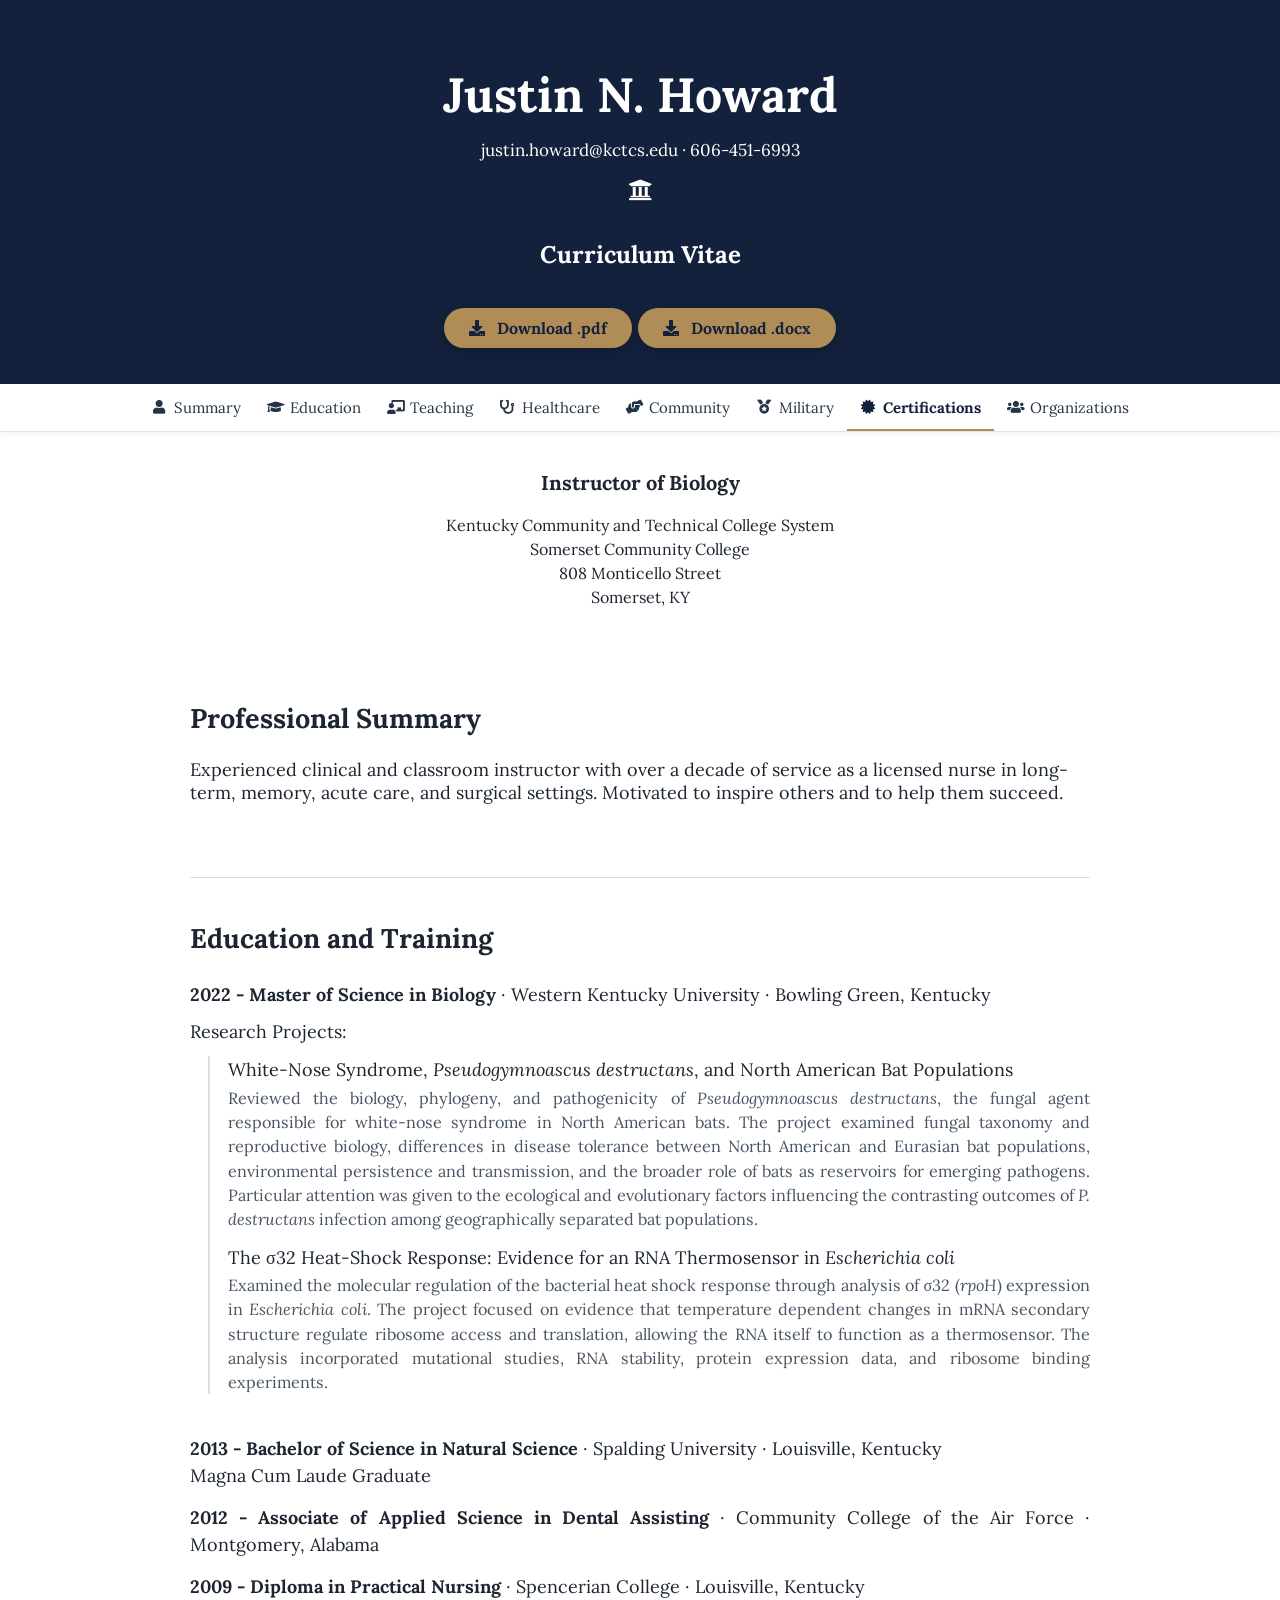
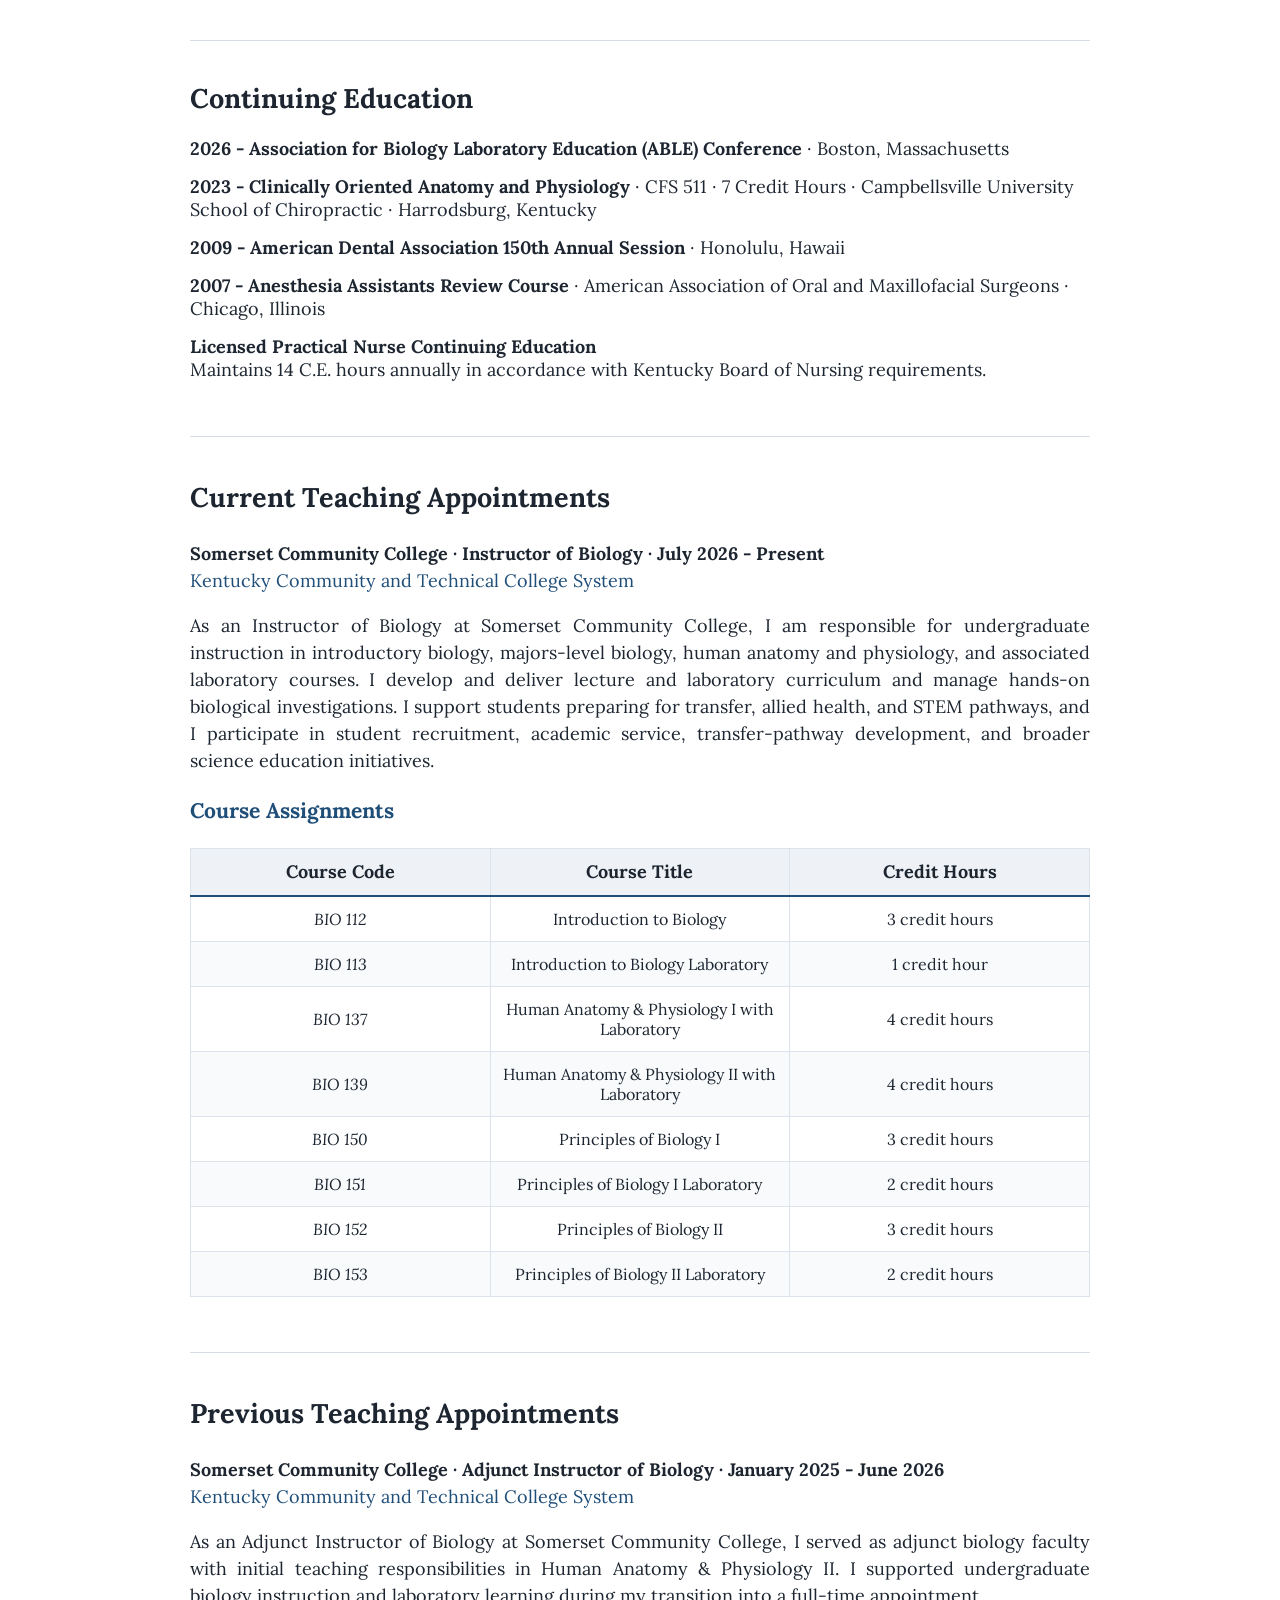
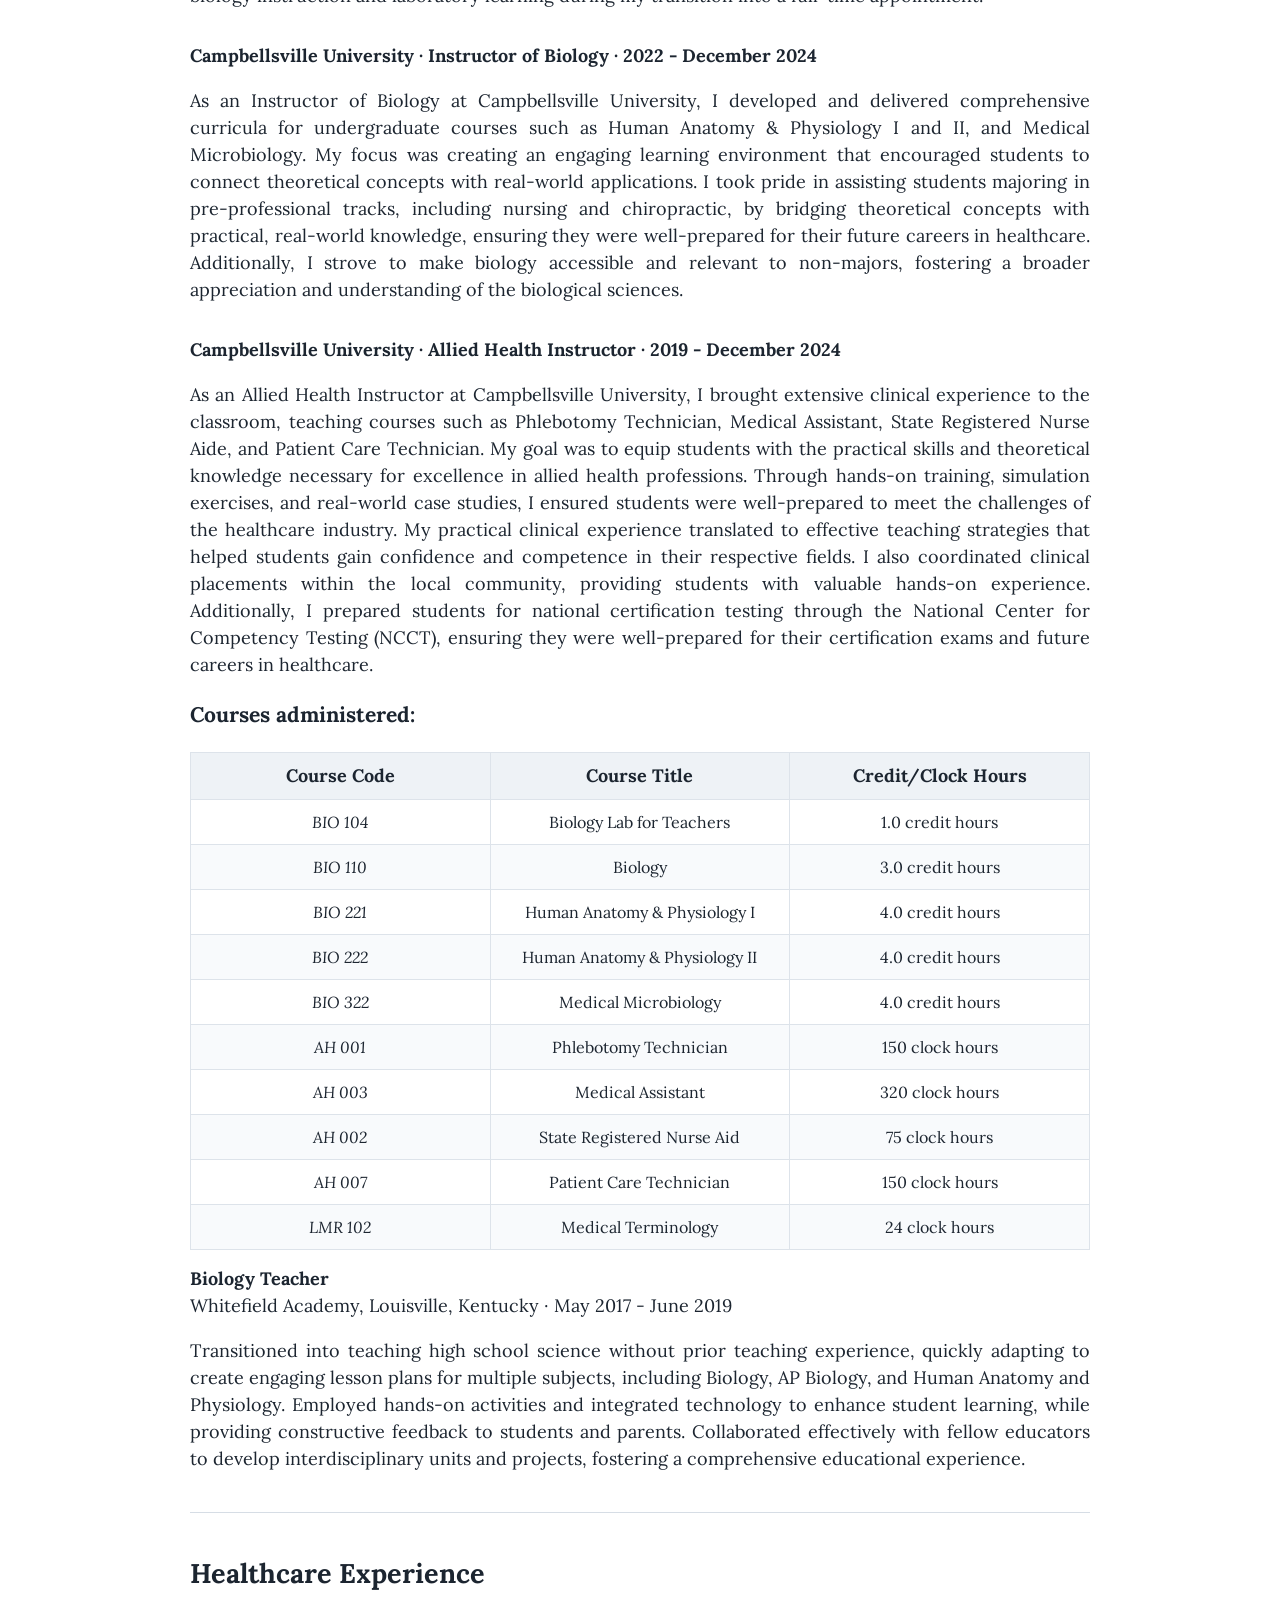
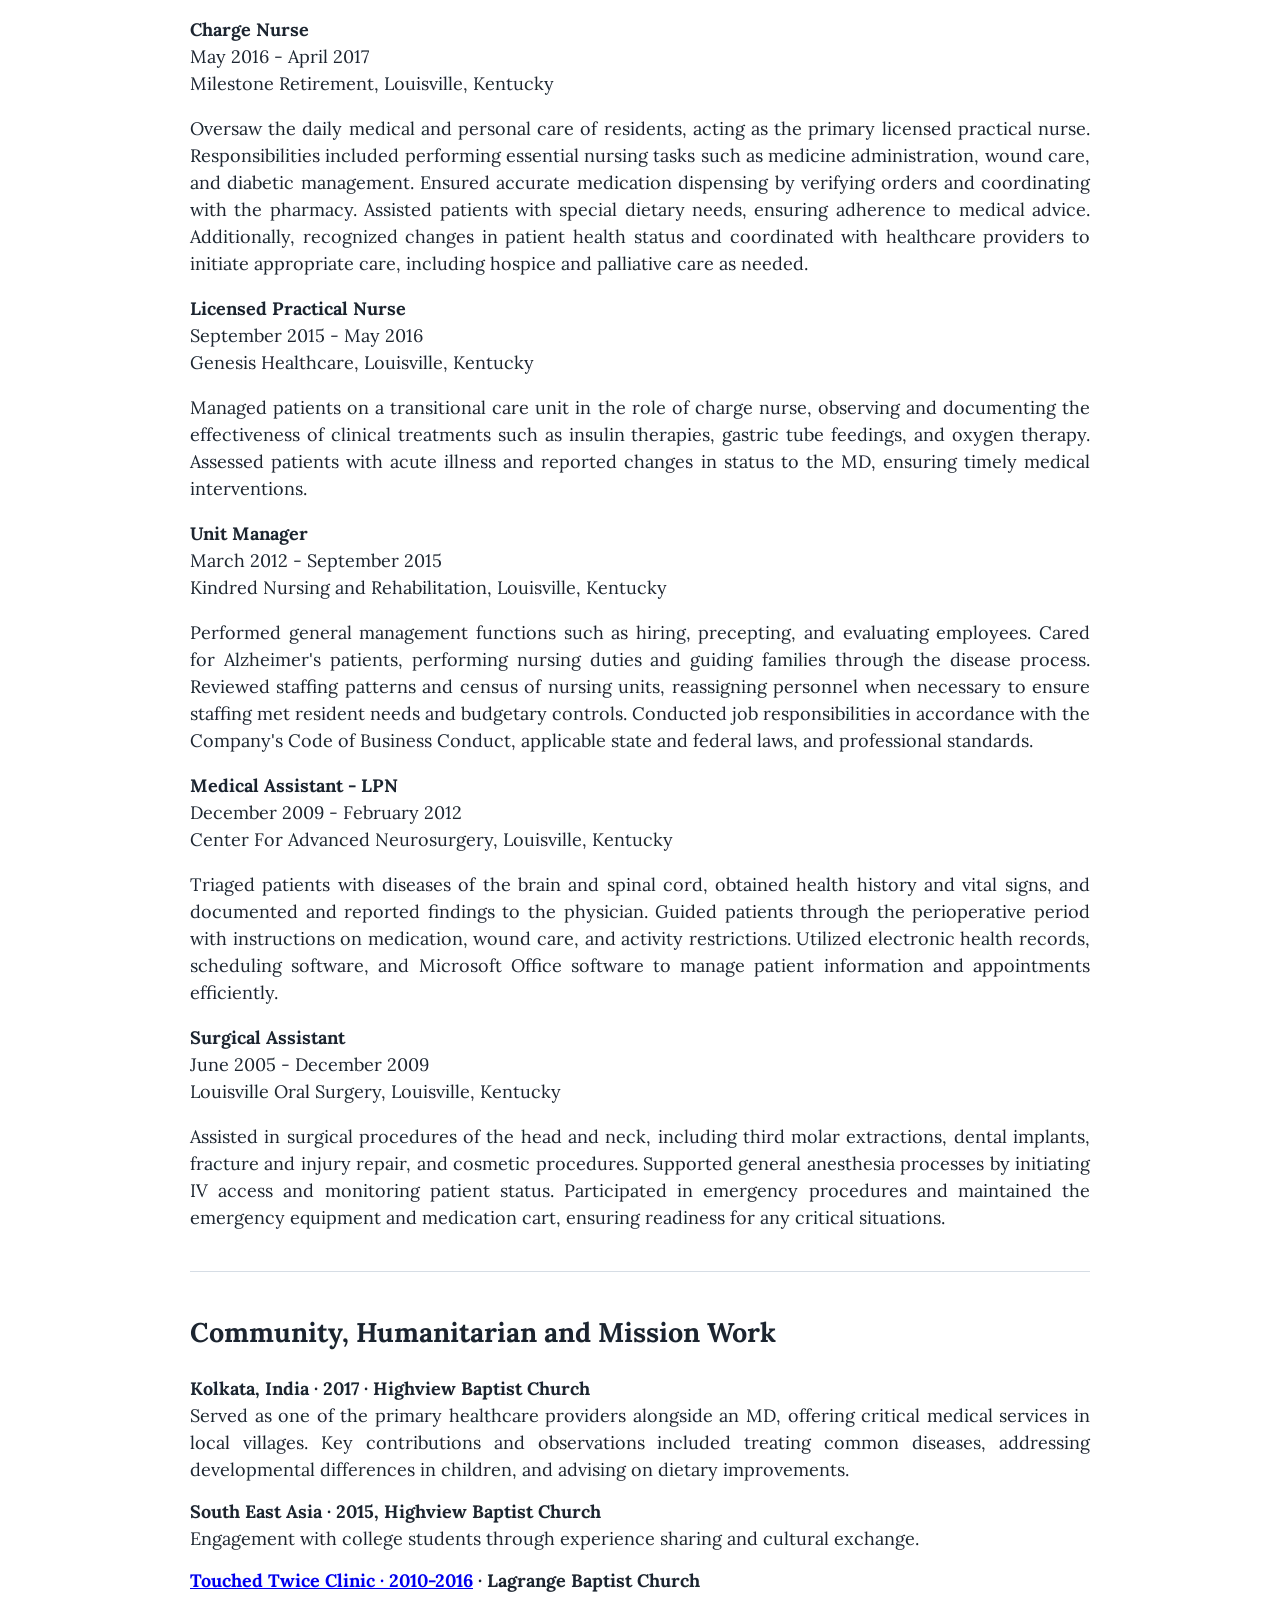
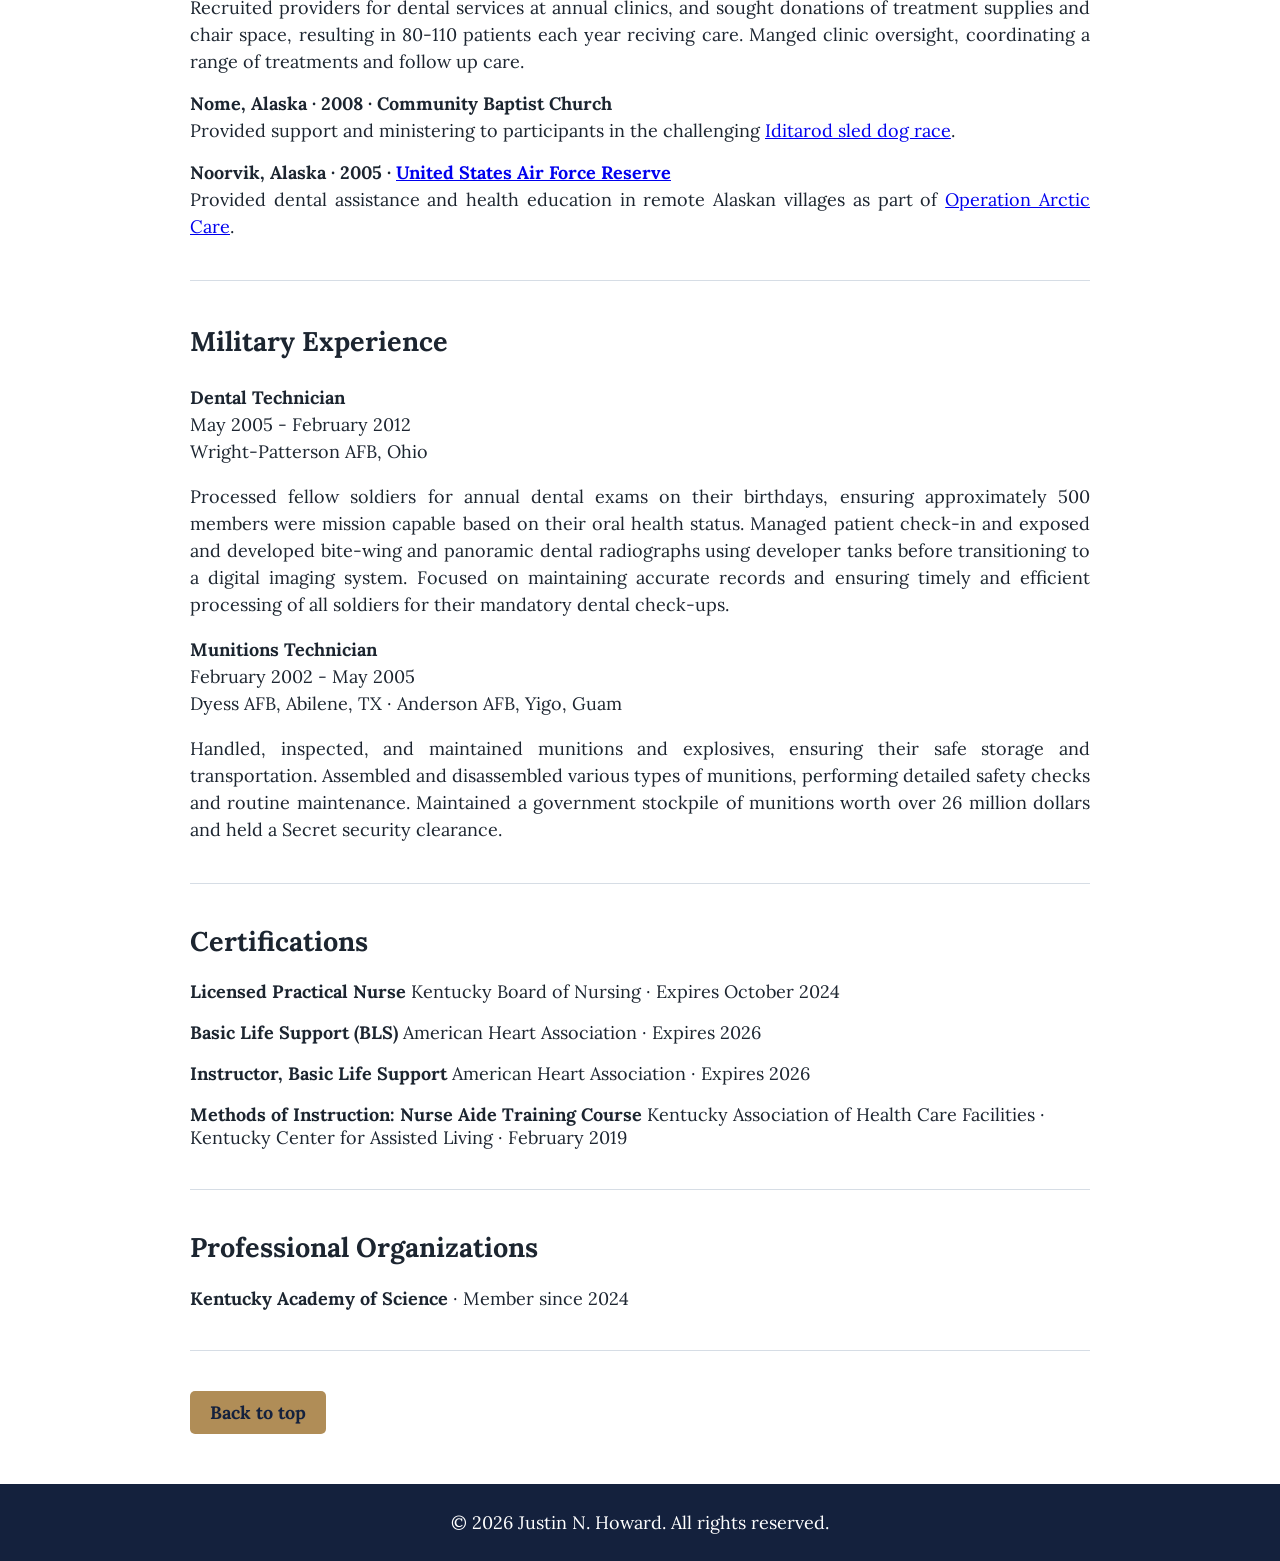
==== public/index.html @ 77e7c632 "Put Campbellsville appointment descriptions in past tense Co-Authored-By: Claude Opus 5.5 <noreply@a" ====
<!DOCTYPE html>
<html lang="en">

<head>
    <!-- Meta tags -->
    <meta charset="UTF-8">
    <meta name="viewport" content="width=device-width, initial-scale=1.0">
    <title>Justin N. Howard - CV</title>
 
   
    <!-- Stylesheets -->
    <link href="https://fonts.googleapis.com/css2?family=Lora:ital,wght@0,400;0,700;1,400;1,700&display=swap" rel="stylesheet">
    <link rel="stylesheet" href="https://cdnjs.cloudflare.com/ajax/libs/font-awesome/5.15.3/css/all.min.css">
    <link rel="stylesheet" href="style.css">

    <!-- Favicon -->
    <link rel="apple-touch-icon" sizes="180x180" href="/apple-touch-icon.png">
    <link rel="icon" type="image/png" sizes="32x32" href="/favicon-32x32.png">
    <link rel="icon" type="image/png" sizes="16x16" href="/favicon-16x16.png">
    <link rel="manifest" href="/site.webmanifest">
</head>

<body ID="top">

    <!-- Header -->
    <header>
        <div id="banner">
            
            <div class="spacer"></div>
            <h1>Justin N. Howard</h1>
            <p class="hero-contact"><a href="mailto:justin.howard@kctcs.edu">justin.howard@kctcs.edu</a> · <a href="tel:+16064516993">606-451-6993</a></p>
            <div class="spacer"></div>
            <i class="fas fa-university"></i>
            <div class="spacer"></div>
            <h4>Curriculum Vitae</h4>
            <div class="spacer"></div>
            <a href="J_Howard_CV.pdf" class="download-button"><i class="fas fa-download"></i> Download .pdf</a>
            <a href="J_Howard_CV.docx" class="download-button"><i class="fas fa-download"></i> Download .docx</a>
        </div>
    </header>

    <!-- Top navigation -->
    <nav id="topnav" aria-label="Sections">
        <ul>
            <li><a href="#professional-summary"><i class="fas fa-user"></i> Summary</a></li>
            <li><a href="#education"><i class="fas fa-graduation-cap"></i> Education</a></li>
            <li><a href="#teaching-experience"><i class="fas fa-chalkboard-teacher"></i> Teaching</a></li>
            <li><a href="#healthcare-experience"><i class="fas fa-stethoscope"></i> Healthcare</a></li>
            <li><a href="#humanitarian-work"><i class="fas fa-hands-helping"></i> Community</a></li>
            <li><a href="#military-experience"><i class="fas fa-medal"></i> Military</a></li>
            <li><a href="#Certifications"><i class="fas fa-certificate"></i> Certifications</a></li>
            <li><a href="#professional-organizations"><i class="fas fa-users"></i> Organizations</a></li>
        </ul>
    </nav>

    <!-- Contact Info -->
    <div id="contact-info">
        <p class="tight-paragraph contact-title">Instructor of Biology</p>
        <div class="spacer"></div>
        <p class="tight-paragraph">Kentucky Community and Technical College System</p>
        <p class="tight-paragraph">Somerset Community College</p>
        <p class="tight-paragraph">808 Monticello Street</p>
        <p class="tight-paragraph">Somerset, KY</p>
    </div>

    <div class="spacer"></div>

    <!-- Main content -->
    <main>
    
        <div class="spacer"></div>
        <section id="professional-summary">
            <h2>Professional Summary</h2>
            <p>Experienced clinical and classroom instructor with over a decade of service as a licensed nurse in long-term, memory, acute care, and surgical settings. Motivated to inspire others and to help them succeed.</p>
            <div class="spacer"></div>
        </section>


        <hr>
        <section id="education">
            <h2>Education and Training</h2>
             
            <p class="tight-paragraph"><strong>2022 - Master of Science in Biology</strong> · Western Kentucky University · Bowling Green, Kentucky </p>
            <p class="tight-paragraph research-label">Research Projects:</p>
            <div class="research-projects">
                <p class="tight-paragraph">White-Nose Syndrome, <i>Pseudogymnoascus destructans</i>, and North American Bat Populations</p>
                <p class="research-description">Reviewed the biology, phylogeny, and pathogenicity of <i>Pseudogymnoascus destructans</i>, the fungal agent responsible for white-nose syndrome in North American bats. The project examined fungal taxonomy and reproductive biology, differences in disease tolerance between North American and Eurasian bat populations, environmental persistence and transmission, and the broader role of bats as reservoirs for emerging pathogens. Particular attention was given to the ecological and evolutionary factors influencing the contrasting outcomes of <i>P. destructans</i> infection among geographically separated bat populations.</p>

                <p class="tight-paragraph">The σ32 Heat-Shock Response: Evidence for an RNA Thermosensor in <i>Escherichia coli</i></p>
                <p class="research-description">Examined the molecular regulation of the bacterial heat shock response through analysis of σ32 (<i>rpoH</i>) expression in <i>Escherichia coli</i>. The project focused on evidence that temperature dependent changes in mRNA secondary structure regulate ribosome access and translation, allowing the RNA itself to function as a thermosensor. The analysis incorporated mutational studies, RNA stability, protein expression data, and ribosome binding experiments.</p>
            </div>
             
            <div class="spacer"></div>

            <p class="tight-paragraph"><strong> 2013 - Bachelor of Science in Natural Science</strong> · Spalding University · Louisville, Kentucky </p>
            <p class="tight-paragraph">Magna Cum Laude Graduate</p>

            <div class="spacer"></div>
   
              
            <p class="tight-paragraph"><strong>2012 - Associate of Applied Science in Dental Assisting</strong> · Community College of the Air Force · Montgomery, Alabama</p>
                
             <div class="spacer"></div>

          <p class="tight-paragraph"><strong>2009 - Diploma in Practical Nursing</strong> · Spencerian College · Louisville, Kentucky</p>
        </section>          
      <hr>
      
<section id="continuing-education">

<h2>Continuing Education</h2>
       <p class="tight-paragraph"><strong>2026 - Association for Biology Laboratory Education (ABLE) Conference</strong> · Boston, Massachusetts</p>

       <div class="spacer"></div>

       <p class="tight-paragraph"><strong>2023 - Clinically Oriented Anatomy and Physiology</strong> · CFS 511 · 7 Credit Hours · Campbellsville University School of Chiropractic · Harrodsburg, Kentucky</p> 

       <div class="spacer"></div>

       <p class="tight-paragraph"><strong>2009 - American Dental Association 150th Annual Session</strong> · Honolulu, Hawaii</p>

       <div class="spacer"></div>

       <p class="tight-paragraph"><strong>2007 - Anesthesia Assistants Review Course</strong> · American Association of Oral and Maxillofacial Surgeons · Chicago, Illinois</p>

       <div class="spacer"></div>

       <p class="tight-paragraph"><strong>Licensed Practical Nurse Continuing Education</strong></p>
       <p class="tight-paragraph">Maintains 14 C.E. hours annually in accordance with Kentucky Board of Nursing requirements.</p>

       <div class="spacer"></div>
    </section>
        <hr>
        <section id="teaching-experience">
            <h2>Current Teaching Appointments</h2>
                <div class="kctcs-entry">
                <p class="tight-paragraph"><strong>Somerset Community College · Instructor of Biology · July 2026 - Present</strong></p>
                <p class="tight-paragraph kctcs-system">Kentucky Community and Technical College System</p>
                <p>As an Instructor of Biology at Somerset Community College, I am responsible for undergraduate instruction in introductory biology, majors-level biology, human anatomy and physiology, and associated laboratory courses. I develop and deliver lecture and laboratory curriculum and manage hands-on biological investigations. I support students preparing for transfer, allied health, and STEM pathways, and I participate in student recruitment, academic service, transfer-pathway development, and broader science education initiatives.</p>

                <h3 class="kctcs-heading">Course Assignments</h3>
                    <table class="courses-table">
                        <thead>
                            <tr>
                                <th>Course Code</th>
                                <th>Course Title</th>
                                <th>Credit Hours</th>
                            </tr>
                        </thead>
                        <tbody>
                            <tr>
                                <td><i>BIO 112</i></td>
                                <td>Introduction to Biology</td>
                                <td>3 credit hours</td>
                            </tr>
                            <tr>
                                <td><i>BIO 113</i></td>
                                <td>Introduction to Biology Laboratory</td>
                                <td>1 credit hour</td>
                            </tr>
                            <tr>
                                <td><i>BIO 137</i></td>
                                <td>Human Anatomy & Physiology I with Laboratory</td>
                                <td>4 credit hours</td>
                            </tr>
                            <tr>
                                <td><i>BIO 139</i></td>
                                <td>Human Anatomy & Physiology II with Laboratory</td>
                                <td>4 credit hours</td>
                            </tr>
                            <tr>
                                <td><i>BIO 150</i></td>
                                <td>Principles of Biology I</td>
                                <td>3 credit hours</td>
                            </tr>
                            <tr>
                                <td><i>BIO 151</i></td>
                                <td>Principles of Biology I Laboratory</td>
                                <td>2 credit hours</td>
                            </tr>
                            <tr>
                                <td><i>BIO 152</i></td>
                                <td>Principles of Biology II</td>
                                <td>3 credit hours</td>
                            </tr>
                            <tr>
                                <td><i>BIO 153</i></td>
                                <td>Principles of Biology II Laboratory</td>
                                <td>2 credit hours</td>
                            </tr>
                        </tbody>
                    </table>
                </div>
                    <div class="spacer"></div>

        </section>

<section id="previous-teaching-appointments">
    <hr>
<h2>Previous Teaching Appointments</h2>

                <div class="kctcs-entry">
                <p class="tight-paragraph"><strong>Somerset Community College · Adjunct Instructor of Biology · January 2025 - June 2026</strong></p>
                <p class="tight-paragraph kctcs-system">Kentucky Community and Technical College System</p>
                <p>As an Adjunct Instructor of Biology at Somerset Community College, I served as adjunct biology faculty with initial teaching responsibilities in Human Anatomy & Physiology II. I supported undergraduate biology instruction and laboratory learning during my transition into a full-time appointment.</p>
                </div>

                <div class="spacer"></div>

                <p class="tight-paragraph"><strong>Campbellsville University · Instructor of Biology · 2022 - December 2024</strong></p>
                <p> As an Instructor of Biology at Campbellsville University, I developed and delivered comprehensive curricula for undergraduate courses such as Human Anatomy & Physiology I and II, and Medical Microbiology. My focus was creating an engaging learning environment that encouraged students to connect theoretical concepts with real-world applications. I took pride in assisting students majoring in pre-professional tracks, including nursing and chiropractic, by bridging theoretical concepts with practical, real-world knowledge, ensuring they were well-prepared for their future careers in healthcare. Additionally, I strove to make biology accessible and relevant to non-majors, fostering a broader appreciation and understanding of the biological sciences.</p>

                <div class="spacer"></div>

                <p class="tight-paragraph"><strong>Campbellsville University · Allied Health Instructor · 2019 - December 2024</strong></p>

                <p>As an Allied Health Instructor at Campbellsville University, I brought extensive clinical experience to the classroom, teaching courses such as Phlebotomy Technician, Medical Assistant, State Registered Nurse Aide, and Patient Care Technician. My goal was to equip students with the practical skills and theoretical knowledge necessary for excellence in allied health professions. Through hands-on training, simulation exercises, and real-world case studies, I ensured students were well-prepared to meet the challenges of the healthcare industry. My practical clinical experience translated to effective teaching strategies that helped students gain confidence and competence in their respective fields. I also coordinated clinical placements within the local community, providing students with valuable hands-on experience. Additionally, I prepared students for national certification testing through the National Center for Competency Testing (NCCT), ensuring they were well-prepared for their certification exams and future careers in healthcare.






                </p>
      
                <h3>Courses administered:</h3>
                    <table class="courses-table">
                        <thead>
                            <tr>
                                <th>Course Code</th>
                                <th>Course Title</th>
                                <th>Credit/Clock Hours</th>
                            </tr>
                        </thead>
                        <tbody>
                            <tr>
                                <td><i>BIO 104</i></td>
                                <td>Biology Lab for Teachers</td>
                                <td>1.0 credit hours</td>
                            </tr>
                            <tr>
                                <td><i>BIO 110</i></td>
                                <td>Biology</td>
                                <td>3.0 credit hours</td>
                            </tr>
                            <tr>
                                <td><i>BIO 221</i></td>
                                <td>Human Anatomy & Physiology I</td>
                                <td>4.0 credit hours</td>
                            </tr>
                            <tr>
                                <td><i>BIO 222</i></td>
                                <td>Human Anatomy & Physiology II</td>
                                <td>4.0 credit hours</td>
                            </tr>
                            <tr>
                                <td><i>BIO 322</i></td>
                                <td>Medical Microbiology</td>
                                <td>4.0 credit hours</td>
                            </tr>
                            <tr>
                                <td><i>AH 001</i></td>
                                <td>Phlebotomy Technician</td>
                                <td>150 clock hours</td>
                            </tr>
                            <tr>
                                <td><i>AH 003</i></td>
                                <td>Medical Assistant</td>
                                <td>320 clock hours</td>
                            </tr>
                            <tr>
                                <td><i>AH 002</i></td>
                                <td>State Registered Nurse Aid</td>
                                <td>75 clock hours</td>
                            </tr>
                            <tr>
                                <td><i>AH 007</i></td>
                                <td>Patient Care Technician</td>
                                <td>150 clock hours</td>
                            </tr>
                            <tr>
                                <td><i>LMR 102</i></td>
                                <td>Medical Terminology</td>
                                <td>24 clock hours</td>
                            </tr>
                        </tbody>
                    </table>
                    <div class="spacer"></div>

        <p class="tight-paragraph"><strong>Biology Teacher</strong></p>
<p class="tight-paragraph">Whitefield Academy, Louisville, Kentucky · May 2017 - June 2019</p>

<p>Transitioned into teaching high school science without prior teaching experience, quickly adapting to create engaging lesson plans for multiple subjects, including Biology, AP Biology, and Human Anatomy and Physiology. Employed hands-on activities and integrated technology to enhance student learning, while providing constructive feedback to students and parents. Collaborated effectively with fellow educators to develop interdisciplinary units and projects, fostering a comprehensive educational experience.</p>

</section>



<hr>

<section id="healthcare-experience">
            
 <h2>Healthcare Experience</h2>

            
<p class="tight-paragraph"><strong>Charge Nurse</strong>
    <p class="tight-paragraph">May 2016 - April 2017</p>
    <p class="tight-paragraph"> Milestone Retirement, Louisville, Kentucky</p>

<p>Oversaw the daily medical and personal care of residents, acting as the primary licensed practical nurse. Responsibilities included performing essential nursing tasks such as medicine administration, wound care, and diabetic management. Ensured accurate medication dispensing by verifying orders and coordinating with the pharmacy. Assisted patients with special dietary needs, ensuring adherence to medical advice. Additionally, recognized changes in patient health status and coordinated with healthcare providers to initiate appropriate care, including hospice and palliative care as needed.</p>
      
       
        

<p class="tight-paragraph"><strong>Licensed Practical Nurse</strong>
    <p class="tight-paragraph"> September 2015 - May 2016 </p>
        <p class="tight-paragraph">Genesis Healthcare, Louisville, Kentucky</p>
        
    
                <p>Managed patients on a transitional care unit in the role of charge nurse, observing and documenting the effectiveness of clinical treatments such as insulin therapies, gastric tube feedings, and oxygen therapy. Assessed patients with acute illness and reported changes in status to the MD, ensuring timely medical interventions.</p>

   

     
            <p class="tight-paragraph"><strong>Unit Manager</strong>
                <p class="tight-paragraph">   March 2012 - September 2015</p>
                <p class="tight-paragraph">   Kindred Nursing and Rehabilitation, Louisville, Kentucky</p>

            <p>Performed general management functions such as hiring, precepting, and evaluating employees. Cared for Alzheimer's patients, performing nursing duties and guiding families through the disease process. Reviewed staffing patterns and census of nursing units, reassigning personnel when necessary to ensure staffing met resident needs and budgetary controls. Conducted job responsibilities in accordance with the Company's Code of Business Conduct, applicable state and federal laws, and professional standards.</p>
     
       
     
<p class="tight-paragraph"><strong>Medical Assistant - LPN</strong></p>
<p class="tight-paragraph">December 2009 - February 2012</p>
<p class="tight-paragraph">Center For Advanced Neurosurgery, Louisville, Kentucky</p>
         
<p>Triaged patients with diseases of the brain and spinal cord, obtained health history and vital signs, and documented and reported findings to the physician. Guided patients through the perioperative period with instructions on medication, wound care, and activity restrictions. Utilized electronic health records, scheduling software, and Microsoft Office software to manage patient information and appointments efficiently.</p>
             
          
 <p class="tight-paragraph"><strong>Surgical Assistant</strong></p>
 <p class="tight-paragraph">June 2005 - December 2009</p>
 <p class="tight-paragraph">Louisville Oral Surgery, Louisville, Kentucky</p>

<p>Assisted in surgical procedures of the head and neck, including third molar extractions, dental implants, fracture and injury repair, and cosmetic procedures. Supported general anesthesia processes by initiating IV access and monitoring patient status. Participated in emergency procedures and maintained the emergency equipment and medication cart, ensuring readiness for any critical situations.</p>
          
                
             

       
    </section>
        <hr>
        <section id="humanitarian-work">
            <h2>Community, Humanitarian and Mission Work</h2>
    
            <p class="tight-paragraph"><strong>Kolkata, India · 2017 · Highview Baptist Church</strong></p>
      
      
            <p class="tight-paragraph">Served as one of the primary healthcare providers alongside an MD, offering critical medical services in local villages. Key contributions and observations included treating common diseases, addressing developmental differences in children, and advising on dietary improvements.</p>

          
<div class="spacer"></div>

            <p class="tight-paragraph"><strong>South East Asia · 2015, Highview Baptist Church</strong></p>
            <p class="tight-paragraph">Engagement with college students through experience sharing and cultural exchange.</p>

<div class="spacer"></div>
            
        
            <p class="tight-paragraph"><strong><a href="https://web.archive.org/web/20240820211730/https://www.lagrangebaptist.com/2010/07/21/pray-for-touched-twice/">Touched Twice Clinic · 2010-2016</a> · Lagrange Baptist Church</strong></p>
            <p class="tight-paragraph">Recruited providers for dental services at annual clinics, and sought donations of treatment supplies and chair space, resulting in 80-110 patients each year reciving care. Manged clinic oversight, coordinating a range of treatments and follow up care.</p>

            
<div class="spacer"></div>
            
            <p class="tight-paragraph"><strong>Nome, Alaska · 2008 · Community Baptist Church</strong></p>
            <p class="tight-paragraph">Provided support and ministering to participants in the challenging <a href="https://web.archive.org/web/20240820211748/https://nomecommunitybaptist.tripod.com/id11.html">Iditarod sled dog race</a>.</p>

<div class="spacer"></div>

            <p class="tight-paragraph"><strong>Noorvik, Alaska · 2005 · <a href="https://web.archive.org/web/20240820211956/https://www.445aw.afrc.af.mil/News/Photos/igphoto/2000351059/">United States Air Force Reserve</a></strong></p>
            <p class="tight-paragraph">Provided dental assistance and health education in remote Alaskan villages as part of <a href="https://web.archive.org/web/20240820211901/https://www.afrc.af.mil/News/Art/igphoto/2000613078/">Operation Arctic Care</a>.</p>   
         
        </section>
        
        <hr>

        <section id="military-experience">
            <h2>Military Experience</h2>
            <p class="tight-paragraph"><strong>Dental Technician</strong></p>
            <p class="tight-paragraph">May 2005 - February 2012</p>
            <p class="tight-paragraph">Wright-Patterson AFB, Ohio</p>
              
                <p>Processed fellow soldiers for annual dental exams on their birthdays, ensuring approximately 500 members were mission capable based on their oral health status. Managed patient check-in and exposed and developed bite-wing and panoramic dental radiographs using developer tanks before transitioning to a digital imaging system. Focused on maintaining accurate records and ensuring timely and efficient processing of all soldiers for their mandatory dental check-ups.</p>

                <p class="tight-paragraph"><strong>Munitions Technician</strong></p>
                <p class="tight-paragraph">February 2002 - May 2005</p>
                <p class="tight-paragraph">Dyess AFB, Abilene, TX · Anderson AFB, Yigo, Guam</p>
             
                <p>Handled, inspected, and maintained munitions and explosives, ensuring their safe storage and transportation. Assembled and disassembled various types of munitions, performing detailed safety checks and routine maintenance. Maintained a government stockpile of munitions worth over 26 million dollars and held a Secret security clearance.</p>
         
        </section>

        <hr>

        <section id="Certifications">
            <h2>Certifications</h2>
       
            <p><strong>Licensed Practical Nurse</strong> Kentucky Board of Nursing · Expires October 2024</p>    
            <p><strong>Basic Life Support (BLS)</strong> American Heart Association · Expires 2026</p>
                <p><strong>Instructor, Basic Life Support</strong> American Heart Association · Expires 2026</p>
            
                <p><strong>Methods of Instruction: Nurse Aide Training Course</strong> Kentucky Association of Health Care Facilities · Kentucky Center for Assisted Living · February 2019 </p>

        </section>

        <hr>

        <section id="professional-organizations">
            <h2>Professional Organizations</h2>

            <p><strong>Kentucky Academy of Science</strong> · Member since 2024</p>

        </section>
     
        <hr>
        <a href="#top" class="top-button">Back to top</a>
    </main>
    <footer>
        <p>&copy; 2026 Justin N. Howard. All rights reserved.</p>
    </footer>
    <script>
        // Highlight the menu item for the section currently on screen
        const navLinks = [...document.querySelectorAll('#topnav a')];
        const linkFor = id => navLinks.find(a => a.hash === '#' + id);
        const sectionLink = {
            'continuing-education': 'education',
            'previous-teaching-appointments': 'teaching-experience'
        };
        const observer = new IntersectionObserver(entries => {
            entries.forEach(entry => {
                if (!entry.isIntersecting) return;
                const link = linkFor(sectionLink[entry.target.id] || entry.target.id);
                if (!link) return;
                navLinks.forEach(a => a.classList.remove('active'));
                link.classList.add('active');
            });
        }, { rootMargin: '-25% 0px -65% 0px' });
        document.querySelectorAll('main section').forEach(section => observer.observe(section));
    </script>
</body>

</html>
---- public/style.css ----
/* Color palette */
:root {
    --ink: #1c2530;                 /* body text */
    --ink-soft: #4a5663;            /* secondary text */
    --header-bg: #14213d;           /* banner, footer (Oxford navy) */
    --header-ink: #ffffff;          /* text in banner and footer */
    --button-bg: #b08d57;           /* download and back-to-top buttons (muted gold) */
    --button-hover: #c29d65;
    --button-ink: #14213d;          /* text on buttons */
    --nav-active-line: #b08d57;     /* underline under the current menu item */
    --nav-bg: #ffffff;
    --nav-border: #dde3ea;
    --nav-ink: #243447;
    --nav-hover: #eef3f8;
    --rule: #d6dde5;                /* section dividers, research border */
    --table-border: #dde3ea;
    --table-head: #eef2f6;
    --table-stripe: #f8fafc;
    --table-hover: #eef3f8;
    --kctcs-accent: #1F4E79;        /* current Somerset / KCTCS content */
}

/* Base Styles */
body {
    font-family: 'Lora', serif;
    color: var(--ink);
    background-color: white;
    margin: 0;
    padding: 0;
    font-size: 18px; /* Adjusted for better readability on mobile */
}

.top-button {
    display: inline-block;
    padding: 10px 20px;
    text-align: center;
    text-decoration: none;
    background-color: var(--button-bg);
    color: var(--button-ink);
    border-radius: 5px;
    font-weight: bold;
}

html {
    scroll-behavior: smooth;
}

header, footer {
    background-color: var(--header-bg);
    color: var(--header-ink);
    text-align: center;
    padding: 1rem 0;
    line-height: 0.5;
}

#contact-info {
    margin-top: 2.25rem;
    color: var(--ink);
    text-align: center;
    font-size: 16px;
    line-height: 1.5;
}

/* Top Navigation */
nav#topnav {
    position: sticky;
    top: 0;
    z-index: 10;
    background-color: var(--nav-bg);
    border-bottom: 1px solid var(--nav-border);
    box-shadow: 0 2px 6px rgba(27, 47, 69, 0.06);
}

nav#topnav ul {
    list-style: none;
    margin: 0 auto;
    padding: 0 16px;
    max-width: 1100px;
    display: flex;
    justify-content: center;
    flex-wrap: wrap;
}

nav#topnav ul li {
    margin: 0;
}

nav#topnav a {
    display: flex;
    align-items: center;
    gap: 7px;
    padding: 14px 13px 12px;
    color: var(--nav-ink);
    text-decoration: none;
    font-size: 15px;
    white-space: nowrap;
    border-bottom: 2px solid transparent;
    transition: background-color 0.2s ease, border-color 0.2s ease, color 0.2s ease;
}

nav#topnav a i {
    font-size: 14px;
    width: 16px;
    text-align: center;
}

nav#topnav a:hover {
    background-color: var(--nav-hover);
}

nav#topnav a.active {
    color: var(--header-bg);
    font-weight: bold;
    border-bottom-color: var(--nav-active-line);
}

/* Keep section headings clear of the sticky menu when jumping to them */
main section {
    scroll-margin-top: 64px;
}

/* Download Button Styles in Sidebar */
.download-nav-item {
    text-align: center; /* Center text in the cell */
    margin-top: auto; /* Pushes the download button to the bottom */
}

.download-button {
    color: white;
    font-size: 14px;
    font-weight: bold;
    text-decoration: none;
    padding: 10px;
    display: block; /* Make button fill its container */
    text-align: center; /* Center the text */
}

.download-button i {
    margin-right: 5px; /* Space between icon and text */
}

/* Main Content Styles */
main {
    max-width: 900px;
    margin: 0 auto;
    padding: 40px 50px 50px;
}

#banner {
    background-color: var(--header-bg);
    color: var(--header-ink);
    text-align: center;
    padding: 20px 0;
    font-size: 24px;
    font-weight: bold;
}

/* Button Styles */
.download-button {
    display: inline-block;
    padding: 12px 25px;
    background-color: var(--button-bg); /* Main color */
    color: var(--button-ink); /* Text color */
    border-radius: 25px; /* Rounded corners */
    font-size: 16px; /* Font size */
    font-weight: bold; /* Bold text */
    text-decoration: none; /* No underline */
    transition: background-color 0.3s ease, transform 0.3s ease; /* Smooth transitions */
    box-shadow: 0 4px 8px rgba(0, 0, 0, 0.2); /* Subtle shadow */
}

.download-button i {
    margin-right: 8px; /* Space between icon and text */
}

.download-button:hover {
    background-color: var(--button-hover); /* Lighter shade on hover */
    transform: translateY(-2px); /* Slight upward movement on hover */
    box-shadow: 0 6px 12px rgba(0, 0, 0, 0.3); /* Enhanced shadow effect on hover */
}


.spacer {
    height: 15px;
    width: 100%;
    clear: both;
}

/* Section Specific Styles */
#previous-teaching-appointments, #previous-teaching-experience, #education, #teaching-experience, #healthcare-experience, #humanitarian-work, #military-experience, #certifications {
    margin: 1em 0;
    line-height: 1.5;
    text-align: justify;
}

.tight-paragraph {
    margin-top: 0;
    margin-bottom: 0px;
    font-weight: normal;
}

/* Table Styles */
.courses-table {
    border: 1px solid var(--table-border);
    padding: 1px;
    line-height: 1.25;
    text-align: center;
    table-layout: fixed;
    font-size: 18px;
    width: 100%;
    margin: 0 auto;
    overflow-x: auto;
    border-collapse: collapse;
    font-family: 'Lora', sans-serif;
}

.courses-table th {
    background-color: var(--table-head);
    padding: 12px 8px;
    border: 1px solid var(--table-border);
    text-align: center;
    font-weight: bold;
}

.courses-table td {
    border: 1px solid var(--table-border);
    padding: 12px 8px;
    font-size: 16px;
    font-weight: normal;
    text-align: center;
    word-wrap: break-word;
}

.courses-table tr:nth-child(even) {
    background-color: var(--table-stripe);
}

.courses-table tr:hover {
    background-color: var(--table-hover);
}

/* Mobile Styles */
@media (max-width: 768px) {
    .courses-table {
        font-size: 14px;
    }

    .courses-table th, .courses-table td {
        padding: 10px 5px;
    }

    /* Let columns size to their content so words don't split mid-word */
    .courses-table {
        table-layout: auto;
        width: 100%;
    }

    .courses-table td {
        word-wrap: normal;
        overflow-wrap: normal;
    }

    /* Phone layout for the menu is still to be refined; for now it scrolls sideways */
    nav#topnav ul {
        justify-content: flex-start;
        flex-wrap: nowrap;
        overflow-x: auto;
        padding: 0 8px;
    }

    nav#topnav a {
        padding: 12px 10px 10px;
        font-size: 14px;
    }

    #previous-teaching-appointments, #previous-teaching-experience, #education, #teaching-experience, #healthcare-experience, #humanitarian-work, #military-experience, #certifications {
        text-align: left;
    }

    main {
        padding: 20px;
    }

    body {
        font-size: 16px;
    }

    .button {
        padding: 15px 30px;
        font-size: 18px;
    }

    header, footer {
        padding: 0.5rem 0;
    }

    #banner {
        padding: 10px 0;
        font-size: 18px;
    }

    #banner h1 {
        font-size: 24px;
        margin: 0.5em 0;
    }

    #banner h4 {
        font-size: 14px;
        margin: 0.5em 0;
    }
}

/* Research projects listed under a degree */
.research-label {
    margin-top: 0.6em;
}

.research-projects {
    margin: 0.6em 0 1.4em 1em;
    padding-left: 1em;
    border-left: 2px solid var(--rule);
}

.research-description {
    margin: 0.15em 0 0.75em;
    font-size: 0.9em;
    line-height: 1.5;
    color: var(--ink-soft);
}

.research-projects .research-description:last-child {
    margin-bottom: 0;
}

@media (max-width: 768px) {
    .research-projects {
        margin-left: 0.25em;
        padding-left: 0.75em;
    }
}

/* Extra breathing room around the lines dividing sections */
main hr {
    margin: 2.5rem 0;
    border: none;
    border-top: 1px solid var(--rule);
}

/* Current Somerset Community College / KCTCS appointment accents */
.contact-title {
    font-size: 1.25em;
    font-weight: bold;
}

/* Email and phone under the name in the banner */
.hero-contact {
    margin: 0.4em 0 0;
    font-size: 17px;
    font-weight: normal;
    line-height: 1.4;
}

.hero-contact a {
    color: var(--header-ink);
    text-decoration: none;
}

.hero-contact a:hover {
    text-decoration: underline;
}

.kctcs-system {
    color: var(--kctcs-accent);
}

.kctcs-heading {
    color: var(--kctcs-accent);
}

.kctcs-entry .courses-table th {
    border-bottom: 2px solid var(--kctcs-accent);
}

.hr-custom {
    width: 50%;
    border: none;
    height: 1px;
    background-color: #000;
    margin: 0em;
}
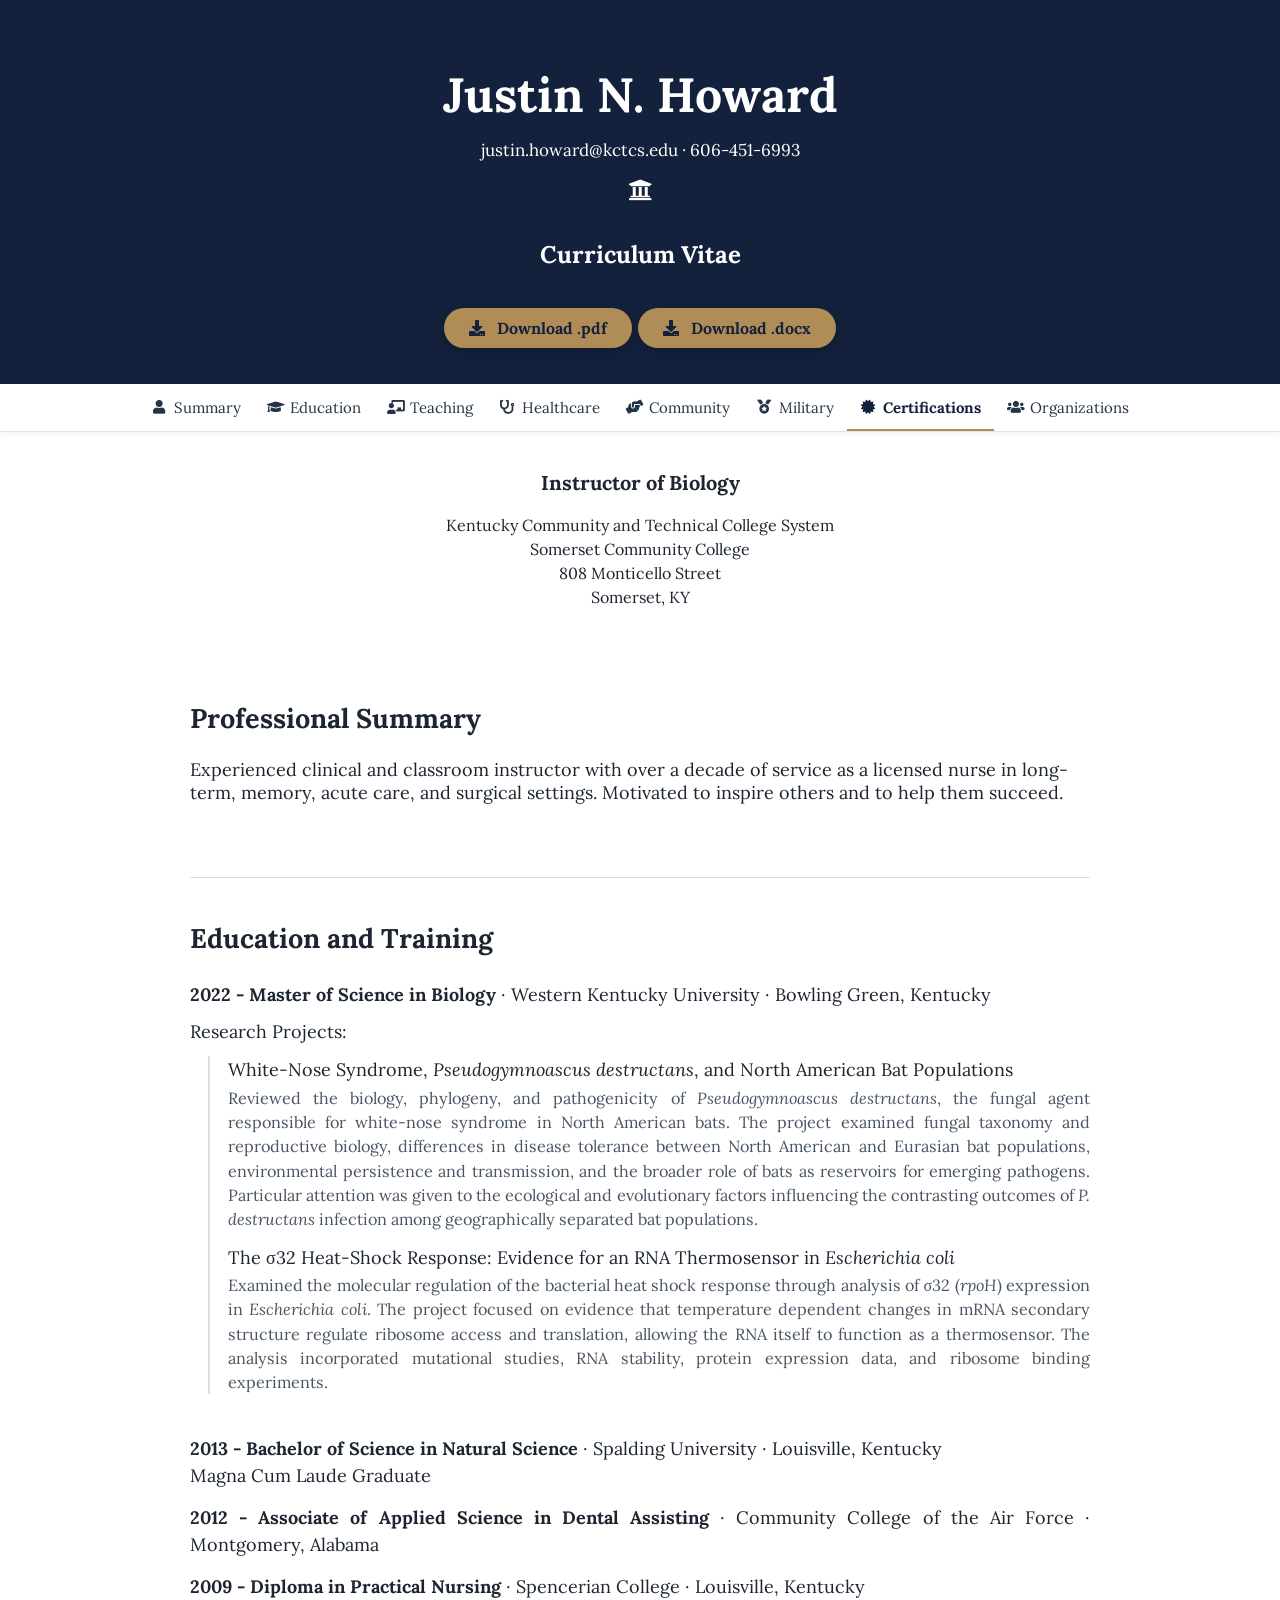
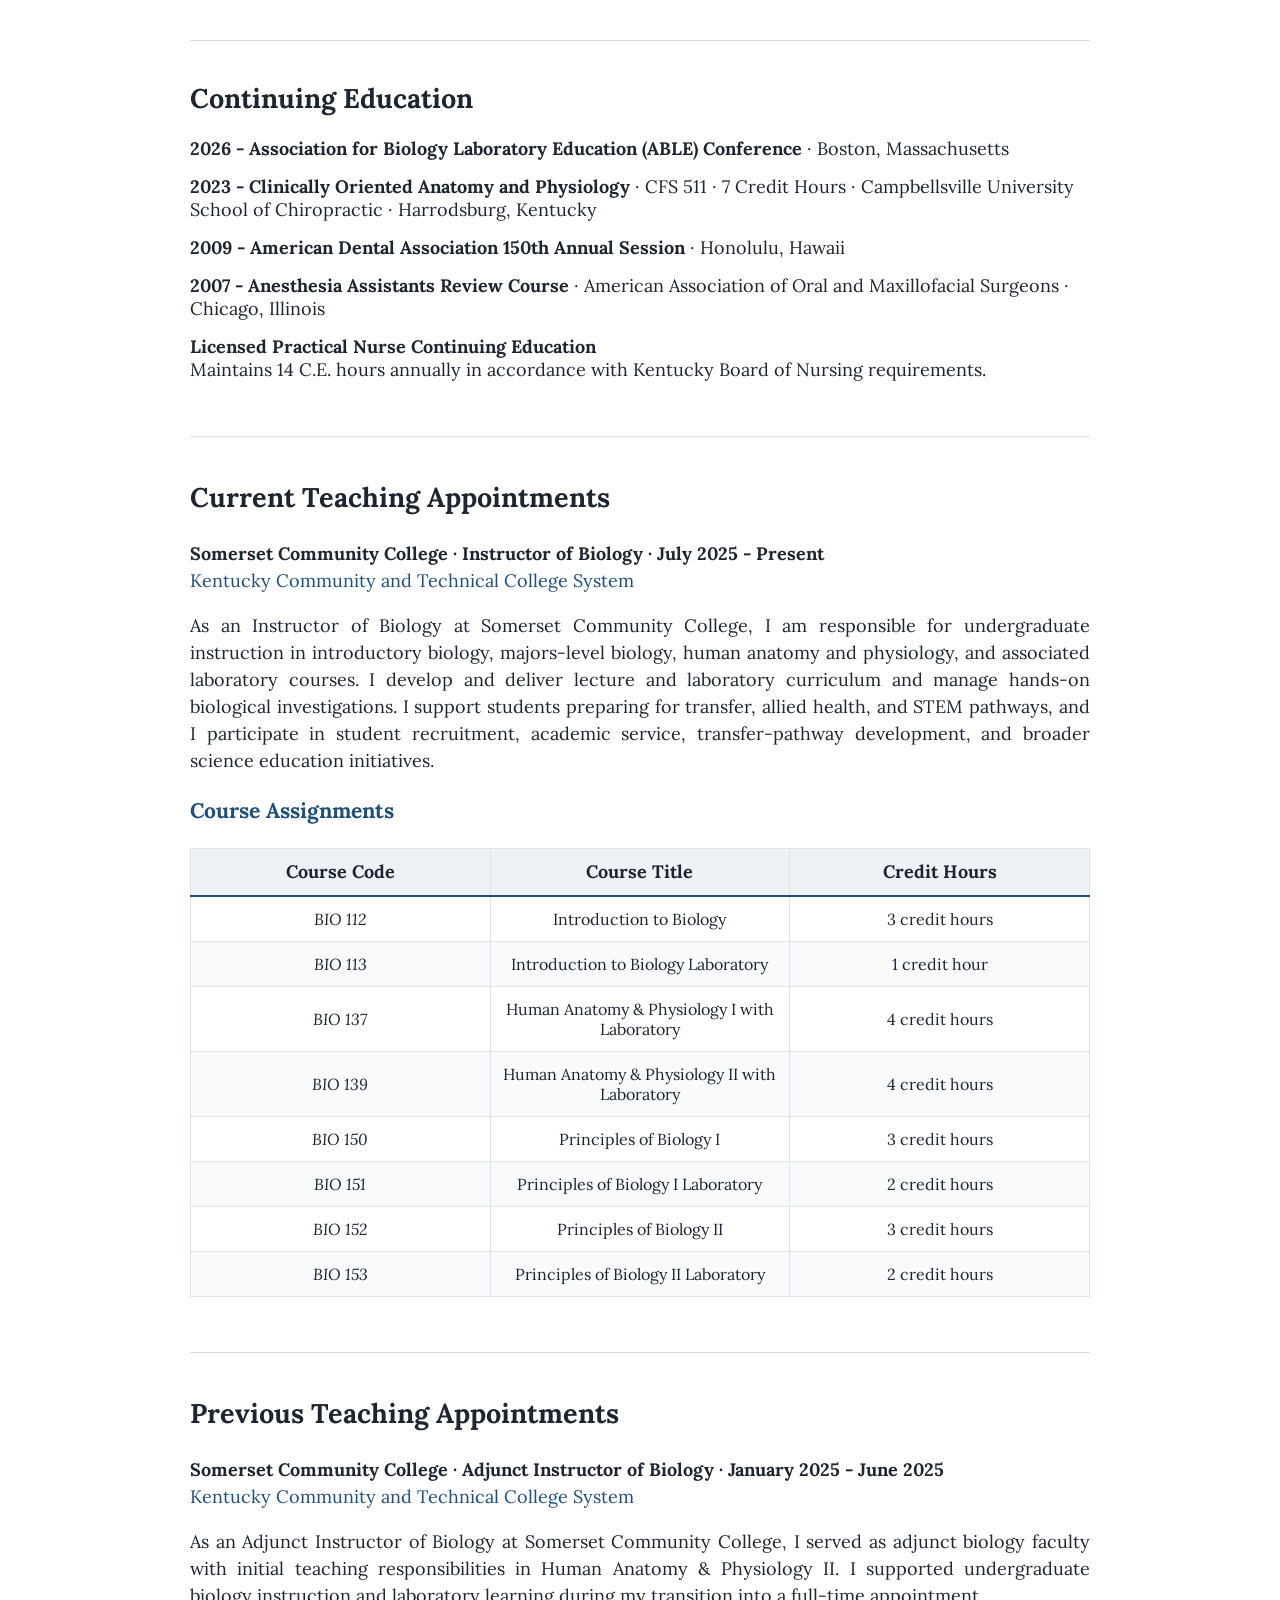
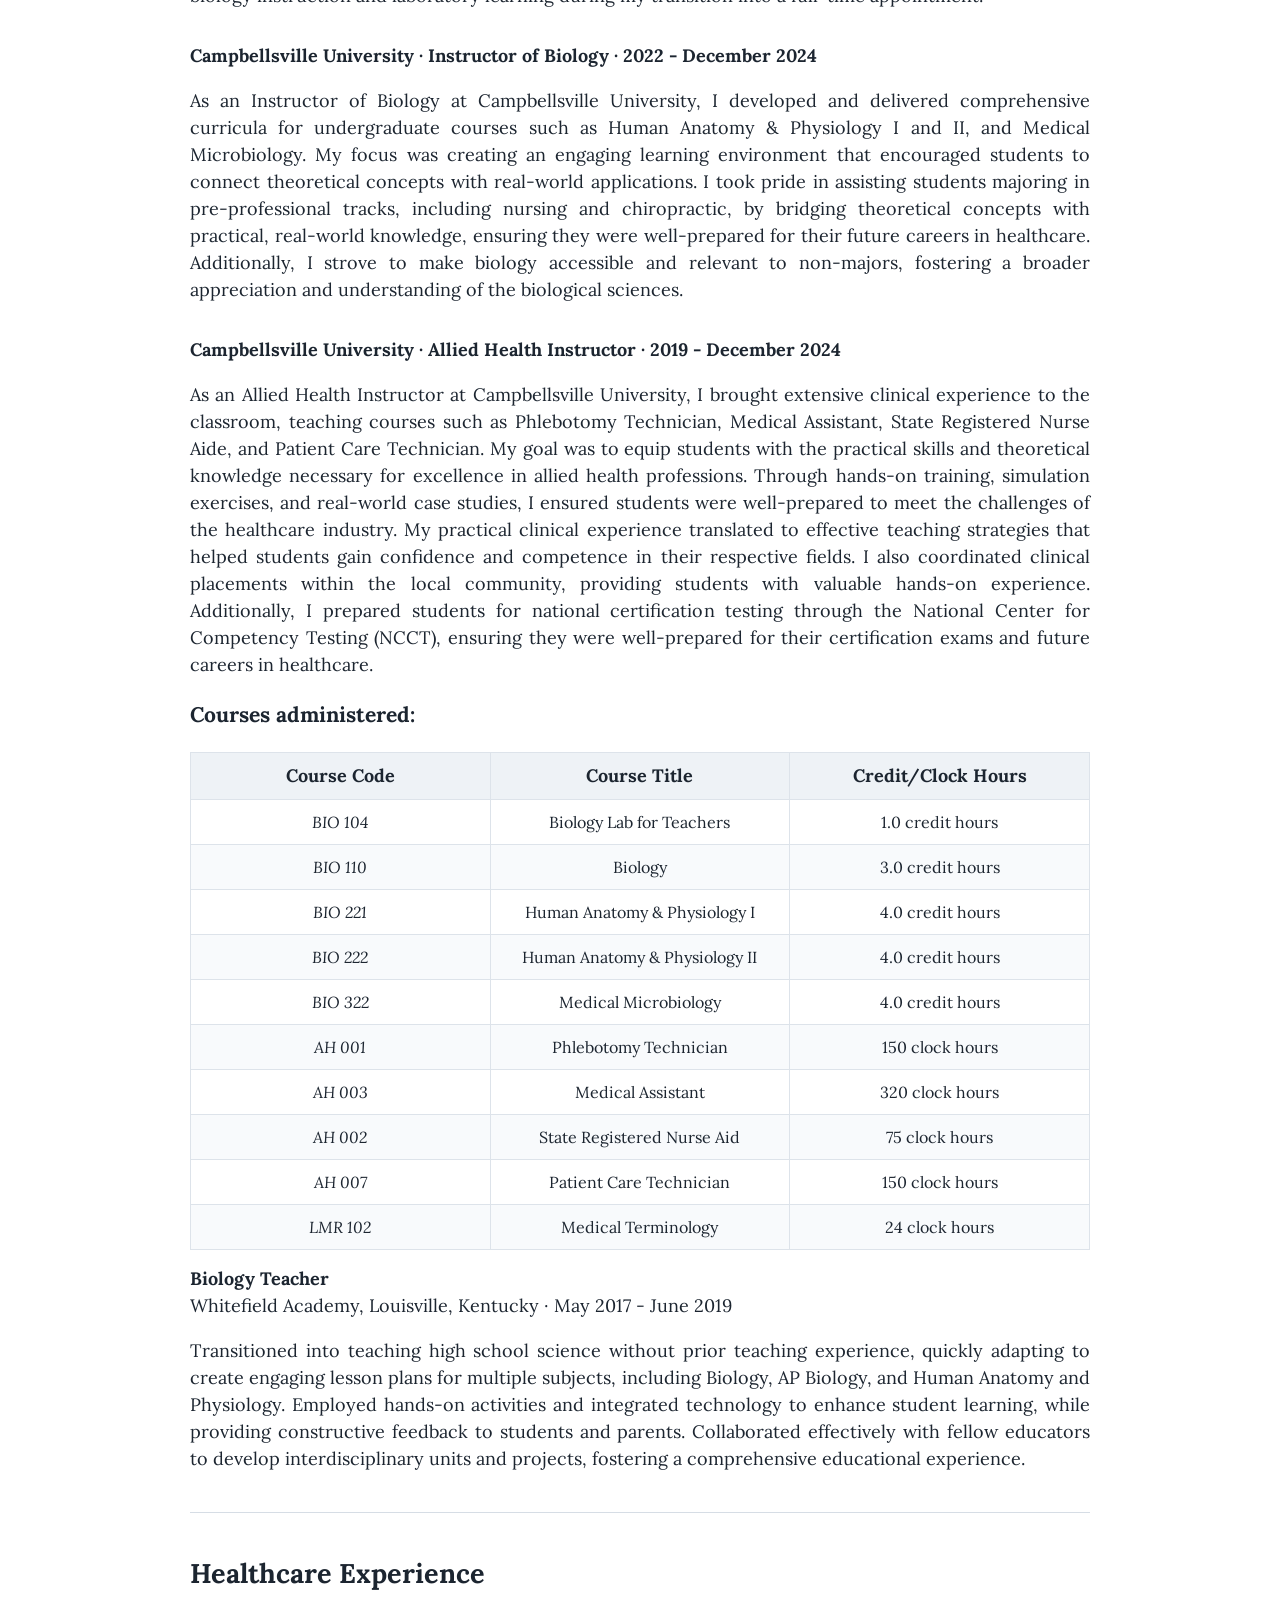
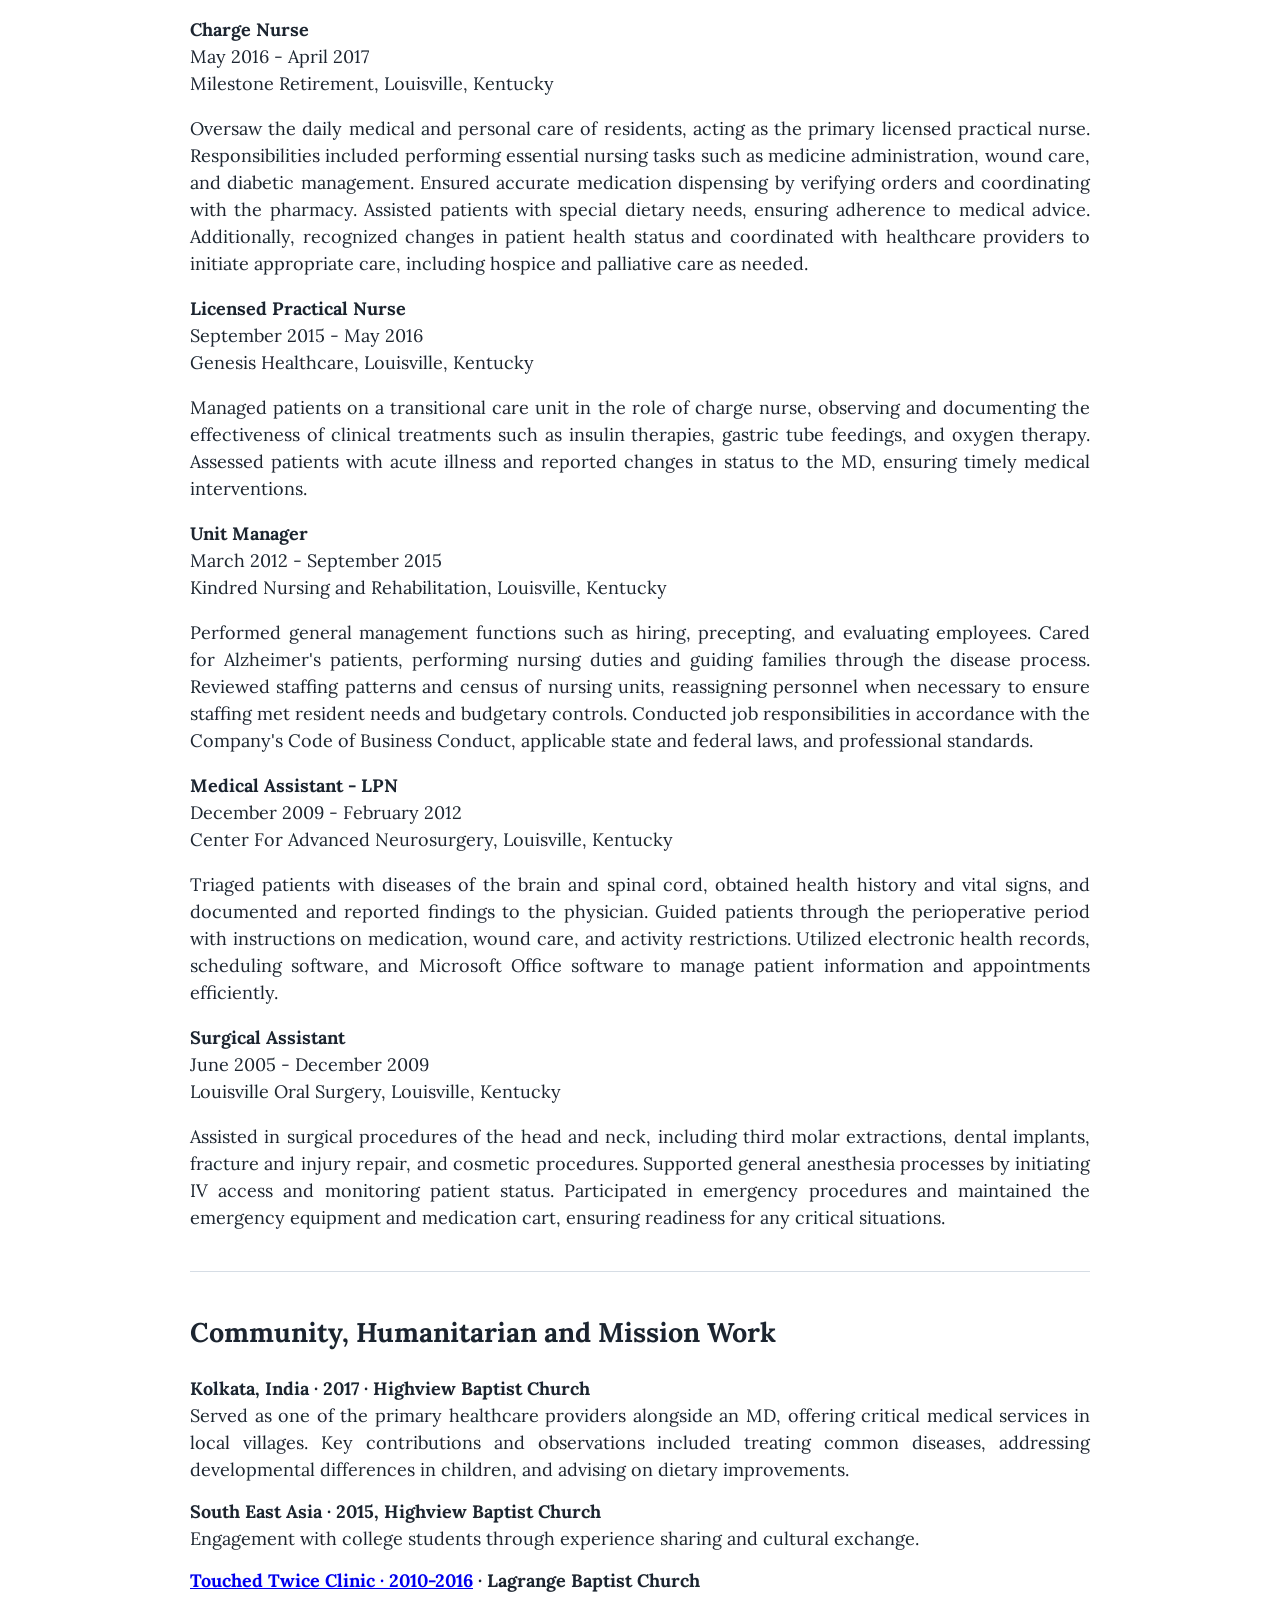
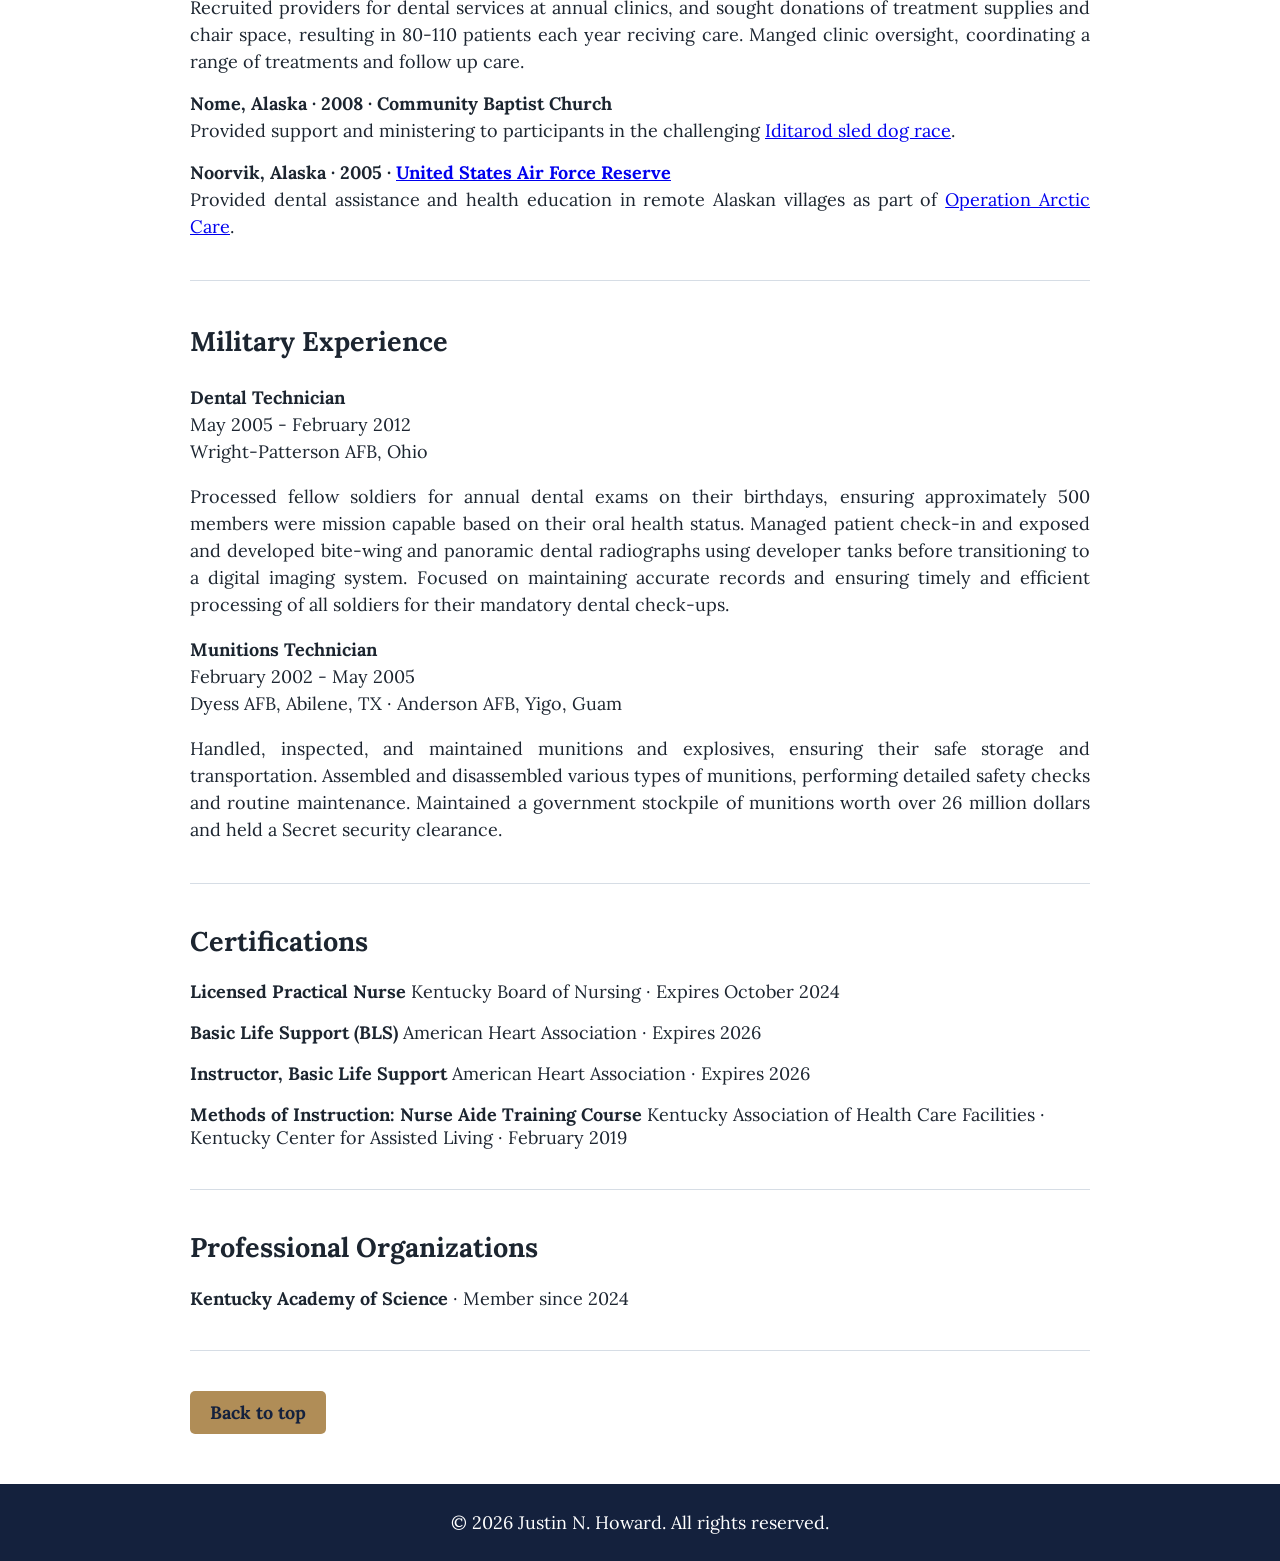
==== commit 26e9bbd4: "Correct Somerset appointment dates to 2025 Co-Authored-By: Claude Opus 5.5 <noreply@anthropic.com>" ====
--- a/public/index.html
+++ b/public/index.html
@@ -134,7 +134,7 @@
         <section id="teaching-experience">
             <h2>Current Teaching Appointments</h2>
                 <div class="kctcs-entry">
-                <p class="tight-paragraph"><strong>Somerset Community College · Instructor of Biology · July 2026 - Present</strong></p>
+                <p class="tight-paragraph"><strong>Somerset Community College · Instructor of Biology · July 2025 - Present</strong></p>
                 <p class="tight-paragraph kctcs-system">Kentucky Community and Technical College System</p>
                 <p>As an Instructor of Biology at Somerset Community College, I am responsible for undergraduate instruction in introductory biology, majors-level biology, human anatomy and physiology, and associated laboratory courses. I develop and deliver lecture and laboratory curriculum and manage hands-on biological investigations. I support students preparing for transfer, allied health, and STEM pathways, and I participate in student recruitment, academic service, transfer-pathway development, and broader science education initiatives.</p>
 
@@ -200,7 +200,7 @@
 <h2>Previous Teaching Appointments</h2>
 
                 <div class="kctcs-entry">
-                <p class="tight-paragraph"><strong>Somerset Community College · Adjunct Instructor of Biology · January 2025 - June 2026</strong></p>
+                <p class="tight-paragraph"><strong>Somerset Community College · Adjunct Instructor of Biology · January 2025 - June 2025</strong></p>
                 <p class="tight-paragraph kctcs-system">Kentucky Community and Technical College System</p>
                 <p>As an Adjunct Instructor of Biology at Somerset Community College, I served as adjunct biology faculty with initial teaching responsibilities in Human Anatomy & Physiology II. I supported undergraduate biology instruction and laboratory learning during my transition into a full-time appointment.</p>
                 </div>
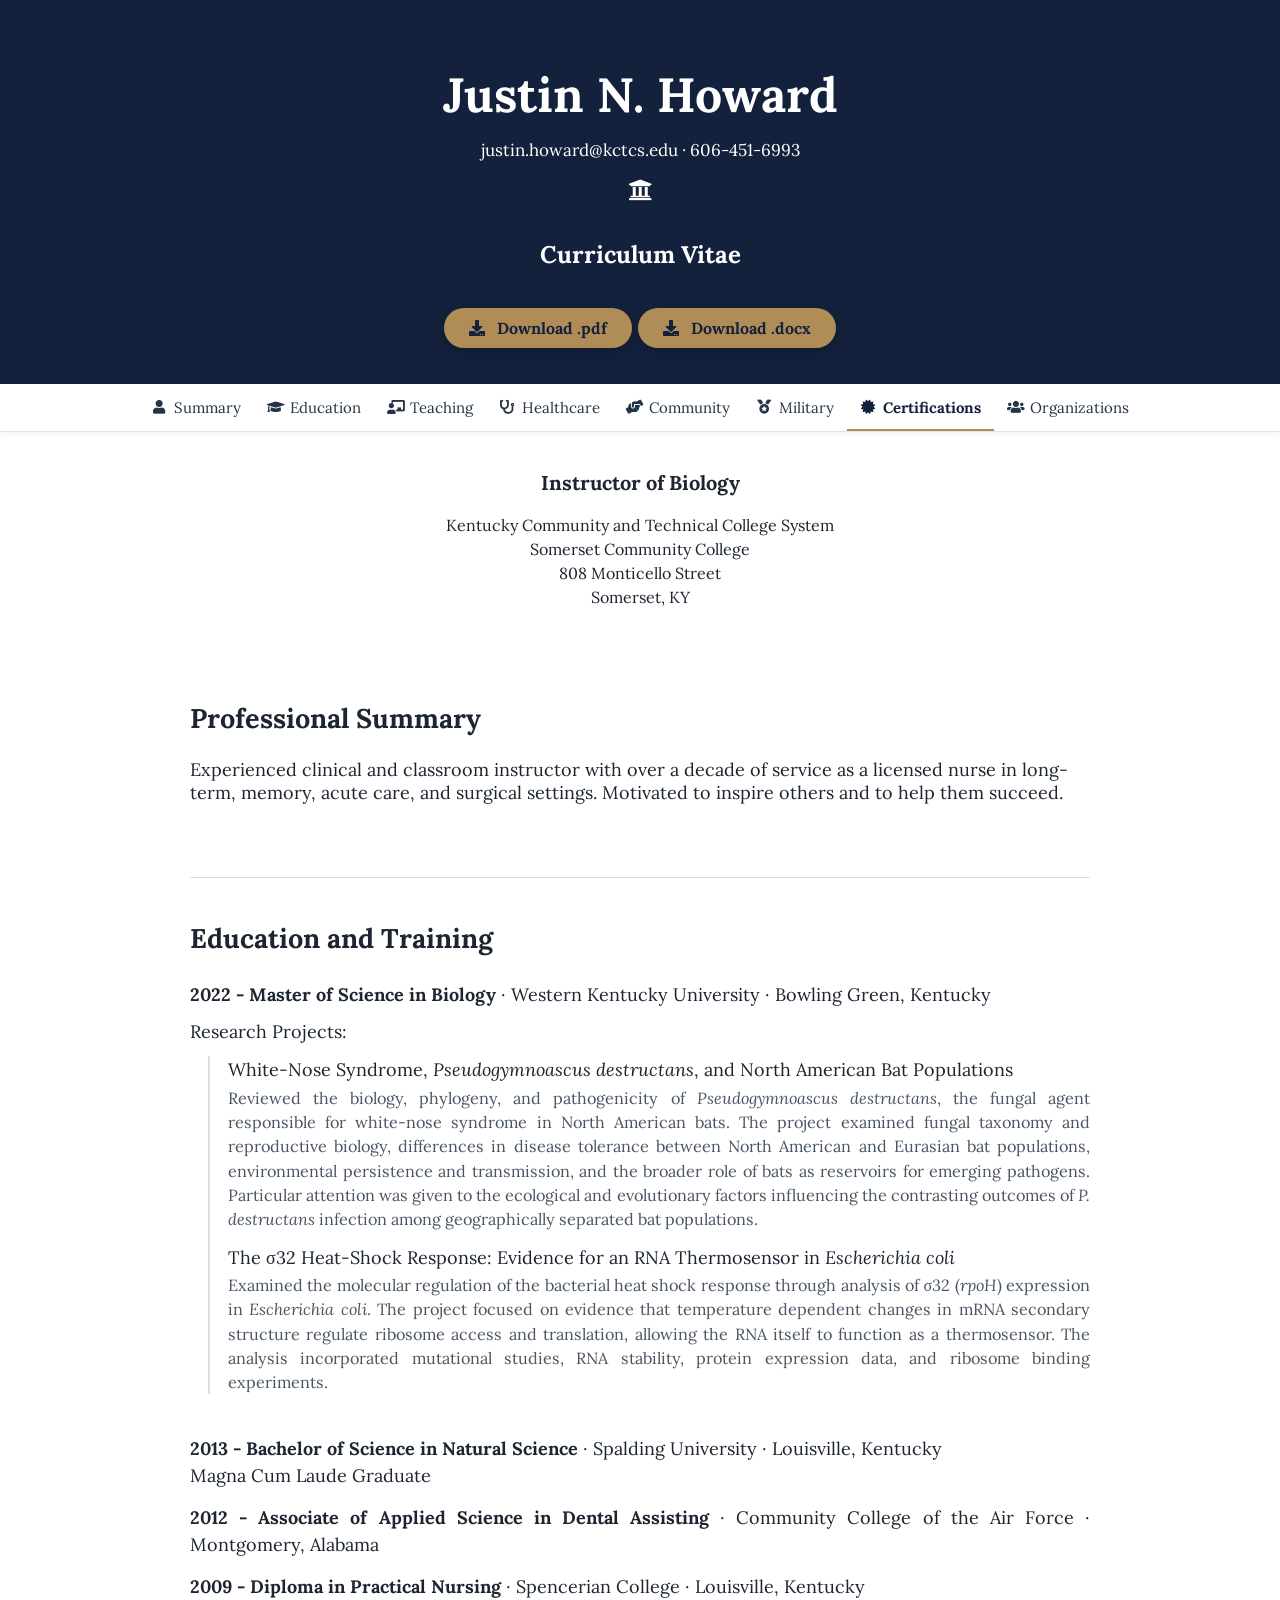
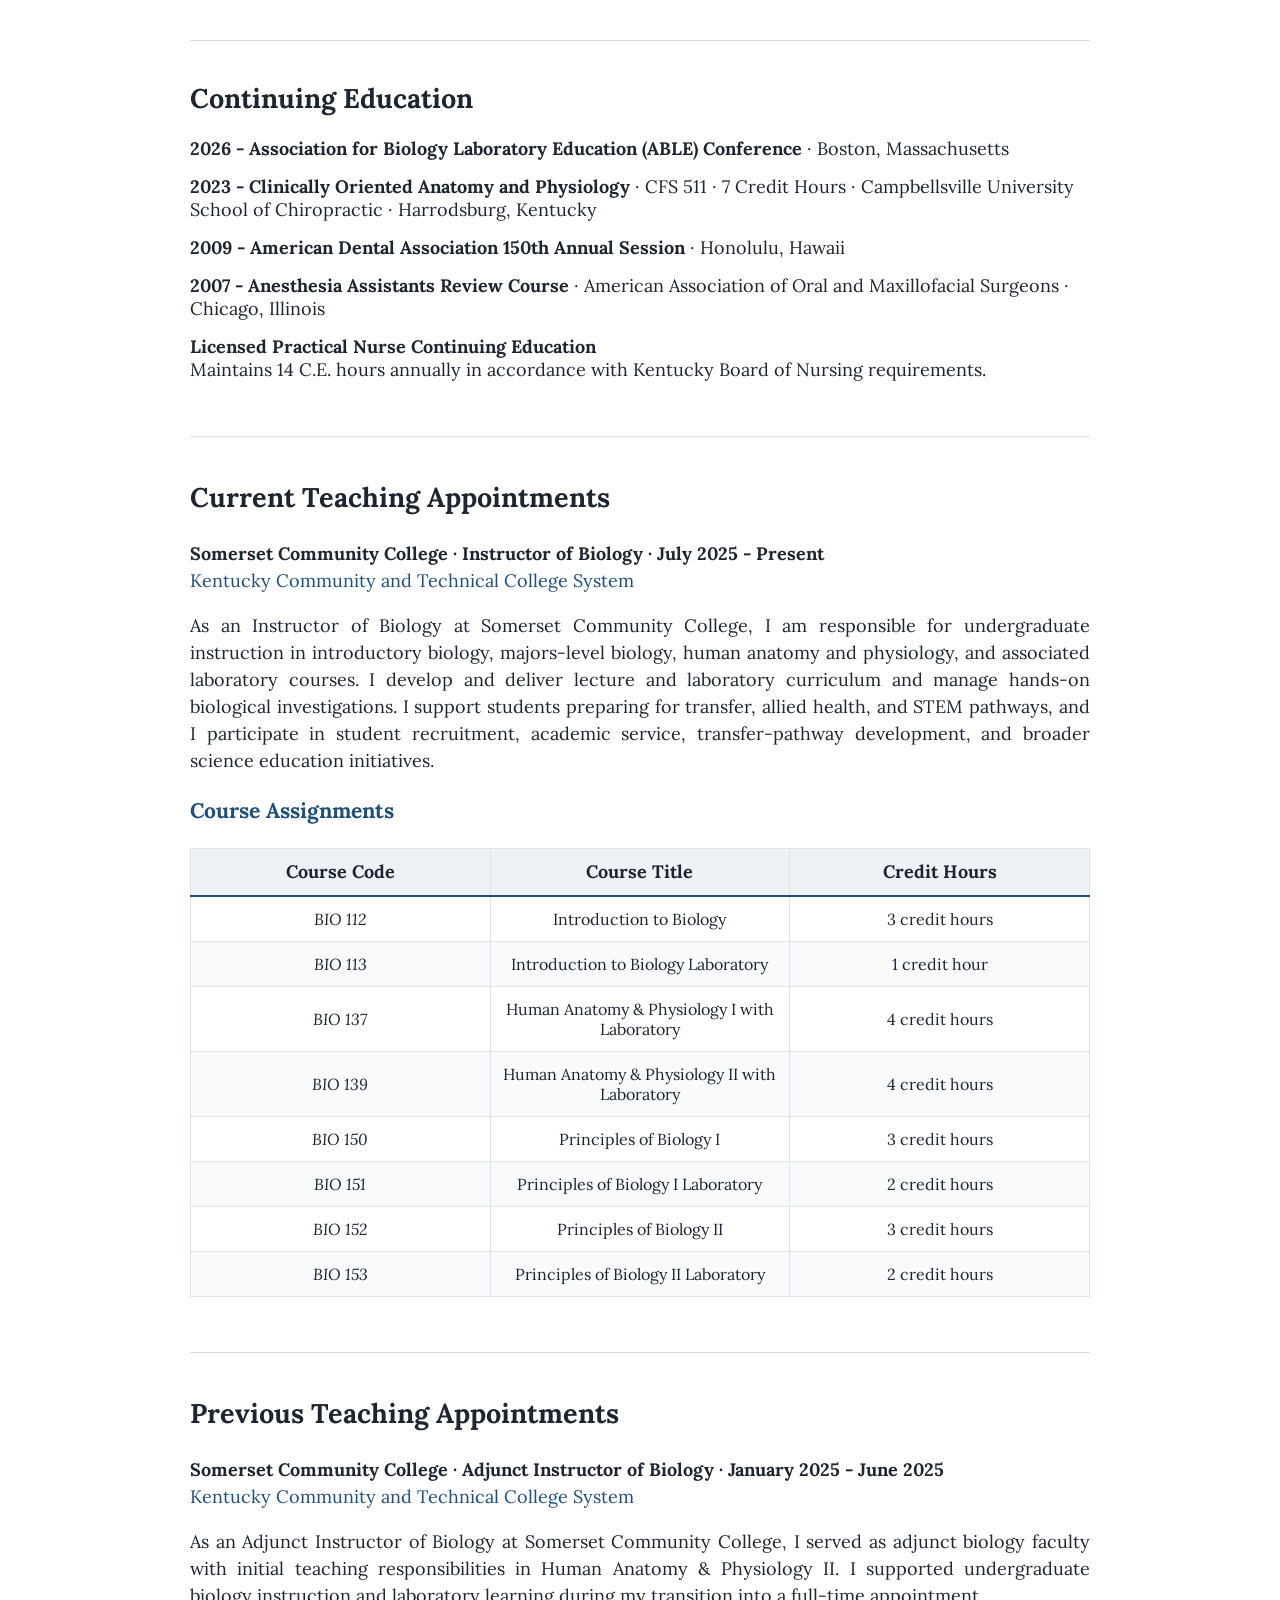
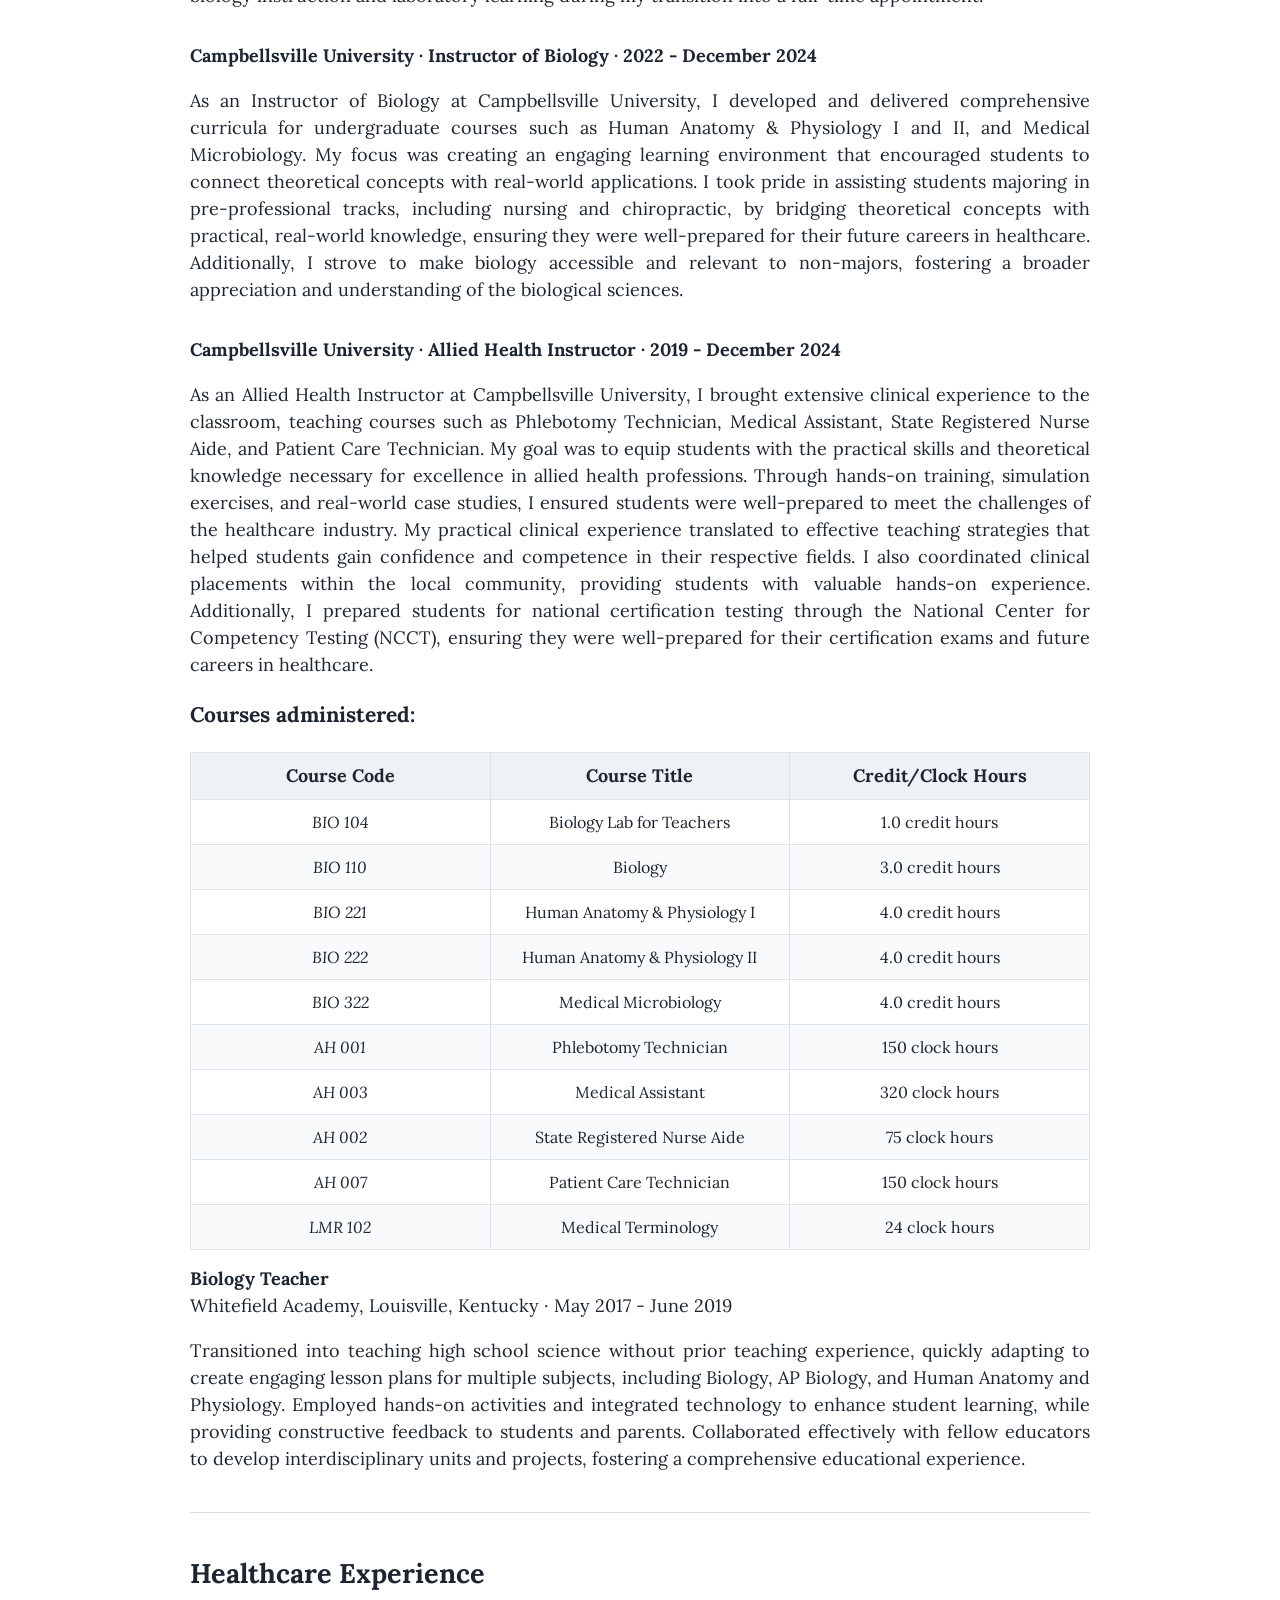
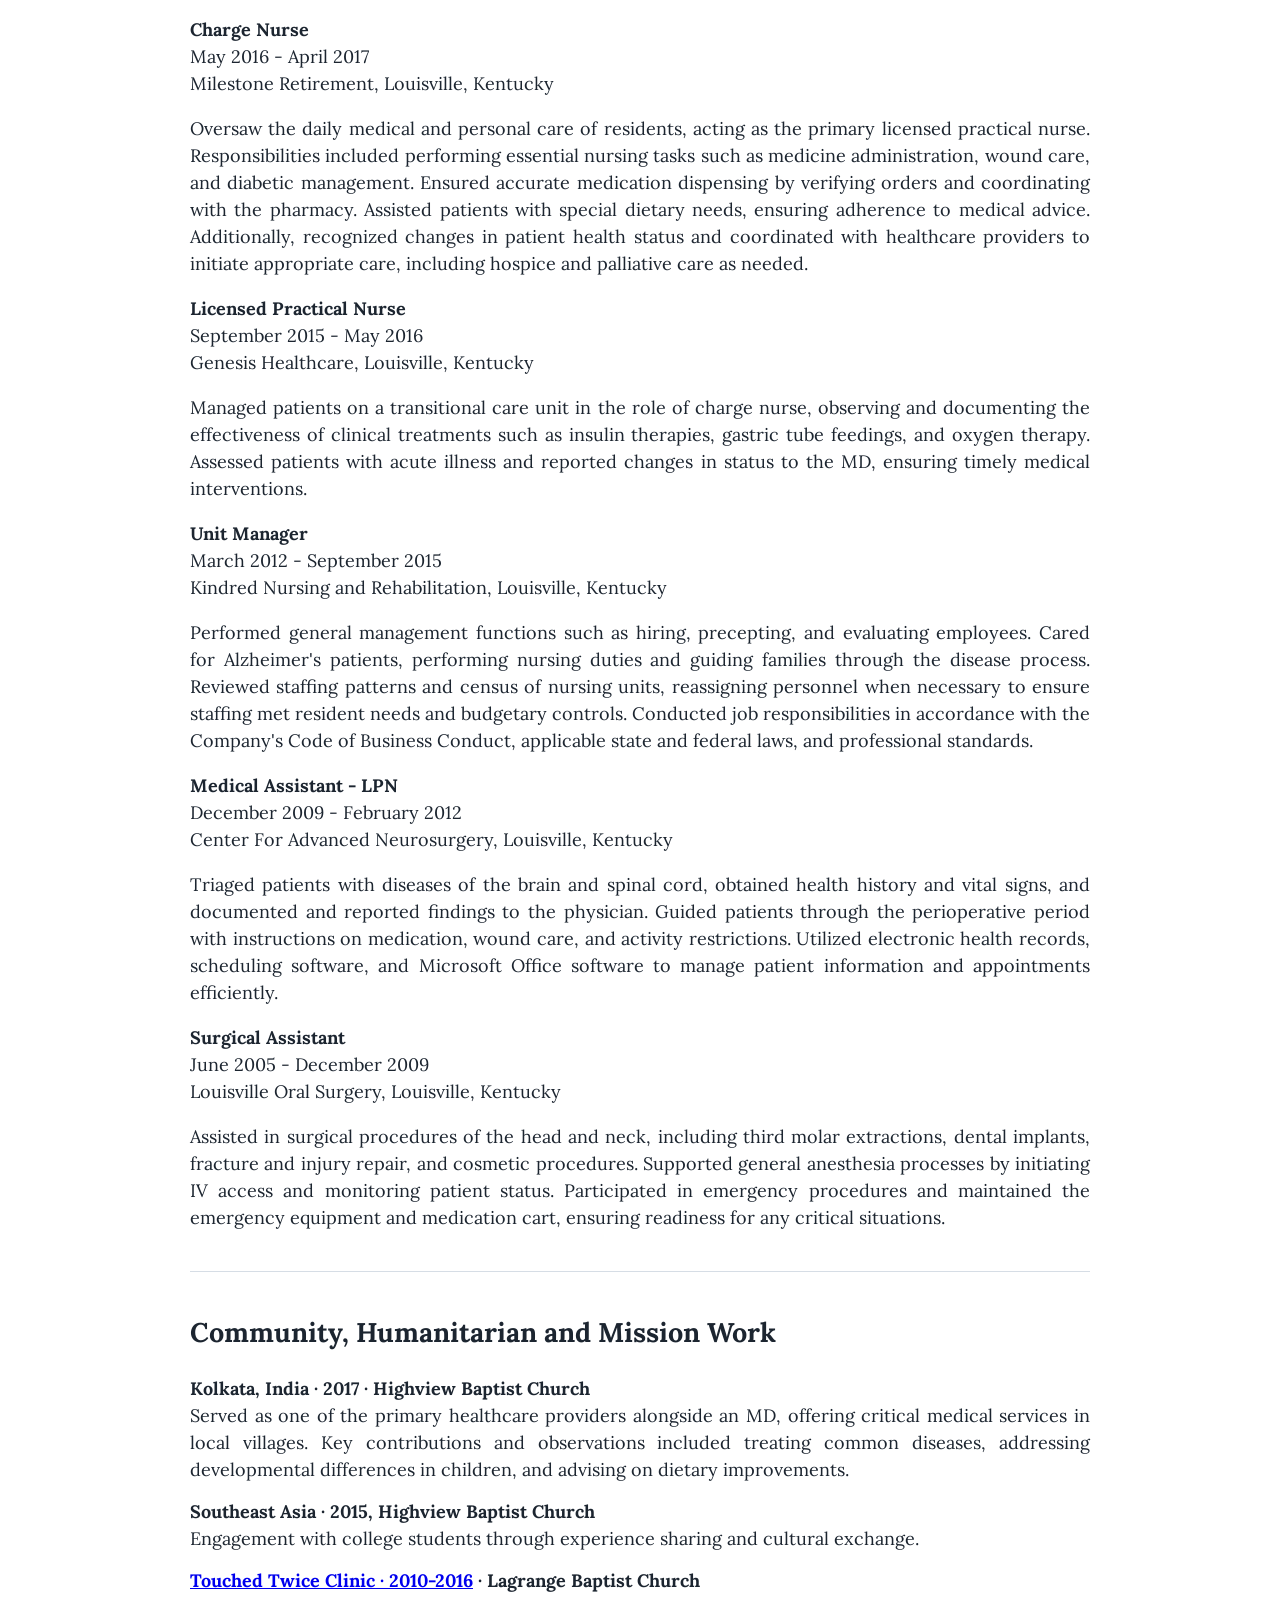
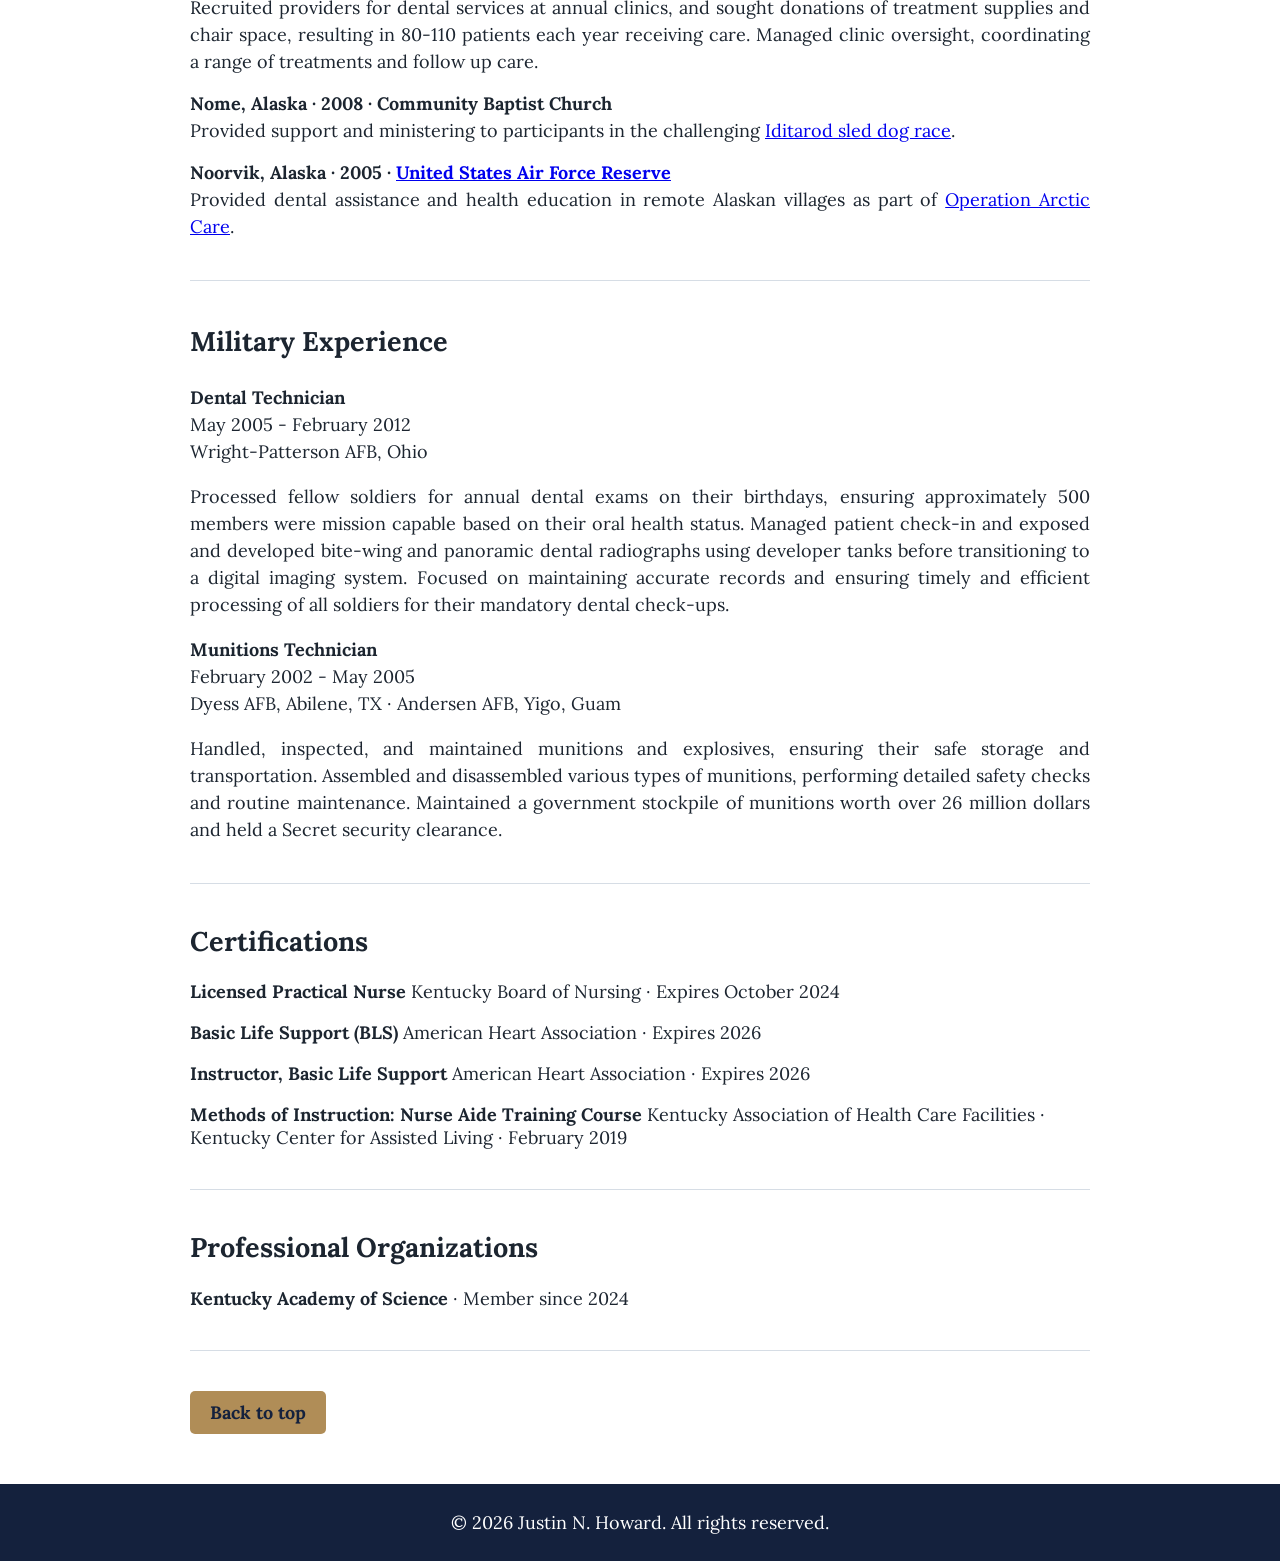
==== commit 887724a7: "Fix spelling errors in community, military and course table text Co-Authored-By: Claude Opus 5.5 <no" ====
--- a/public/index.html
+++ b/public/index.html
@@ -270,7 +270,7 @@
                             </tr>
                             <tr>
                                 <td><i>AH 002</i></td>
-                                <td>State Registered Nurse Aid</td>
+                                <td>State Registered Nurse Aide</td>
                                 <td>75 clock hours</td>
                             </tr>
                             <tr>
@@ -360,14 +360,14 @@
           
 <div class="spacer"></div>
 
-            <p class="tight-paragraph"><strong>South East Asia · 2015, Highview Baptist Church</strong></p>
+            <p class="tight-paragraph"><strong>Southeast Asia · 2015, Highview Baptist Church</strong></p>
             <p class="tight-paragraph">Engagement with college students through experience sharing and cultural exchange.</p>
 
 <div class="spacer"></div>
             
         
             <p class="tight-paragraph"><strong><a href="https://web.archive.org/web/20240820211730/https://www.lagrangebaptist.com/2010/07/21/pray-for-touched-twice/">Touched Twice Clinic · 2010-2016</a> · Lagrange Baptist Church</strong></p>
-            <p class="tight-paragraph">Recruited providers for dental services at annual clinics, and sought donations of treatment supplies and chair space, resulting in 80-110 patients each year reciving care. Manged clinic oversight, coordinating a range of treatments and follow up care.</p>
+            <p class="tight-paragraph">Recruited providers for dental services at annual clinics, and sought donations of treatment supplies and chair space, resulting in 80-110 patients each year receiving care. Managed clinic oversight, coordinating a range of treatments and follow up care.</p>
 
             
 <div class="spacer"></div>
@@ -394,7 +394,7 @@
 
                 <p class="tight-paragraph"><strong>Munitions Technician</strong></p>
                 <p class="tight-paragraph">February 2002 - May 2005</p>
-                <p class="tight-paragraph">Dyess AFB, Abilene, TX · Anderson AFB, Yigo, Guam</p>
+                <p class="tight-paragraph">Dyess AFB, Abilene, TX · Andersen AFB, Yigo, Guam</p>
              
                 <p>Handled, inspected, and maintained munitions and explosives, ensuring their safe storage and transportation. Assembled and disassembled various types of munitions, performing detailed safety checks and routine maintenance. Maintained a government stockpile of munitions worth over 26 million dollars and held a Secret security clearance.</p>
          
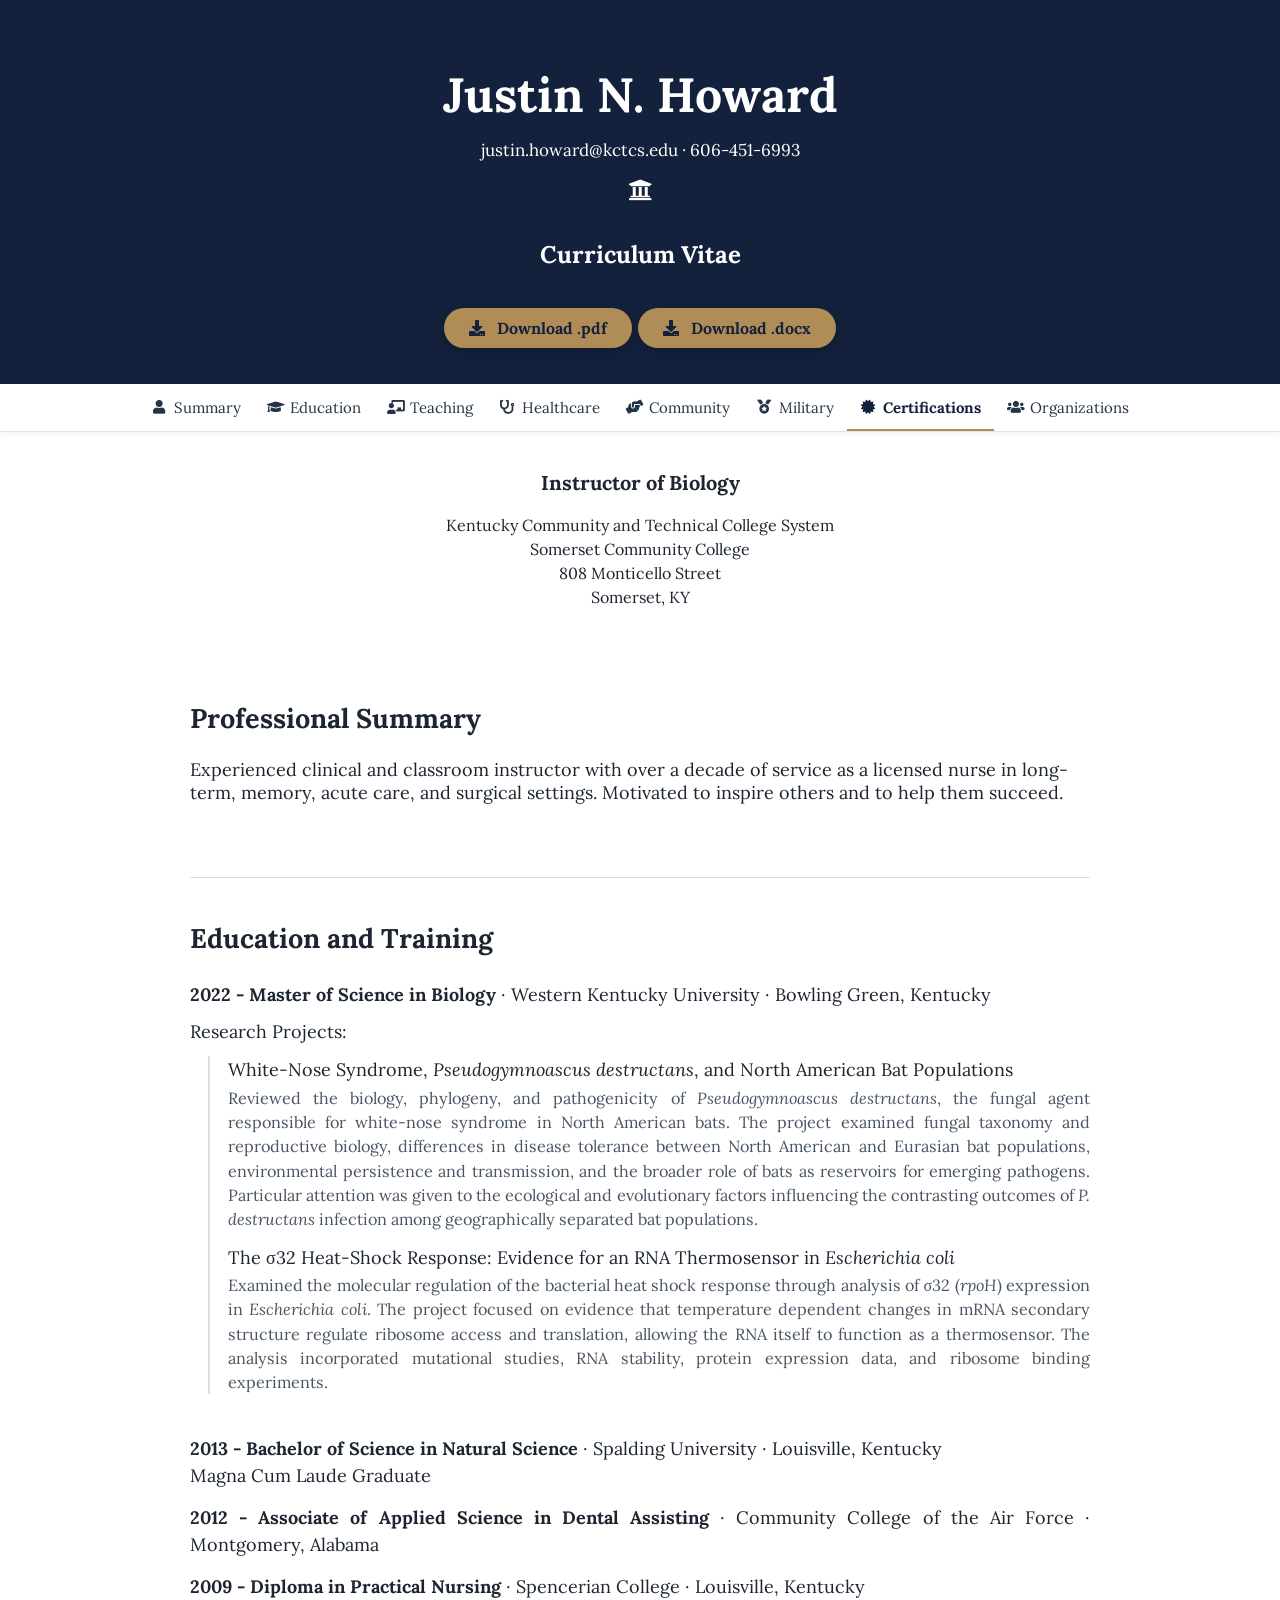
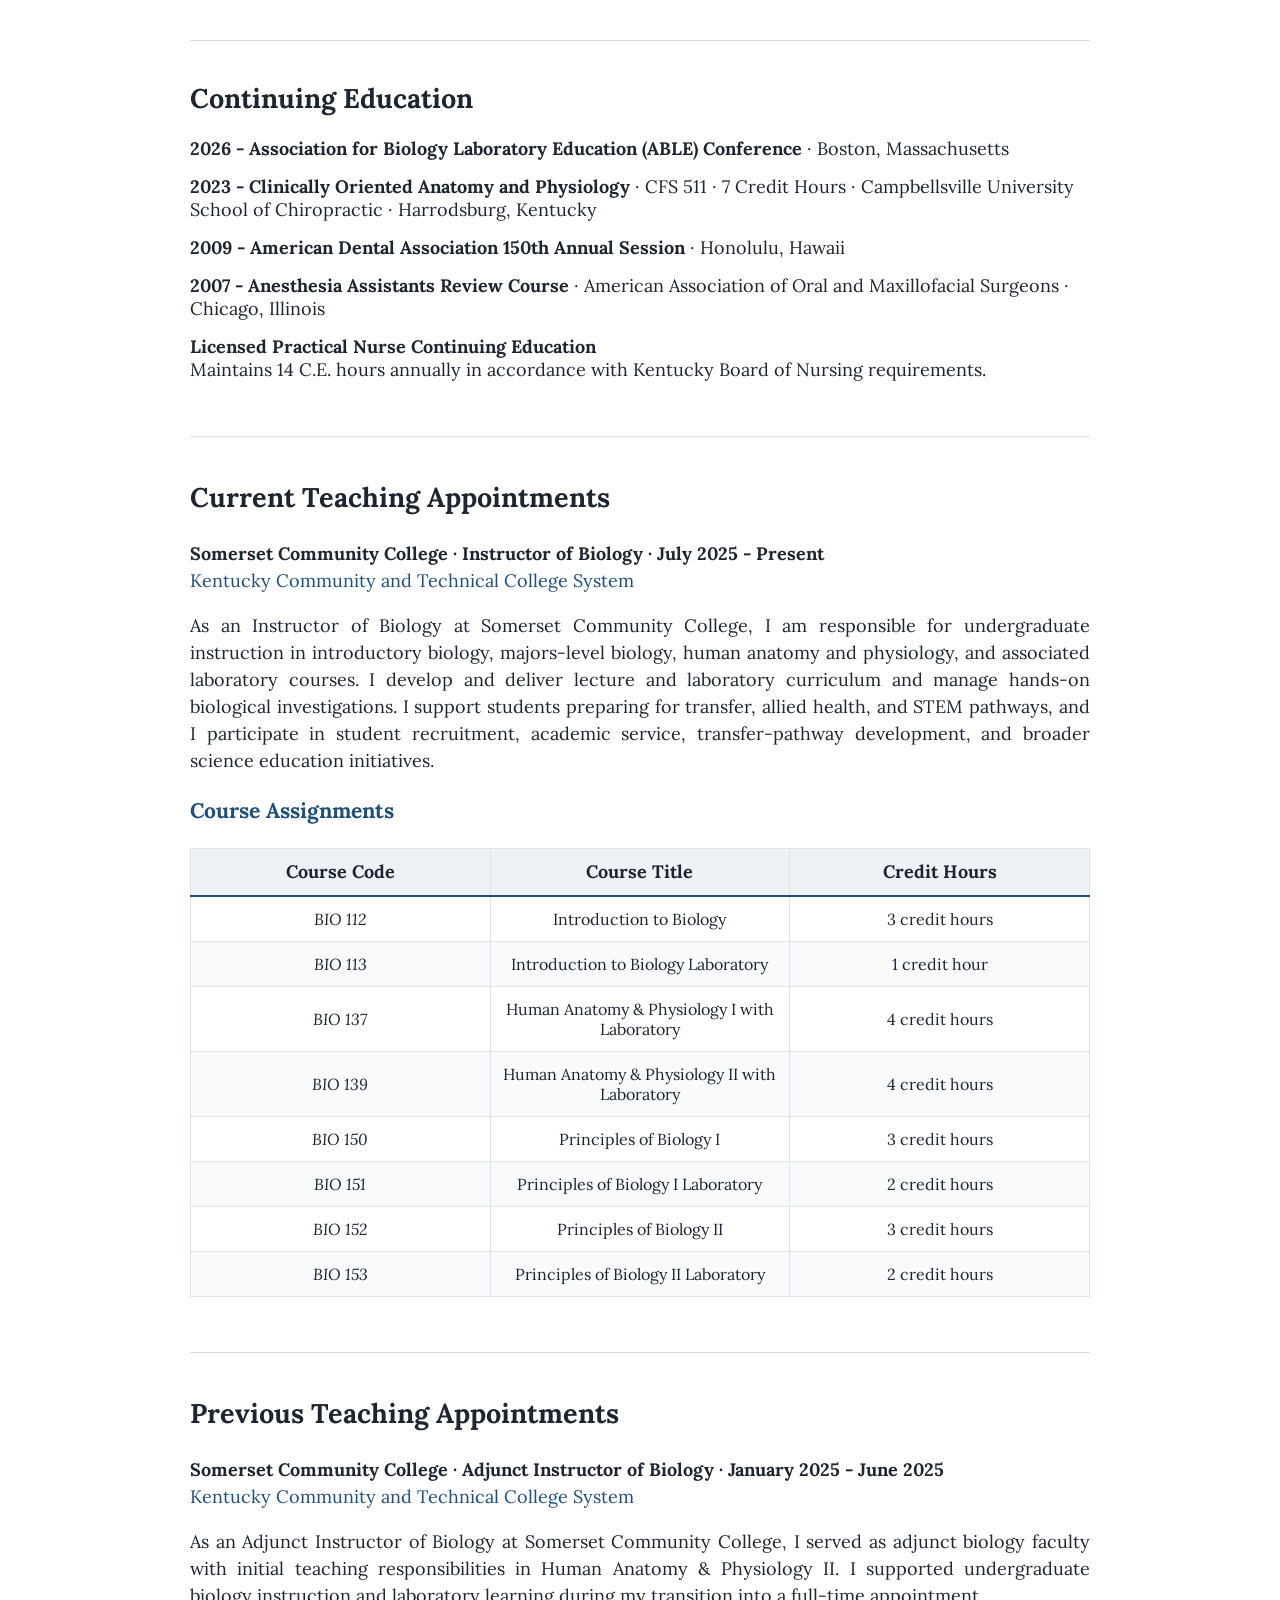
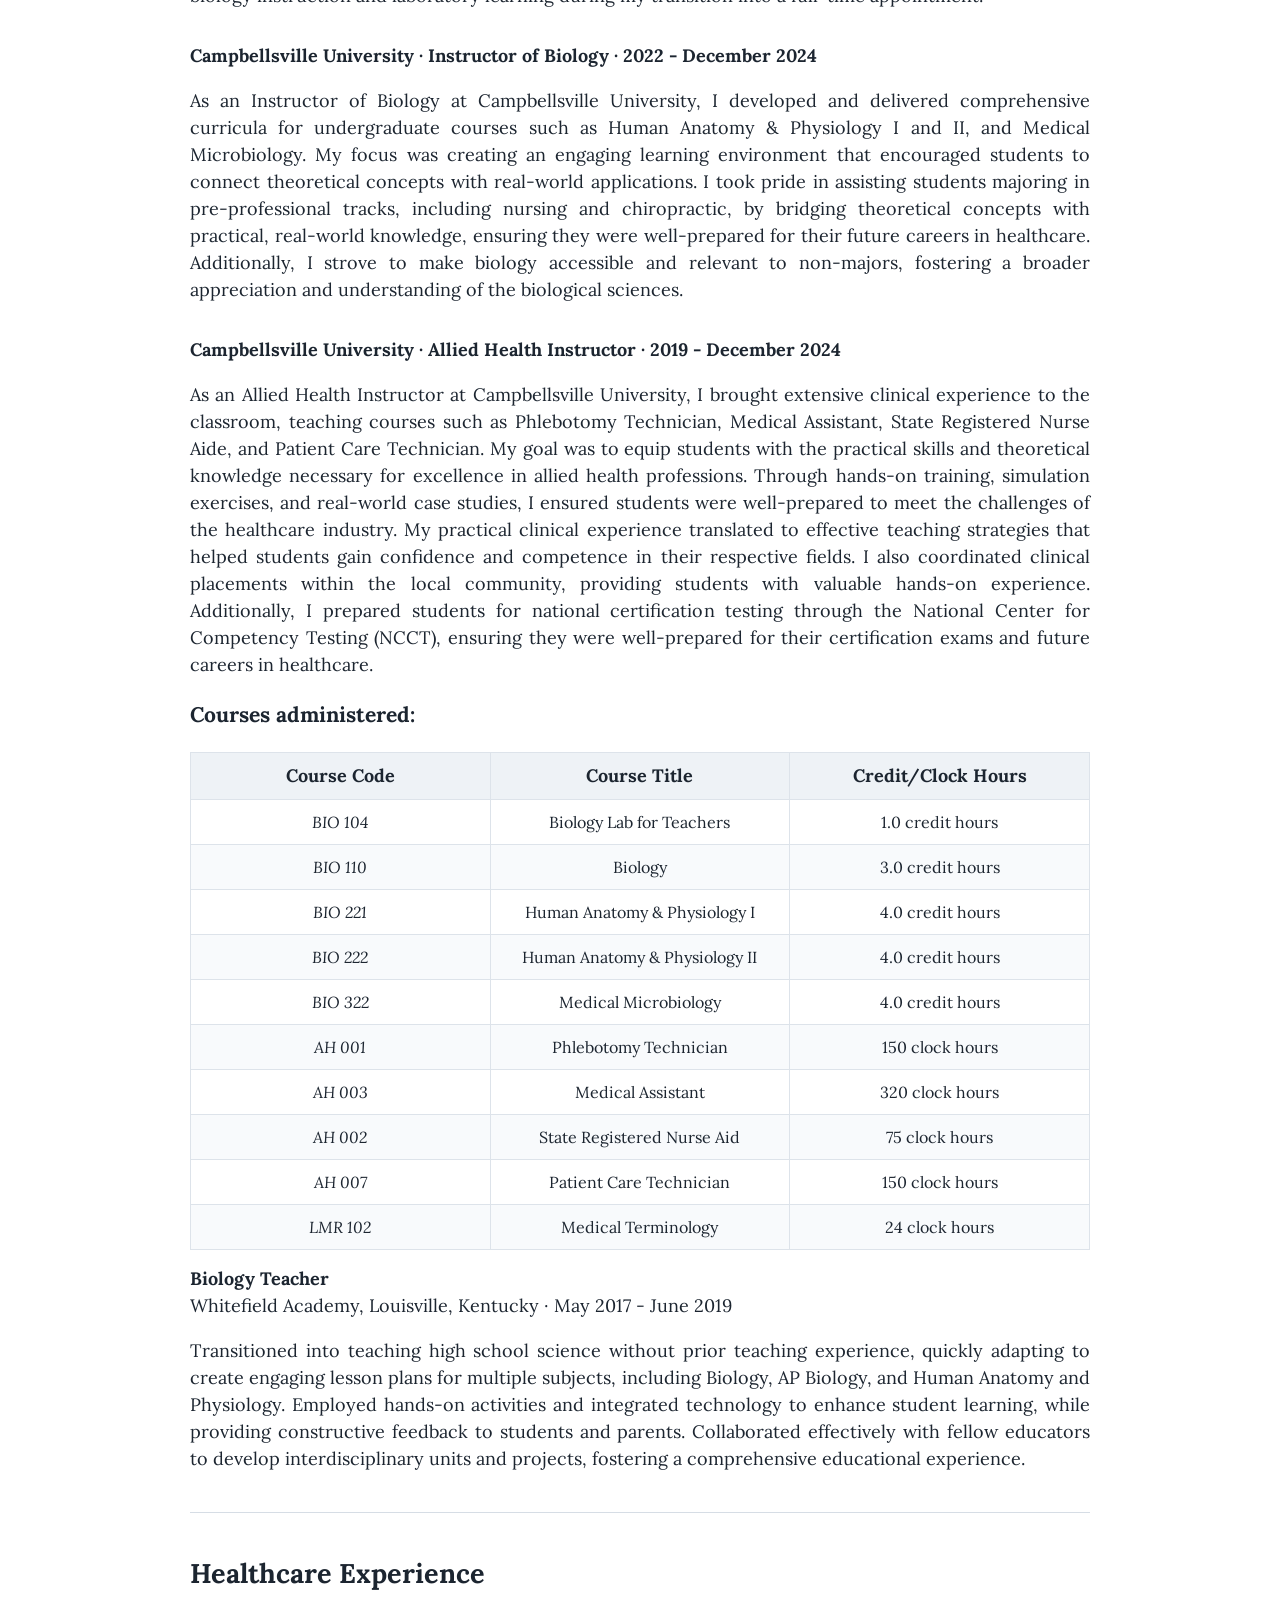
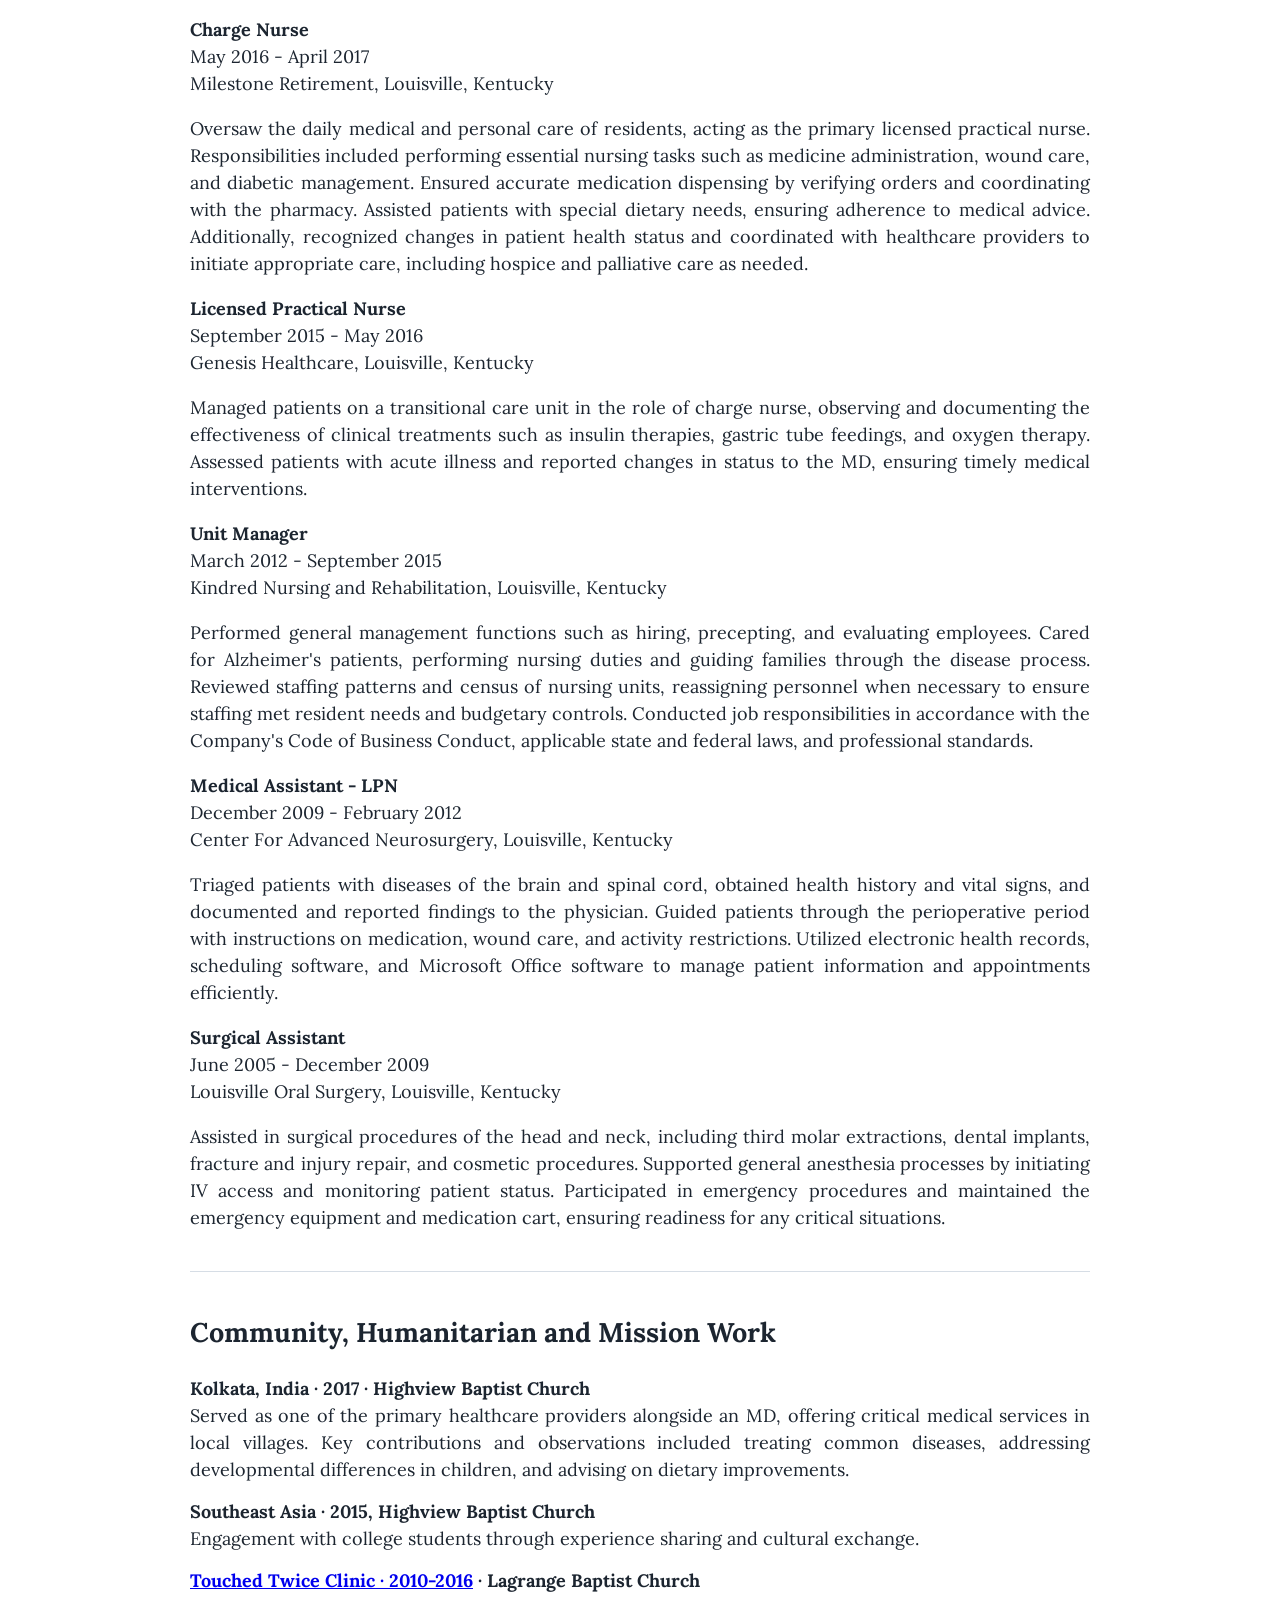
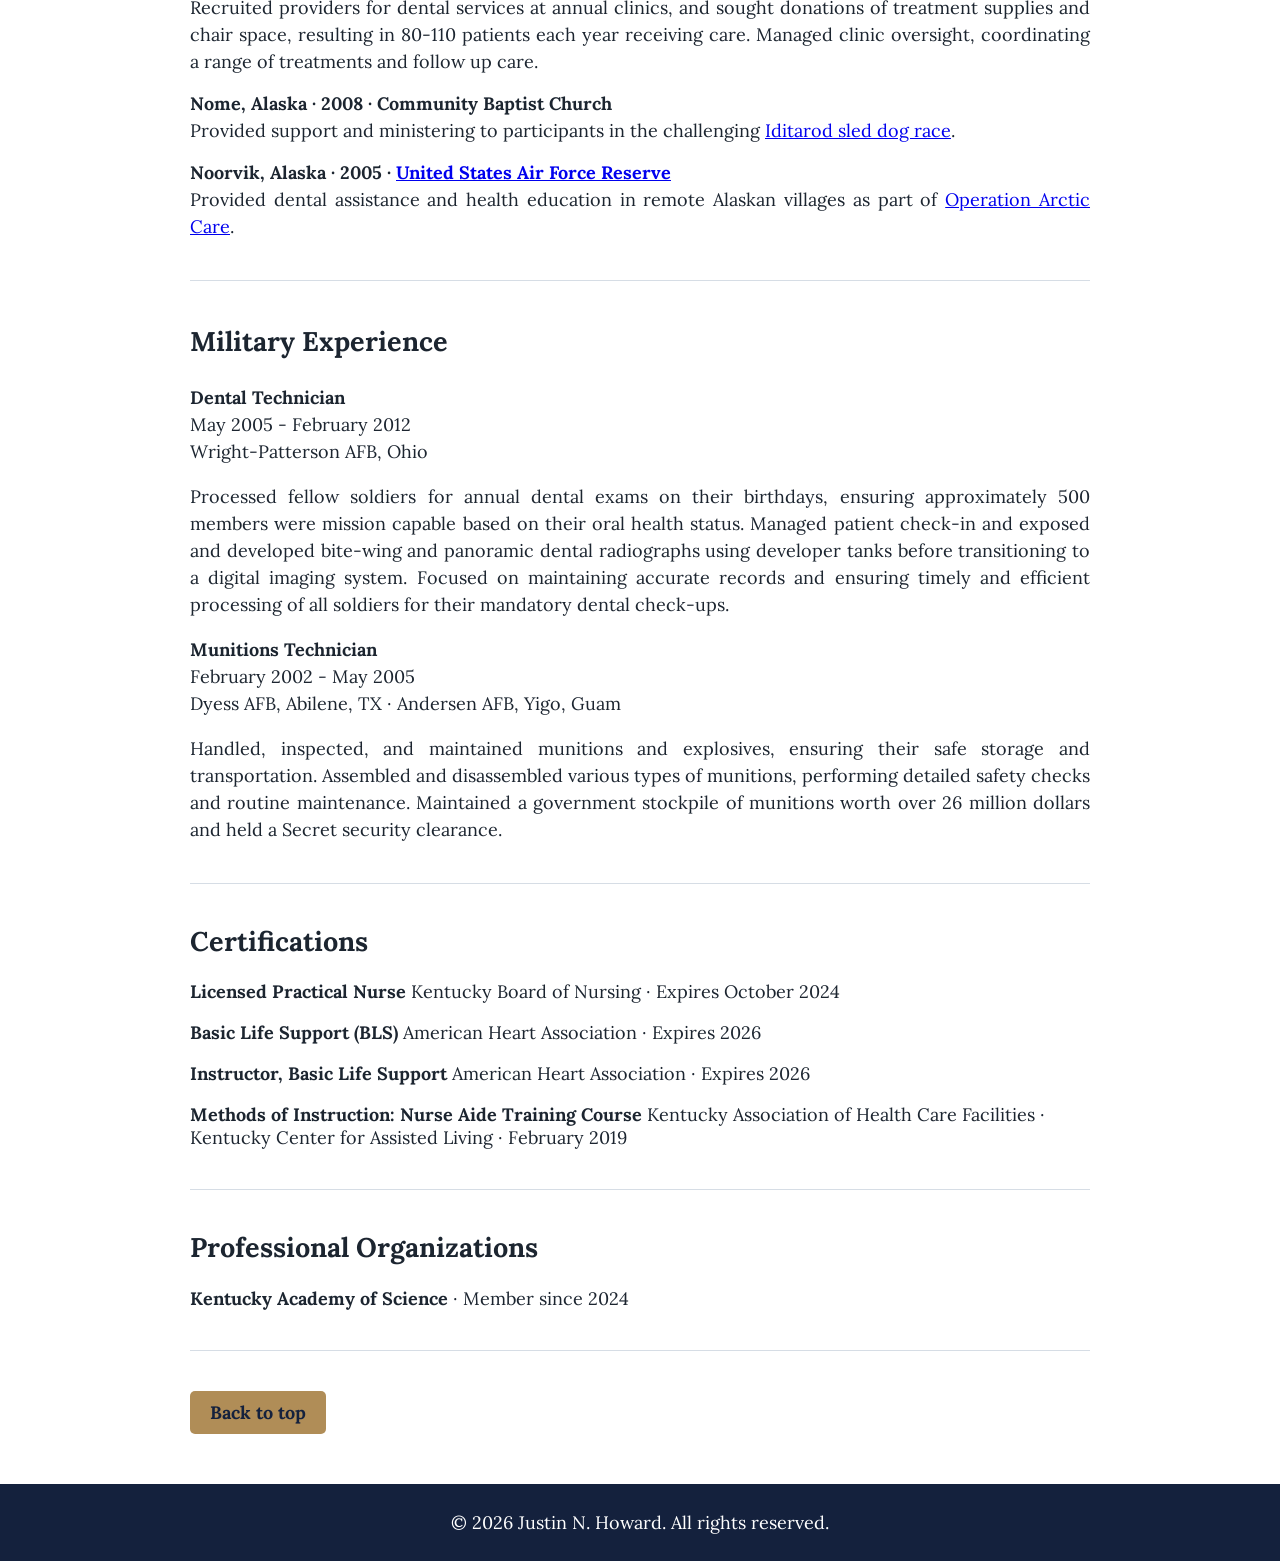
==== commit 8204a68d: "Restore original SRNA course title in course table Co-Authored-By: Claude Opus 5.5 <noreply@anthropi" ====
--- a/public/index.html
+++ b/public/index.html
@@ -270,7 +270,7 @@
                             </tr>
                             <tr>
                                 <td><i>AH 002</i></td>
-                                <td>State Registered Nurse Aide</td>
+                                <td>State Registered Nurse Aid</td>
                                 <td>75 clock hours</td>
                             </tr>
                             <tr>
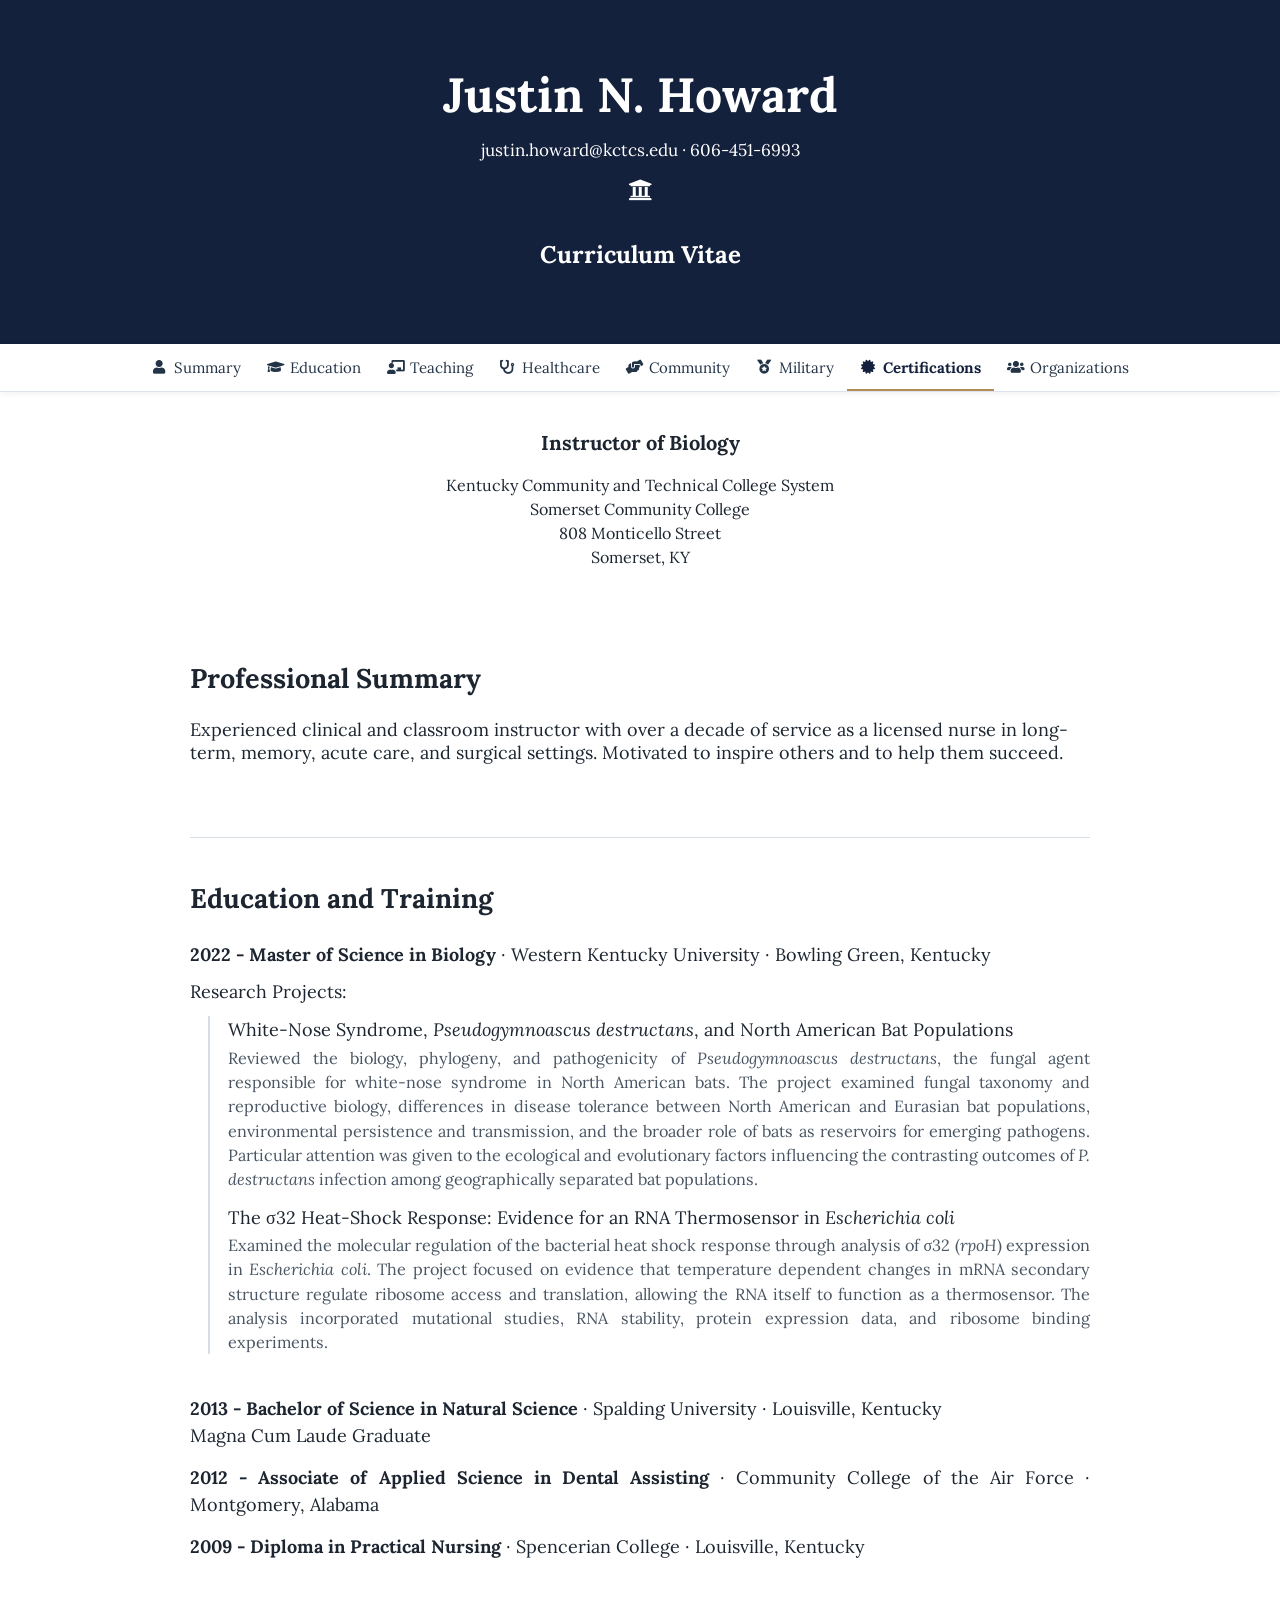
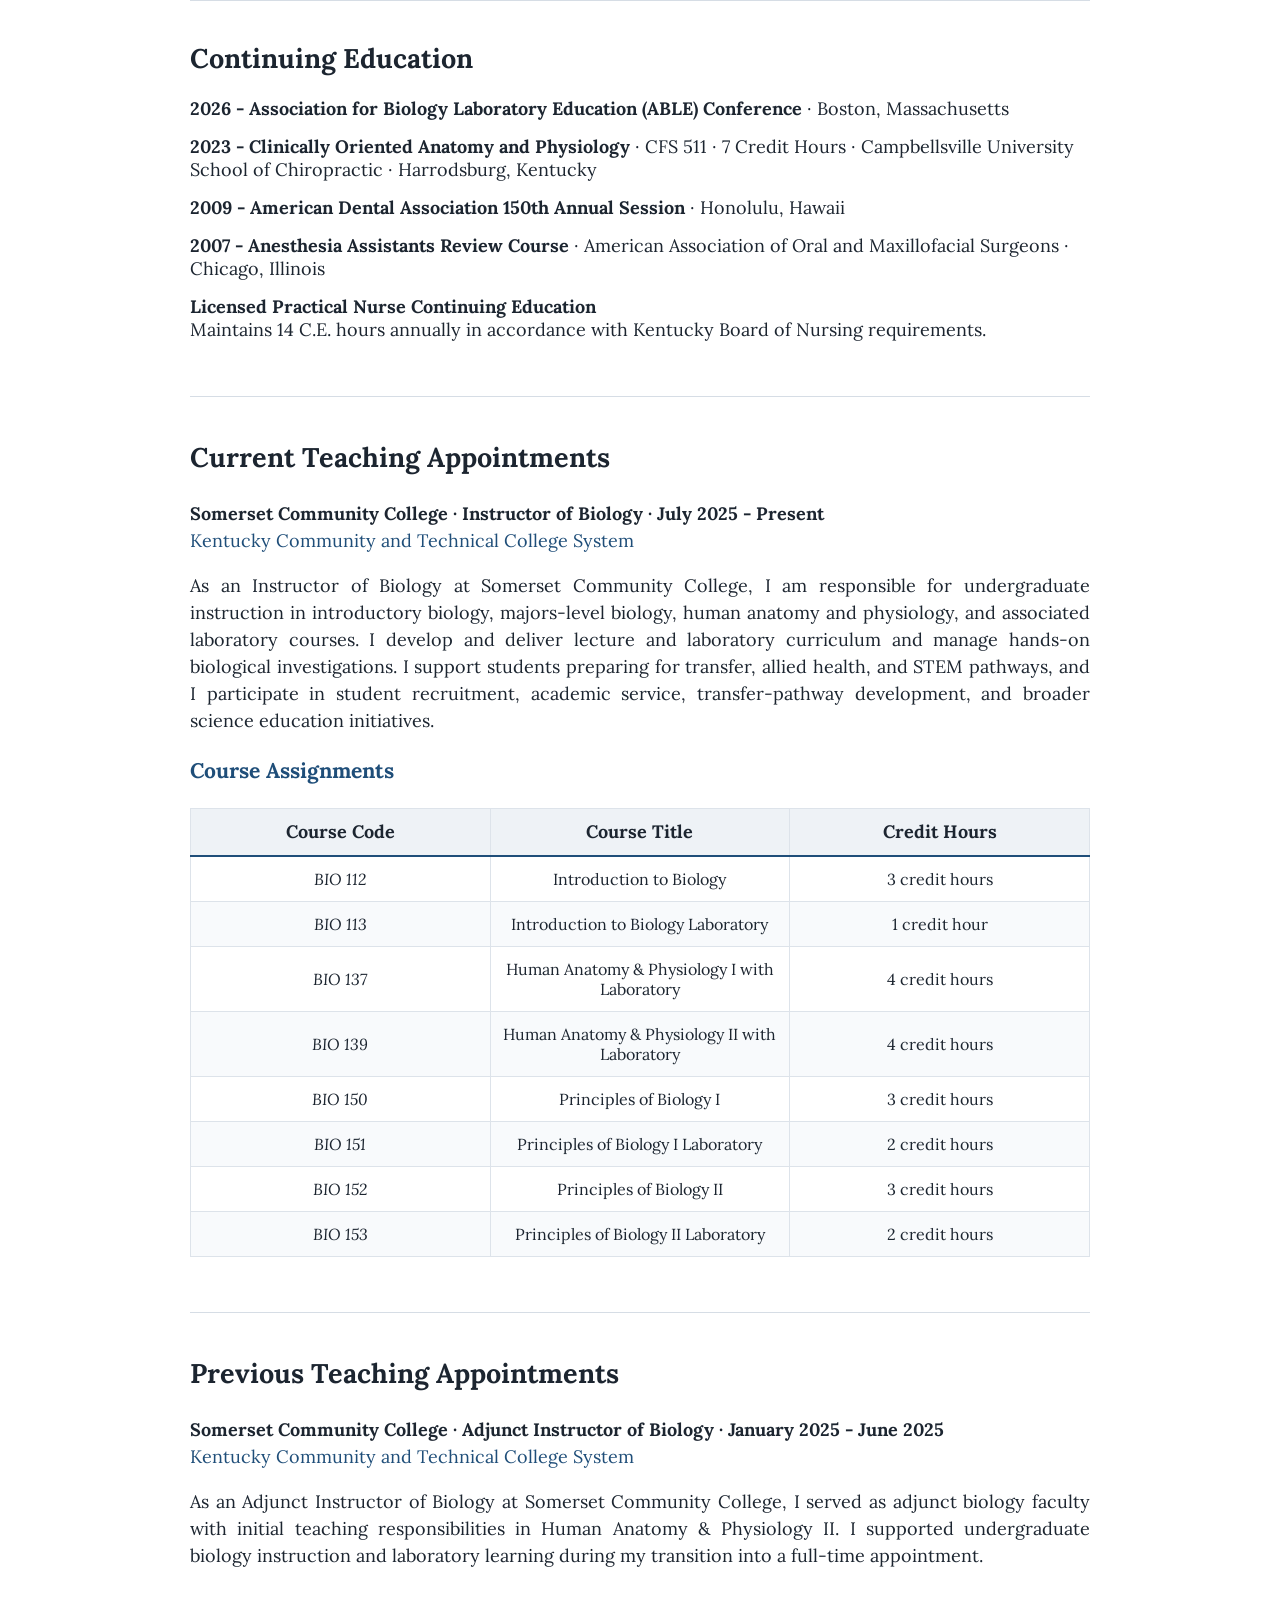
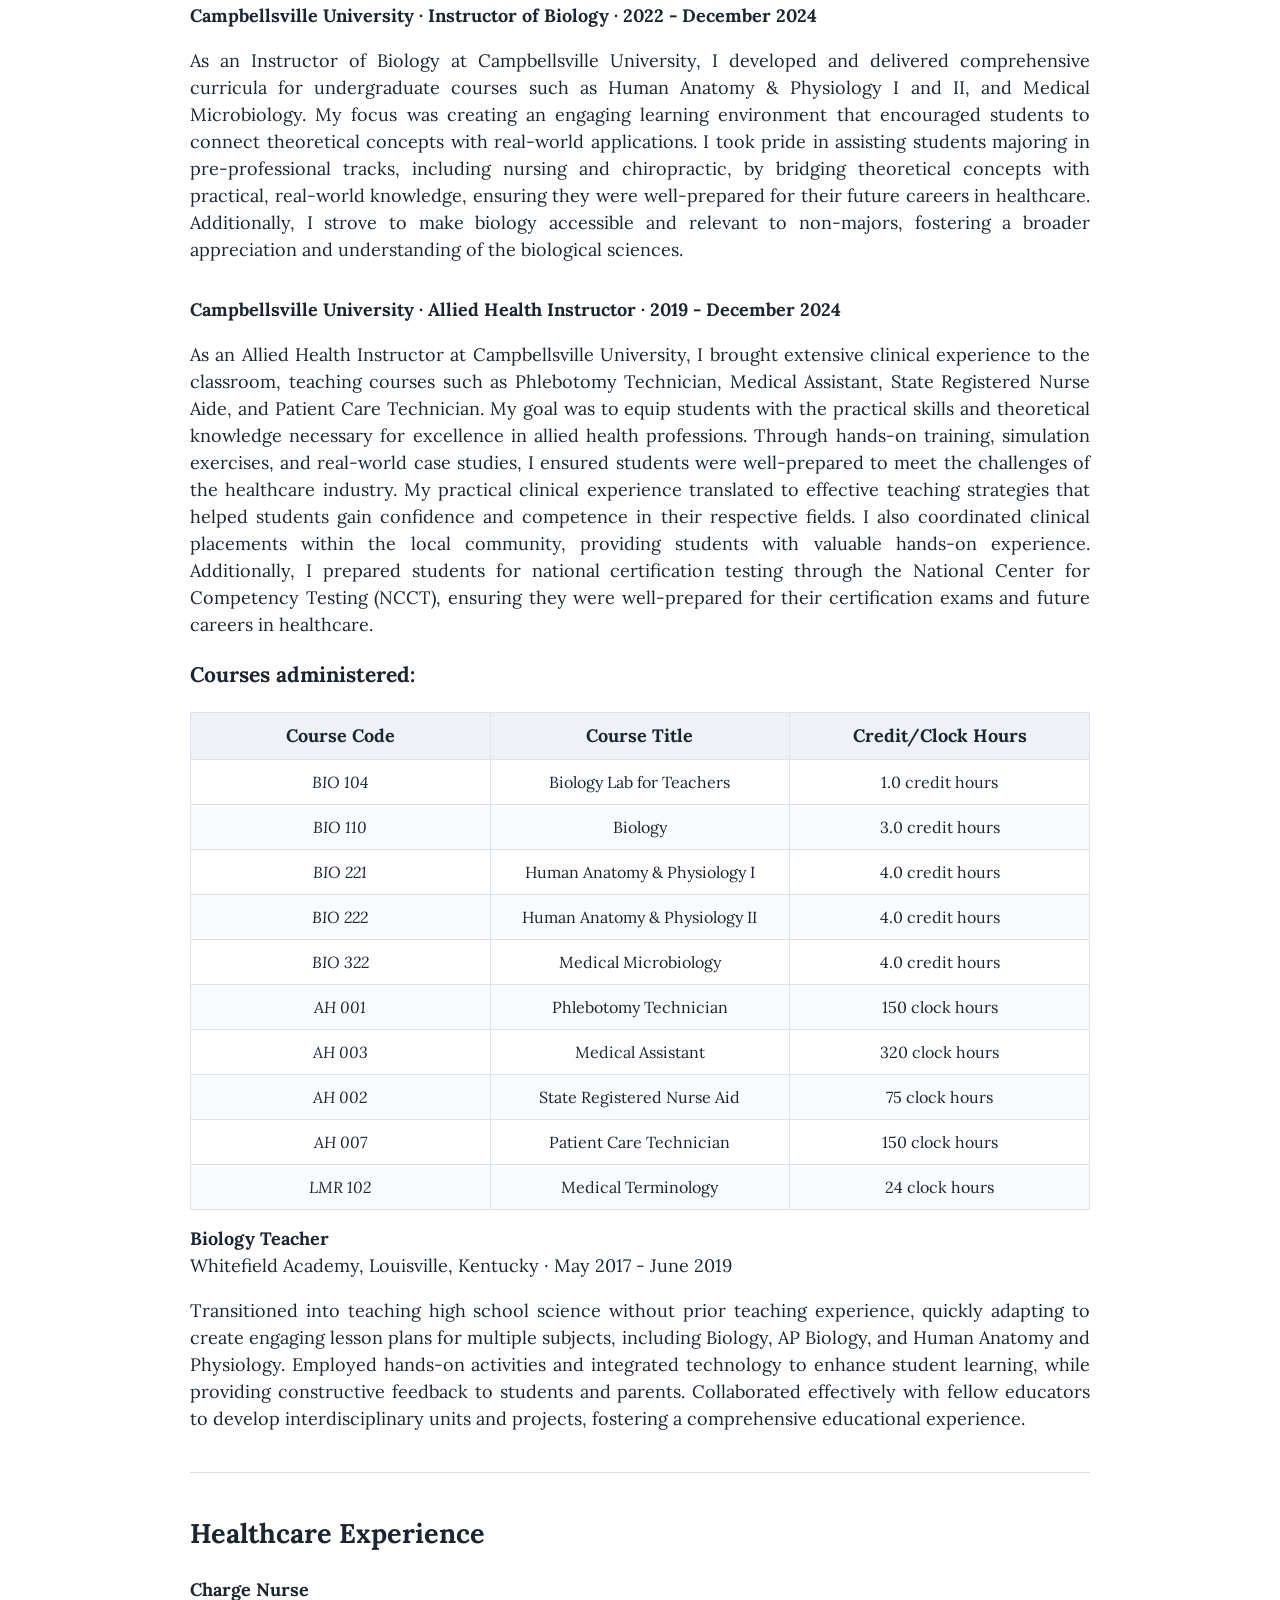
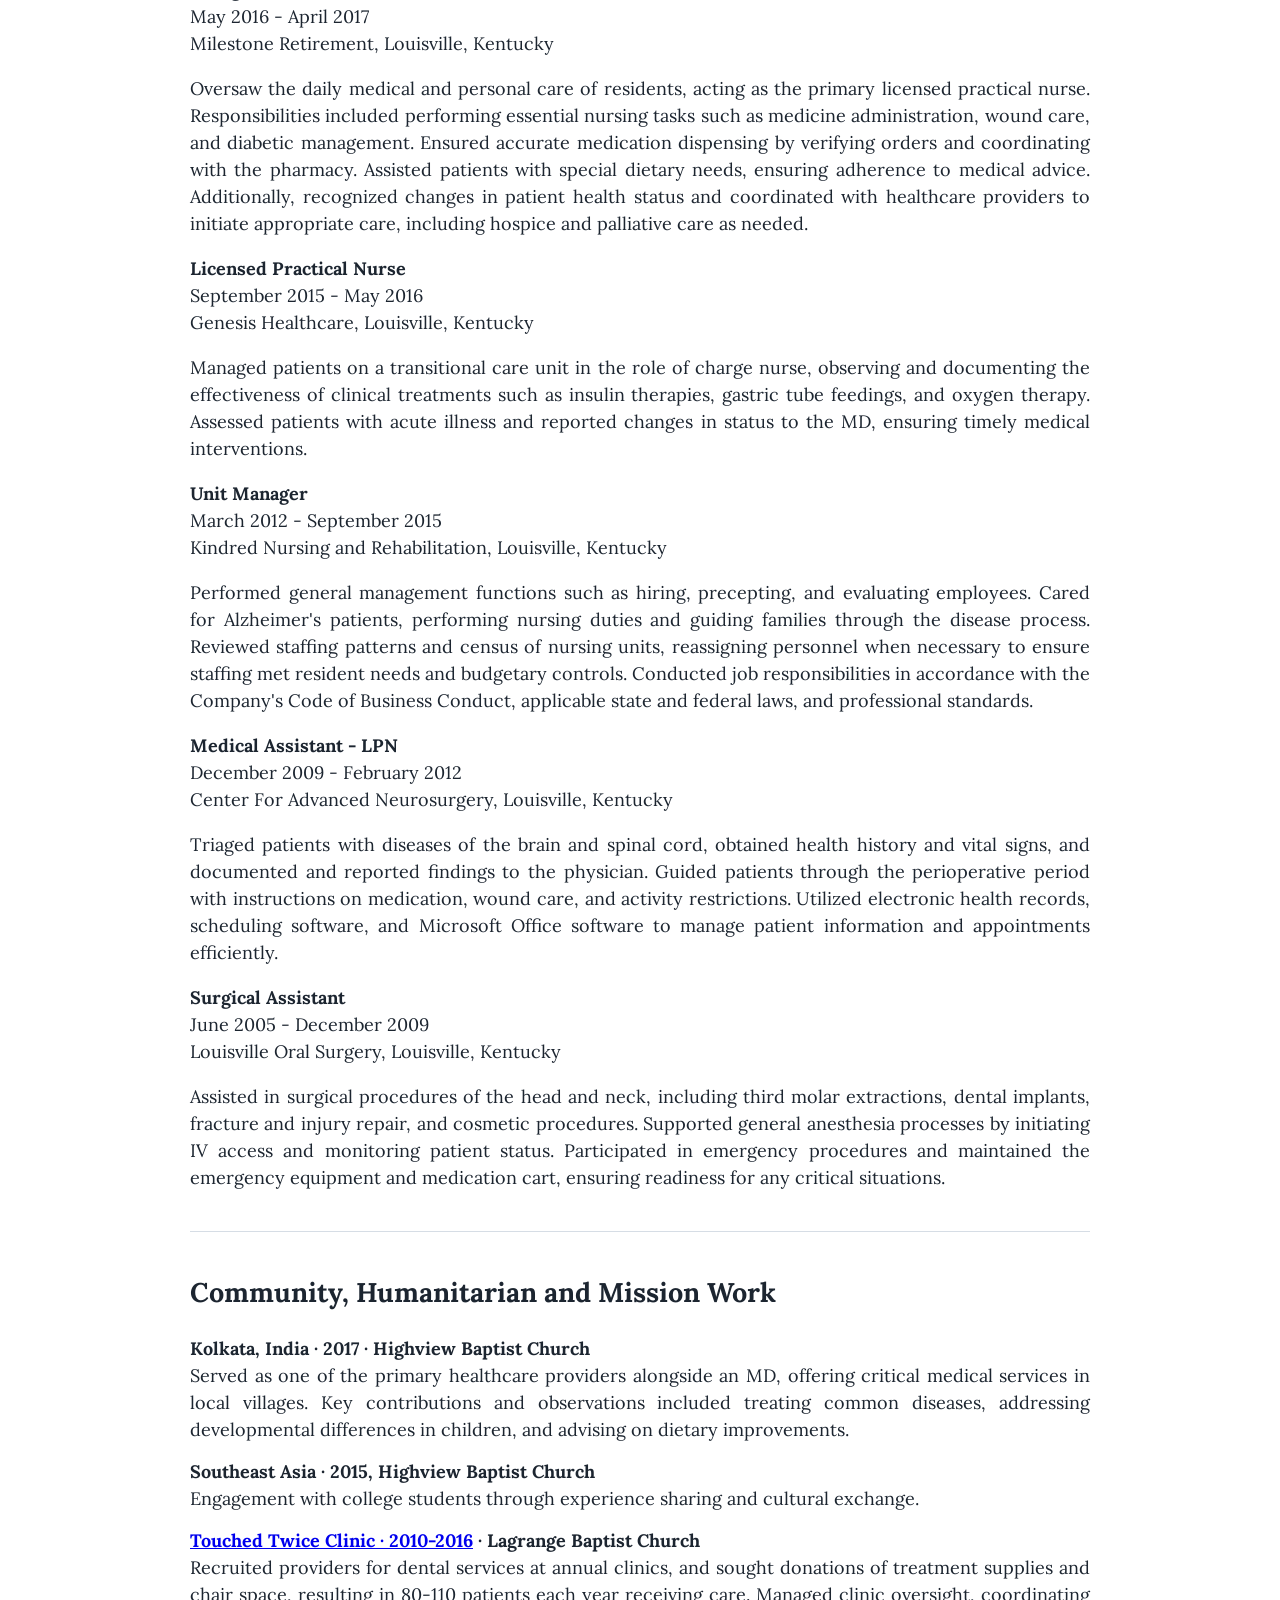
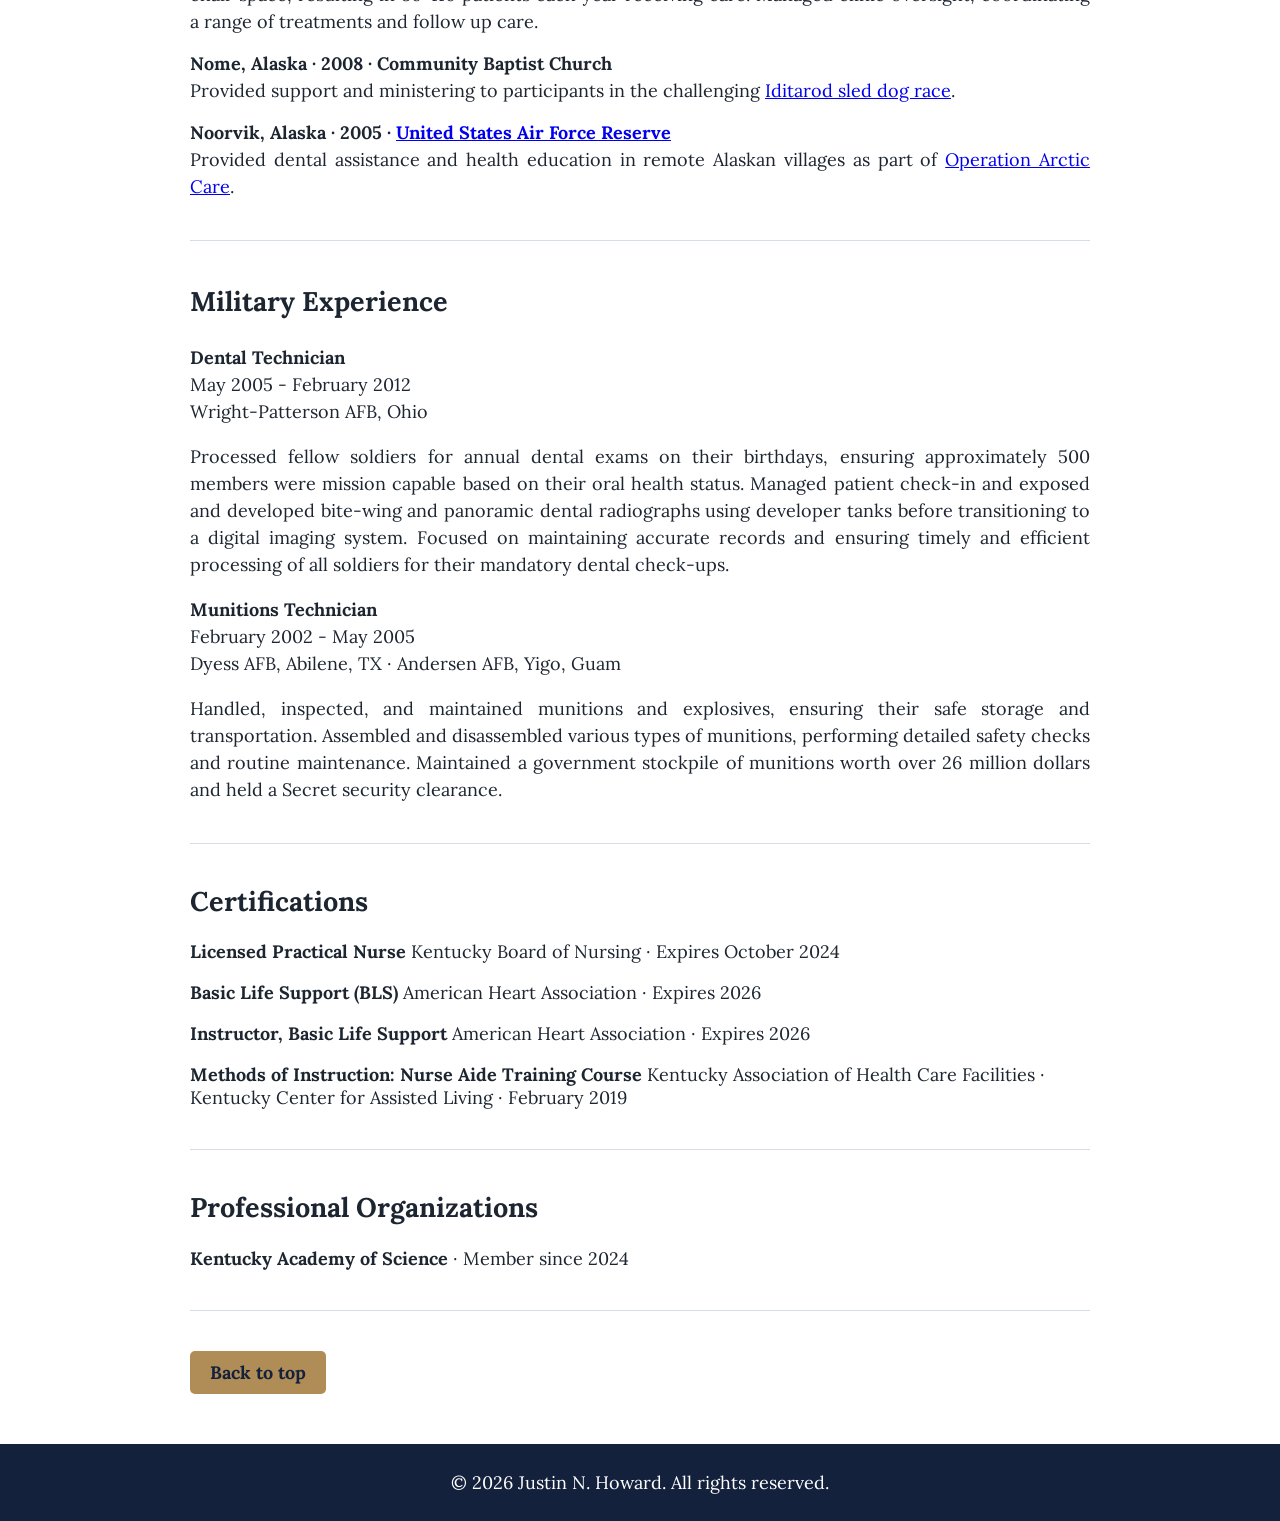
==== commit dea27444: "Remove inactive CV download links until downloadable files are available" ====
--- a/public/index.html
+++ b/public/index.html
@@ -34,8 +34,7 @@
             <div class="spacer"></div>
             <h4>Curriculum Vitae</h4>
             <div class="spacer"></div>
-            <a href="J_Howard_CV.pdf" class="download-button"><i class="fas fa-download"></i> Download .pdf</a>
-            <a href="J_Howard_CV.docx" class="download-button"><i class="fas fa-download"></i> Download .docx</a>
+            
         </div>
     </header>
 
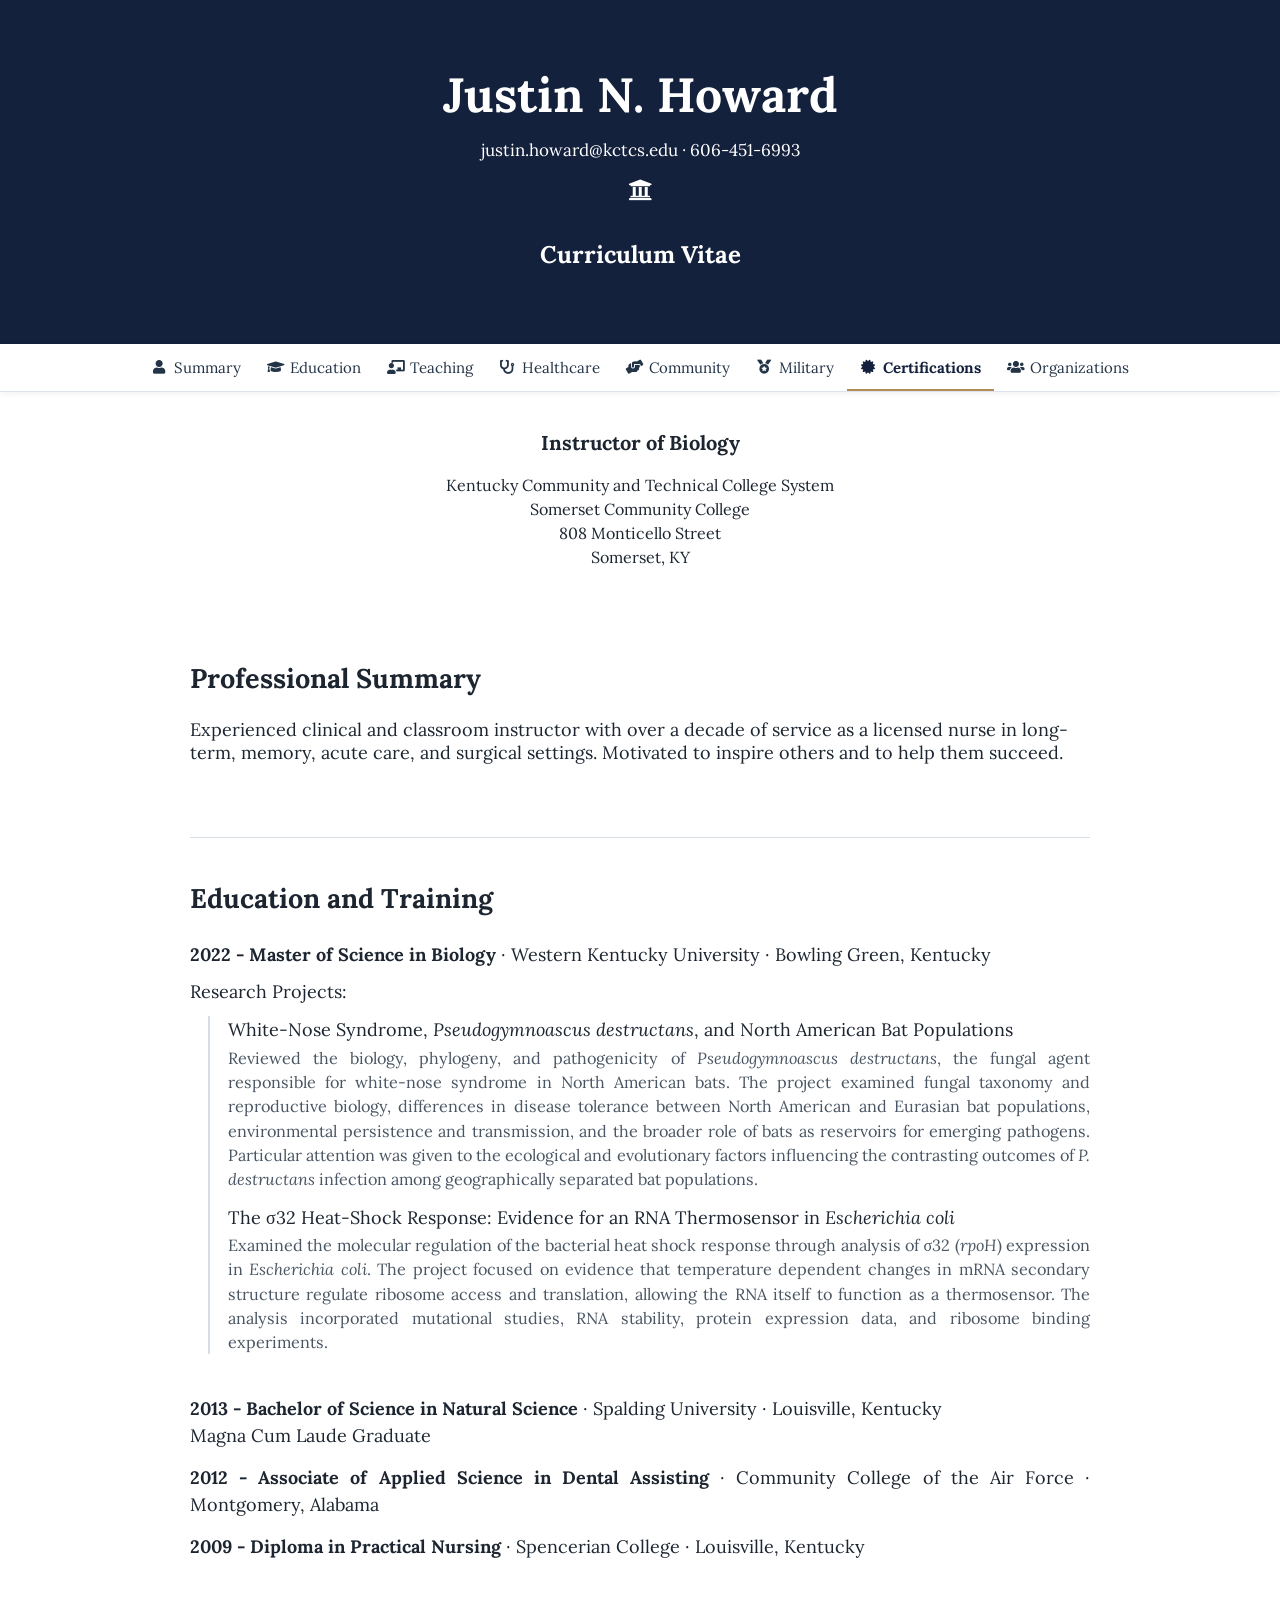
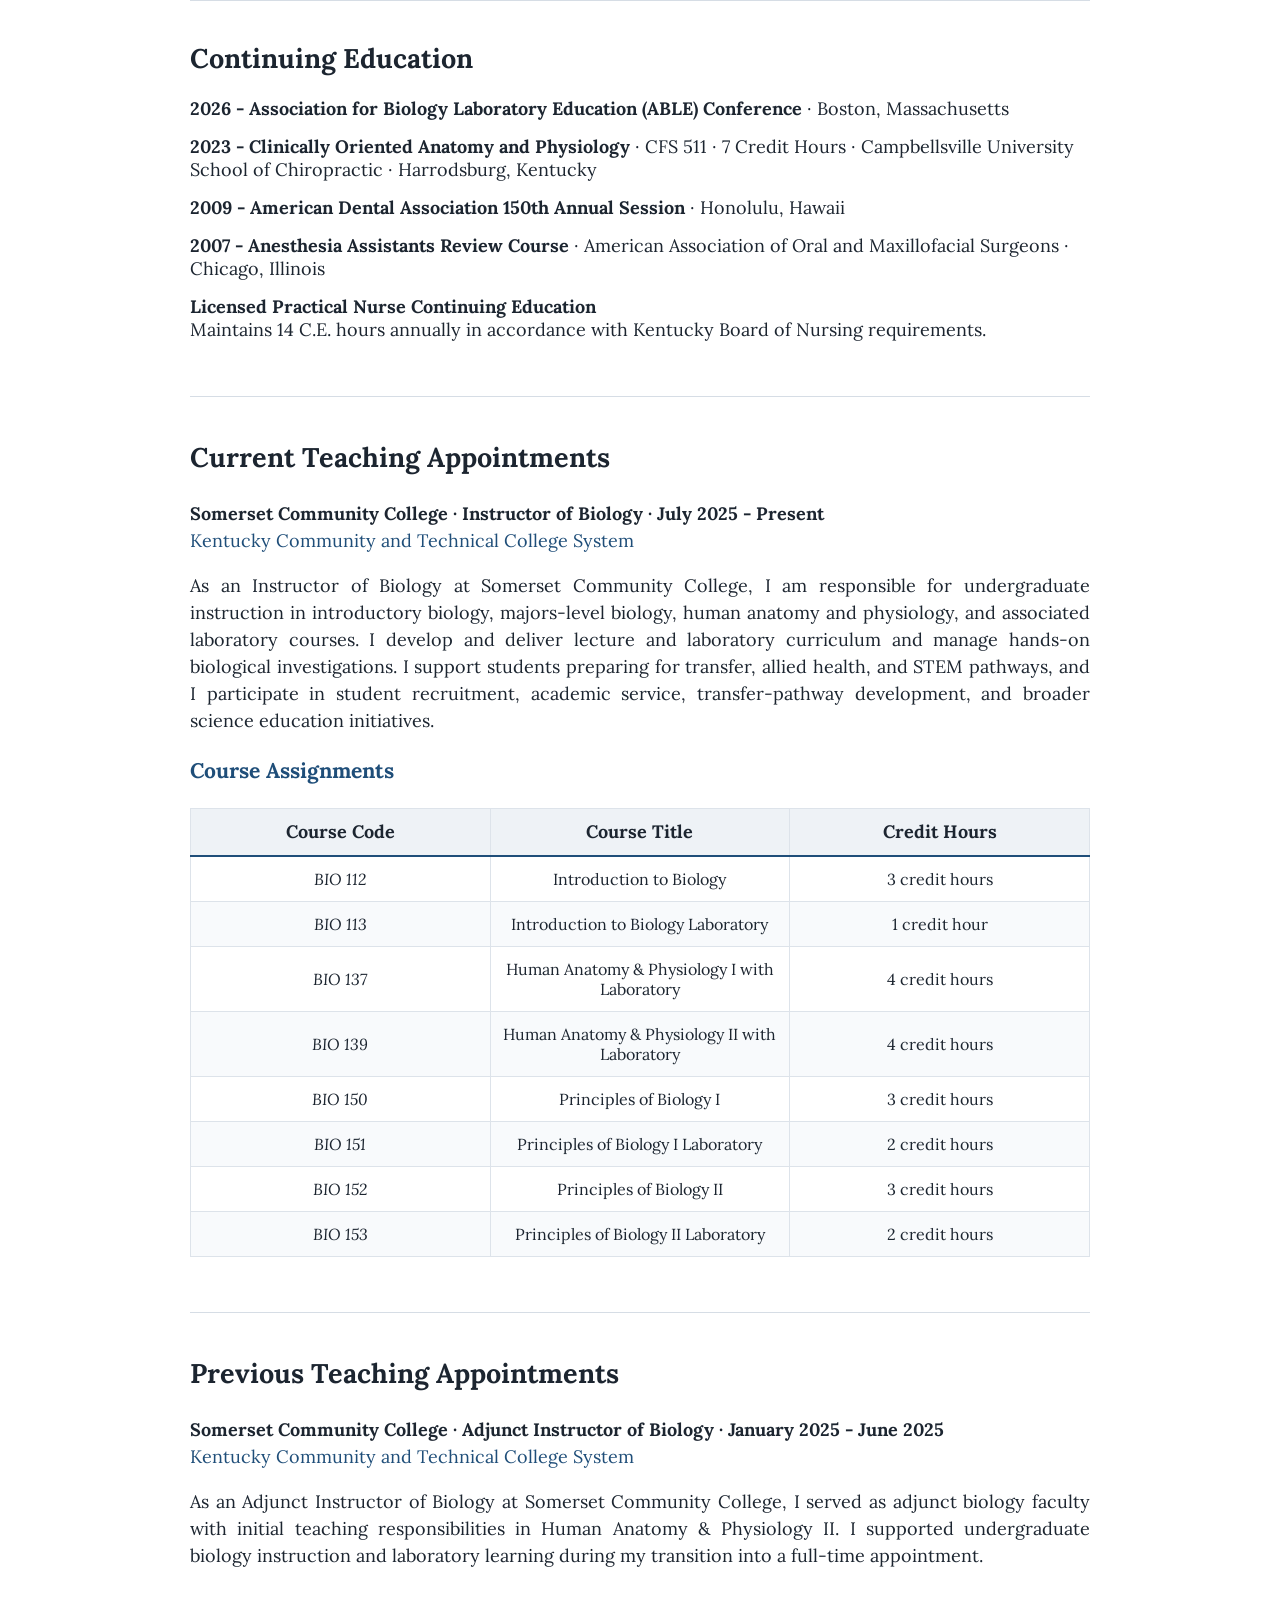
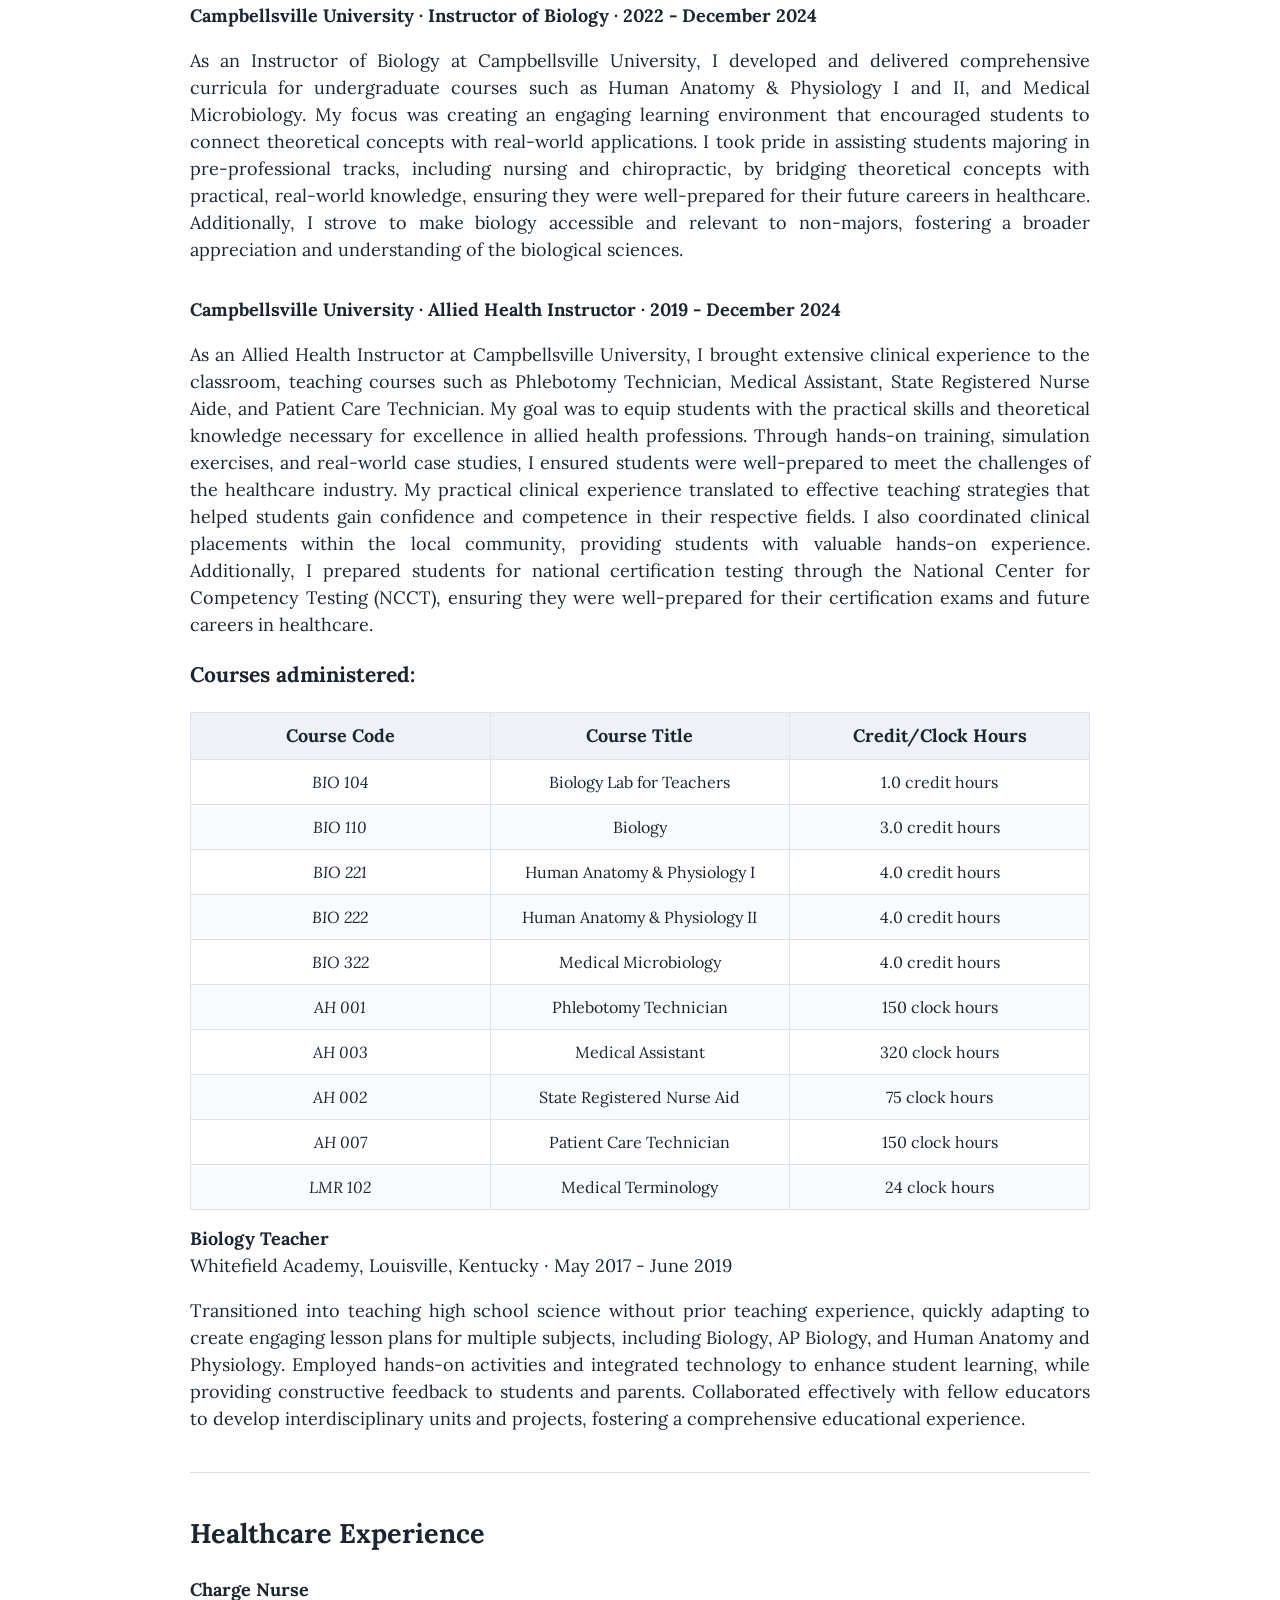
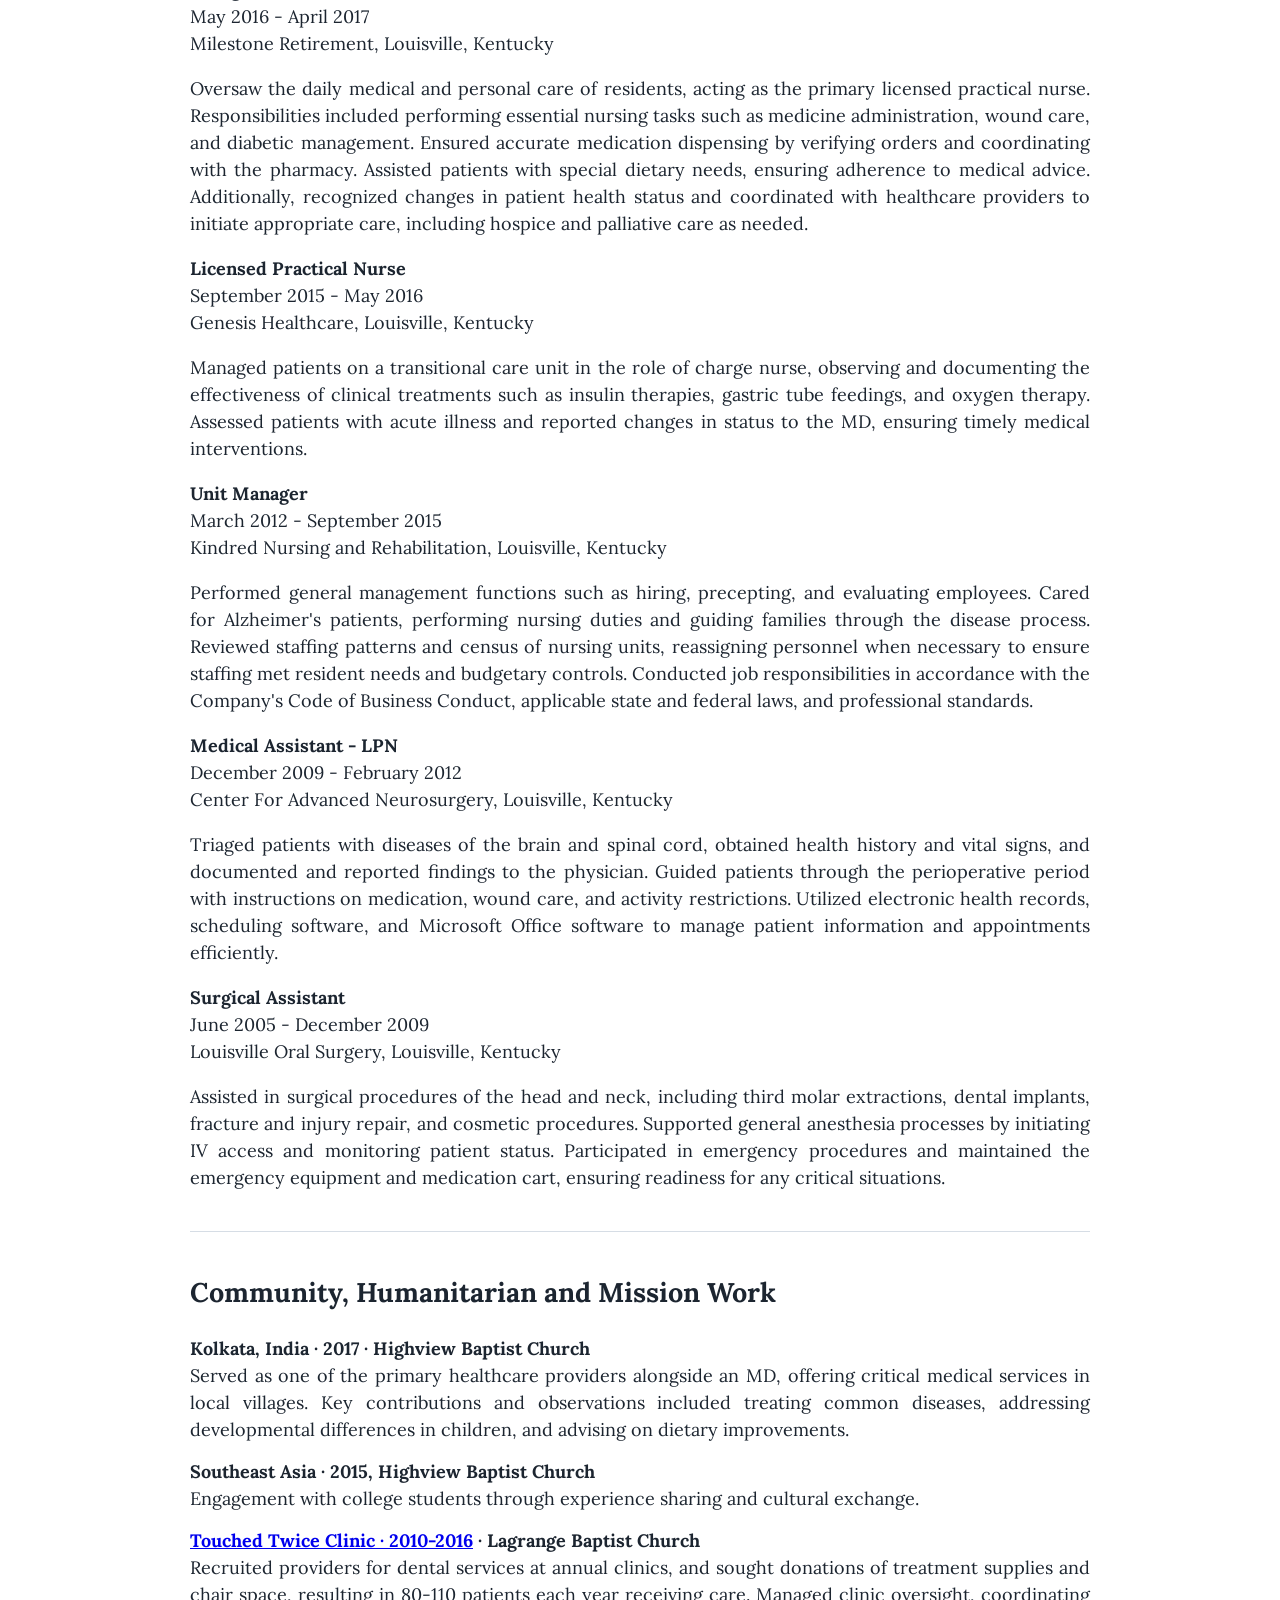
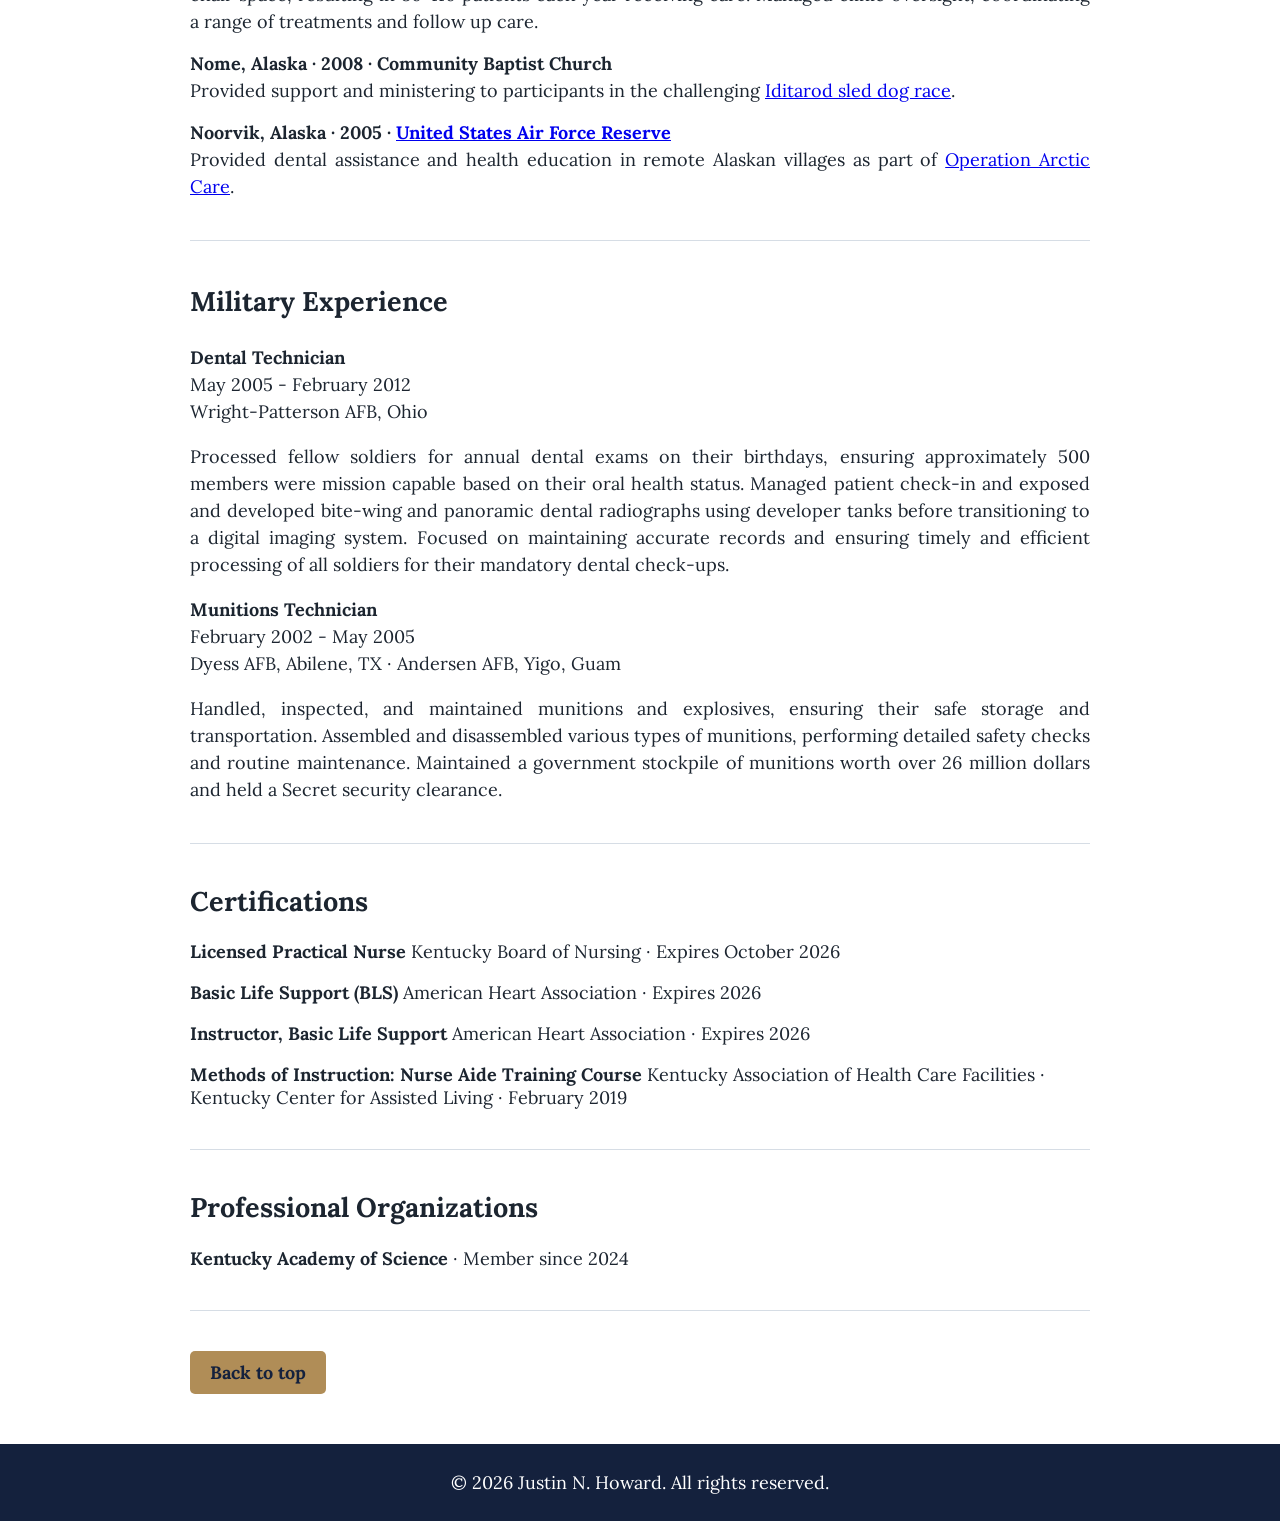
==== commit 18e2ace7: "Correct LPN license expiration to October 2026" ====
--- a/public/index.html
+++ b/public/index.html
@@ -404,7 +404,7 @@
         <section id="Certifications">
             <h2>Certifications</h2>
        
-            <p><strong>Licensed Practical Nurse</strong> Kentucky Board of Nursing · Expires October 2024</p>    
+            <p><strong>Licensed Practical Nurse</strong> Kentucky Board of Nursing · Expires October 2026</p>    
             <p><strong>Basic Life Support (BLS)</strong> American Heart Association · Expires 2026</p>
                 <p><strong>Instructor, Basic Life Support</strong> American Heart Association · Expires 2026</p>
             
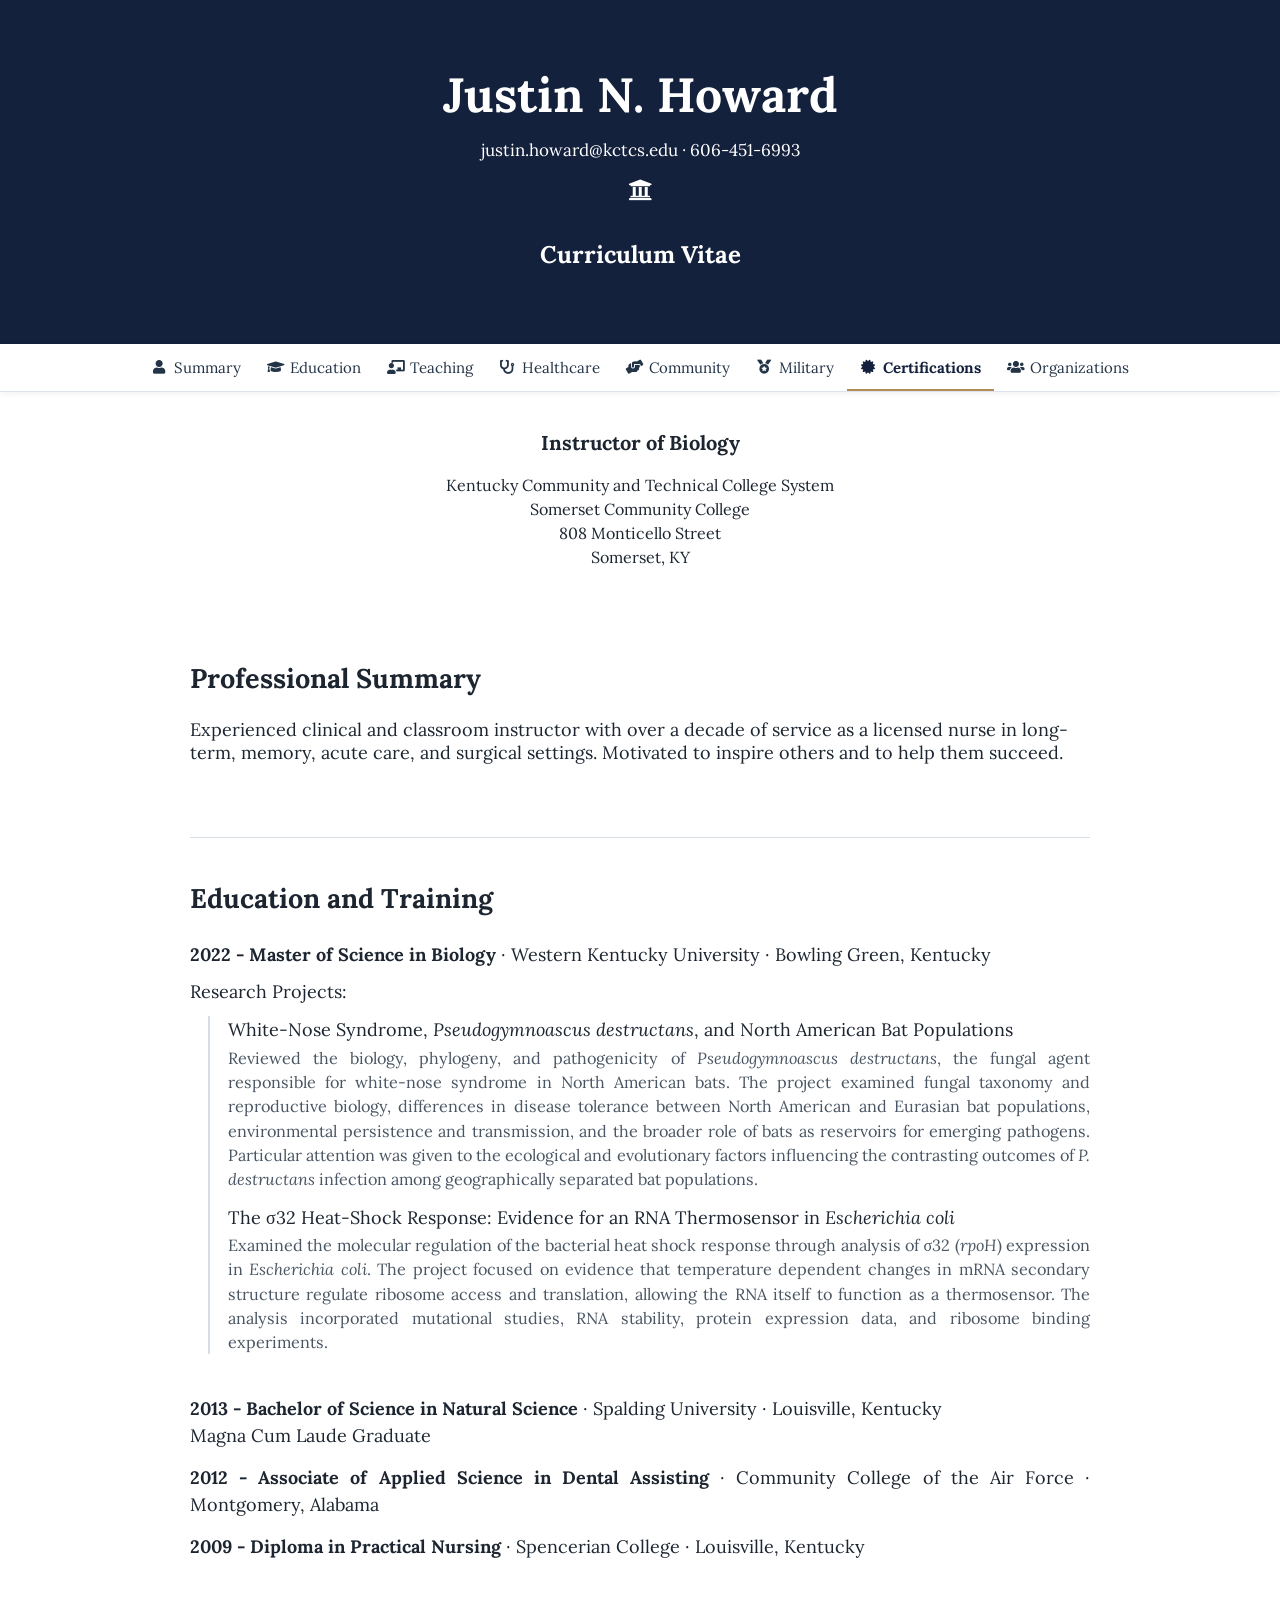
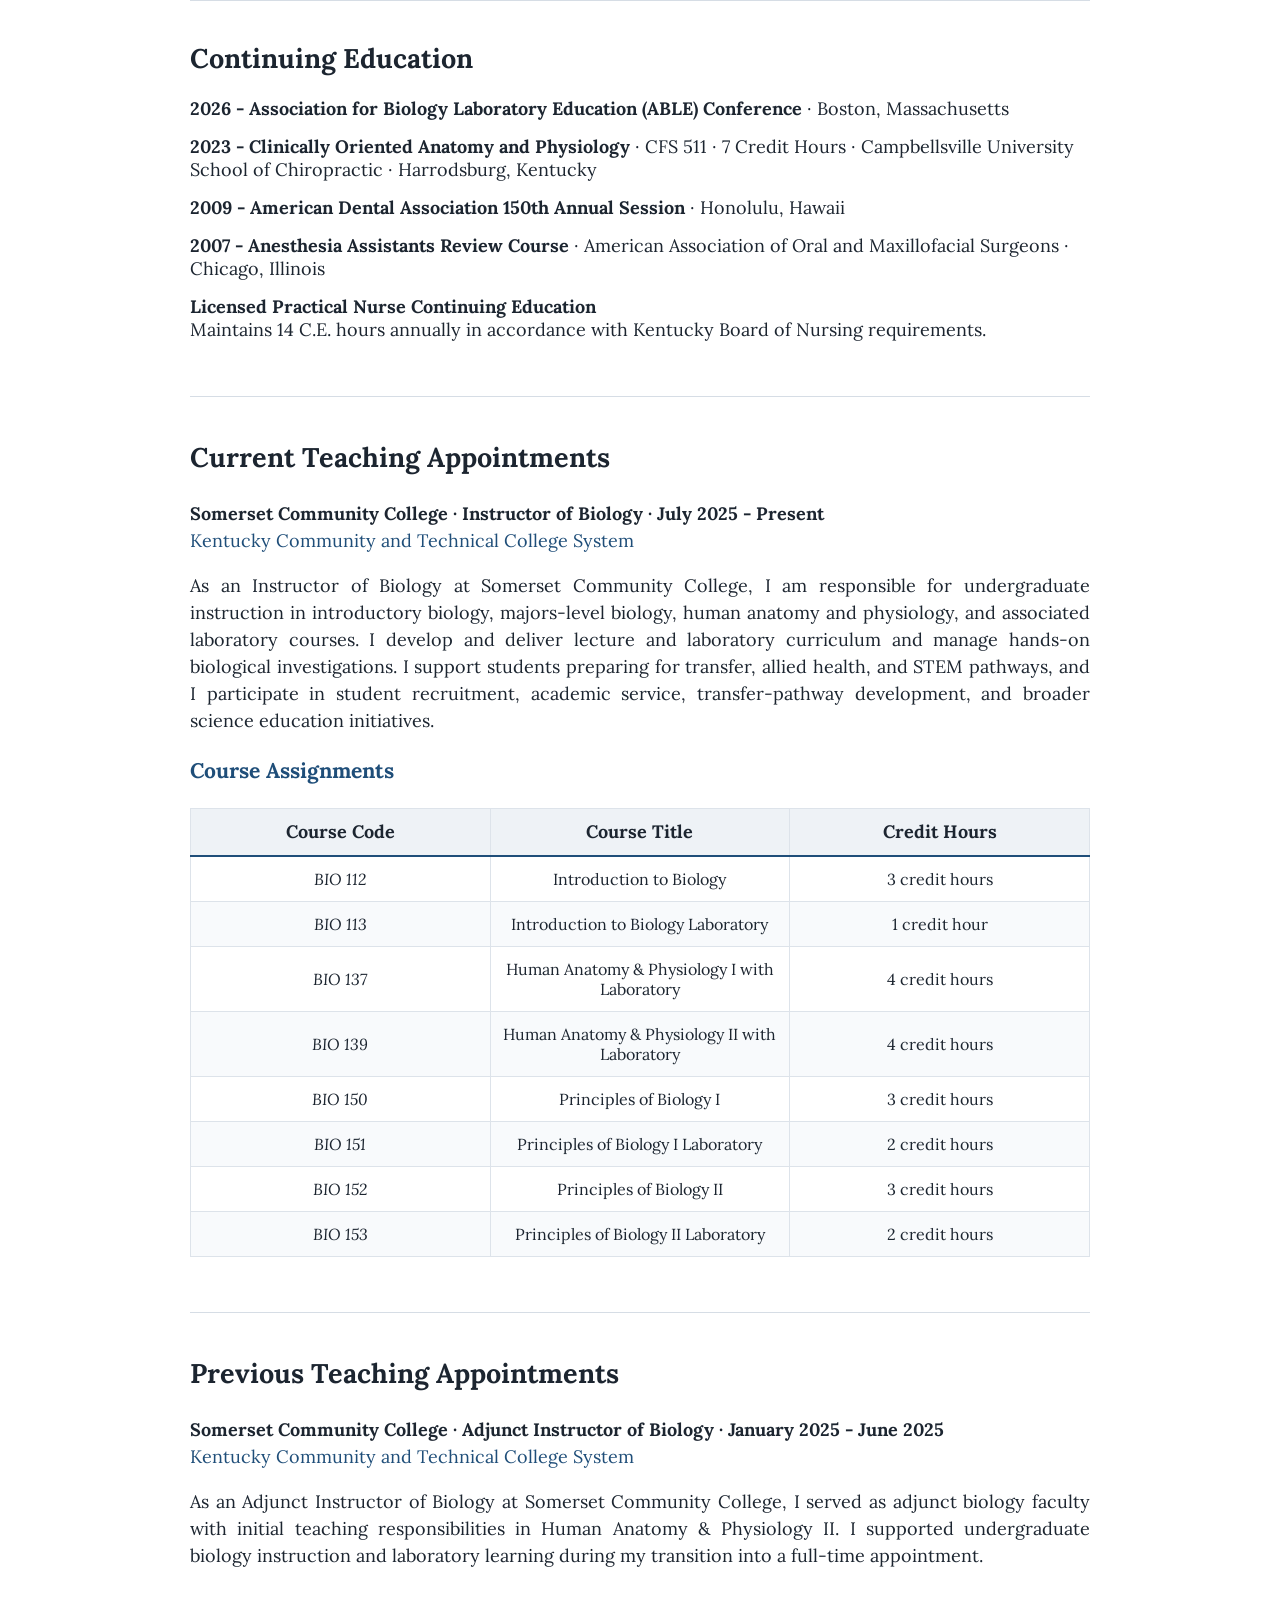
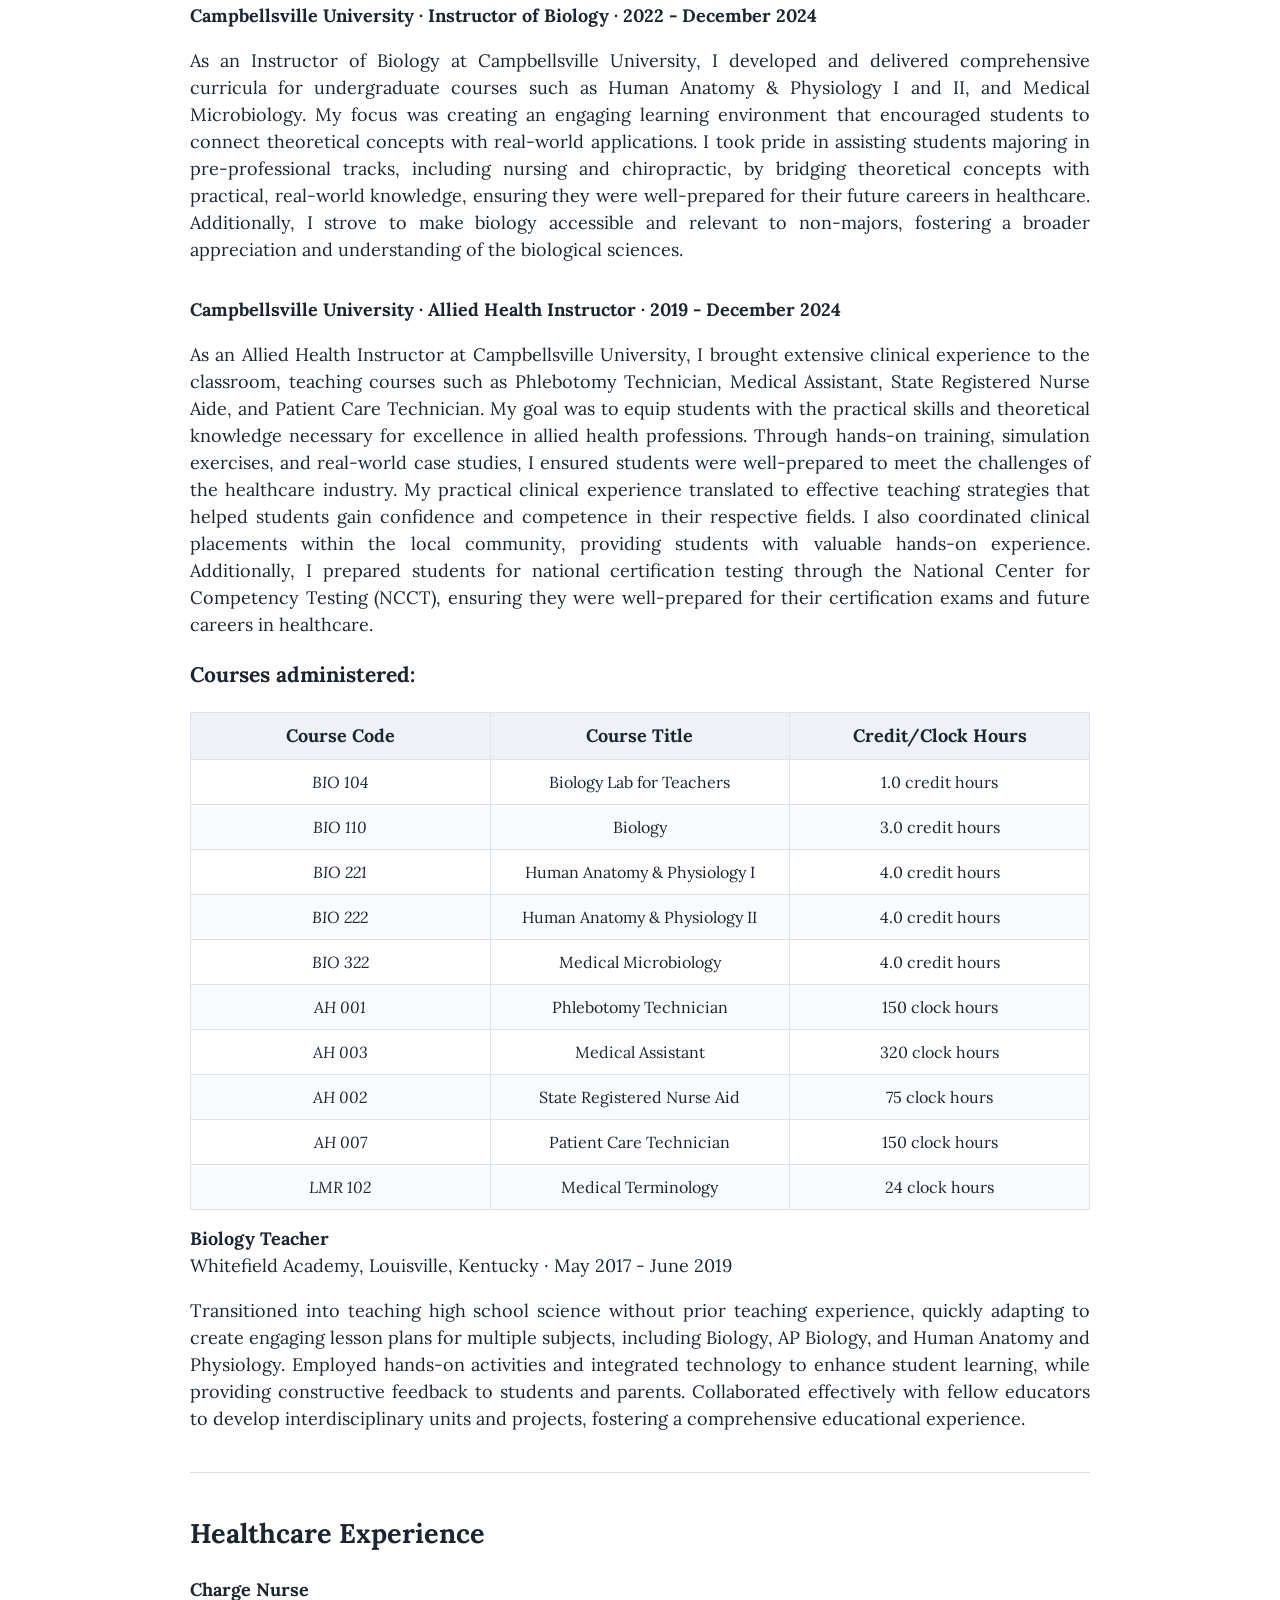
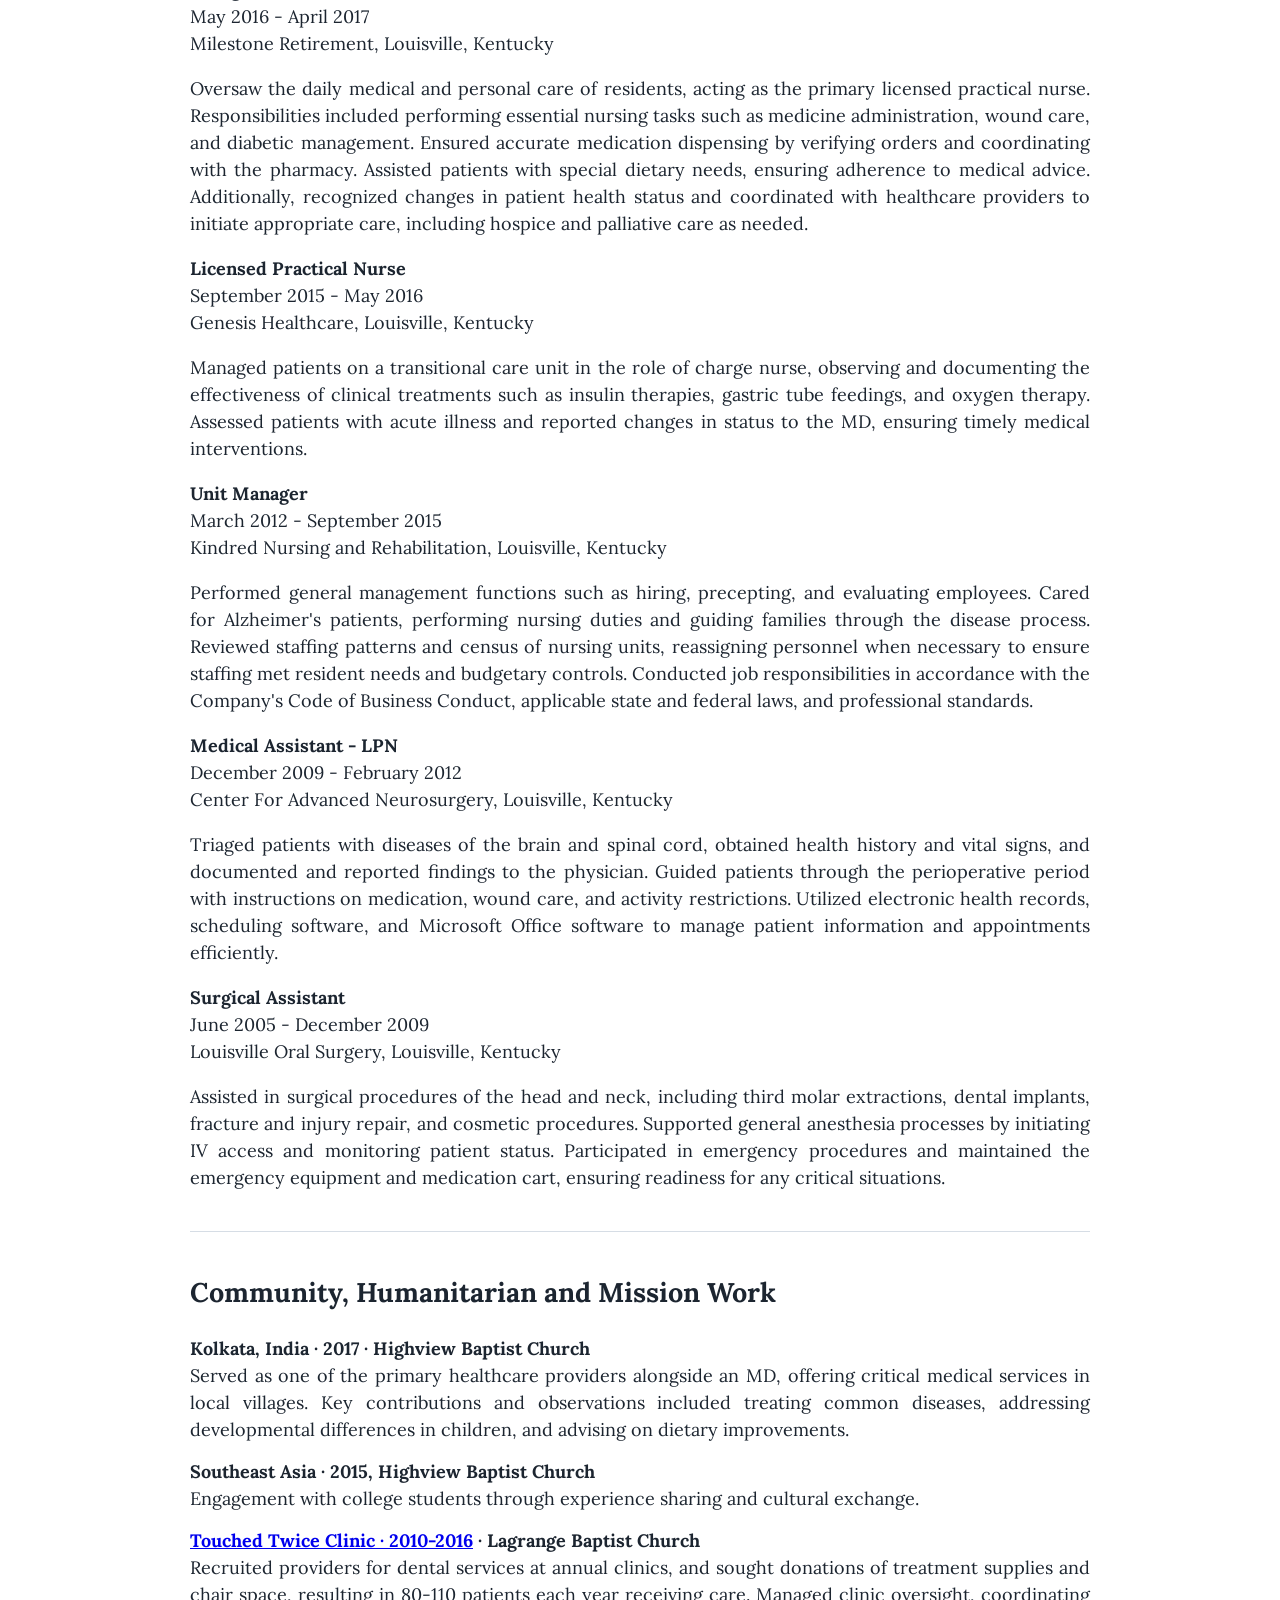
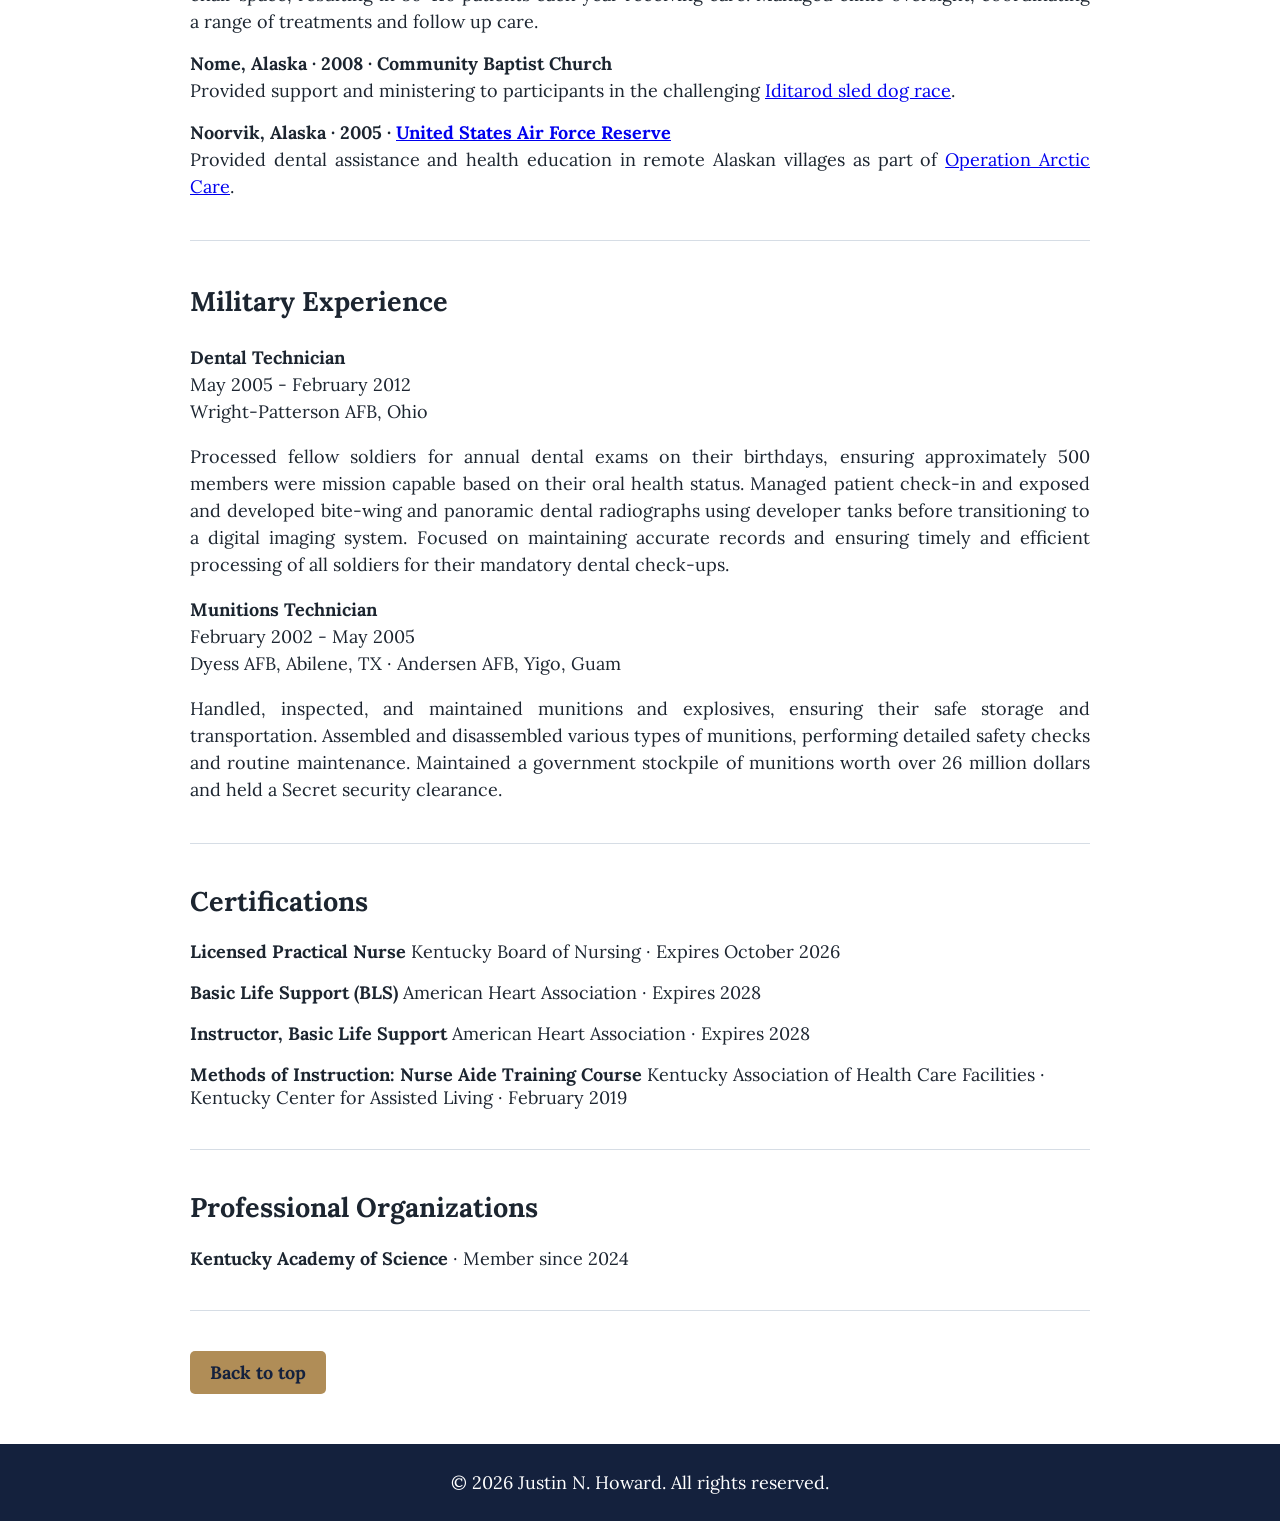
==== commit 3956ecf2: "Update BLS and BLS instructor expiration dates to 2028" ====
--- a/public/index.html
+++ b/public/index.html
@@ -405,8 +405,8 @@
             <h2>Certifications</h2>
        
             <p><strong>Licensed Practical Nurse</strong> Kentucky Board of Nursing · Expires October 2026</p>    
-            <p><strong>Basic Life Support (BLS)</strong> American Heart Association · Expires 2026</p>
-                <p><strong>Instructor, Basic Life Support</strong> American Heart Association · Expires 2026</p>
+            <p><strong>Basic Life Support (BLS)</strong> American Heart Association · Expires 2028</p>
+                <p><strong>Instructor, Basic Life Support</strong> American Heart Association · Expires 2028</p>
             
                 <p><strong>Methods of Instruction: Nurse Aide Training Course</strong> Kentucky Association of Health Care Facilities · Kentucky Center for Assisted Living · February 2019 </p>
 
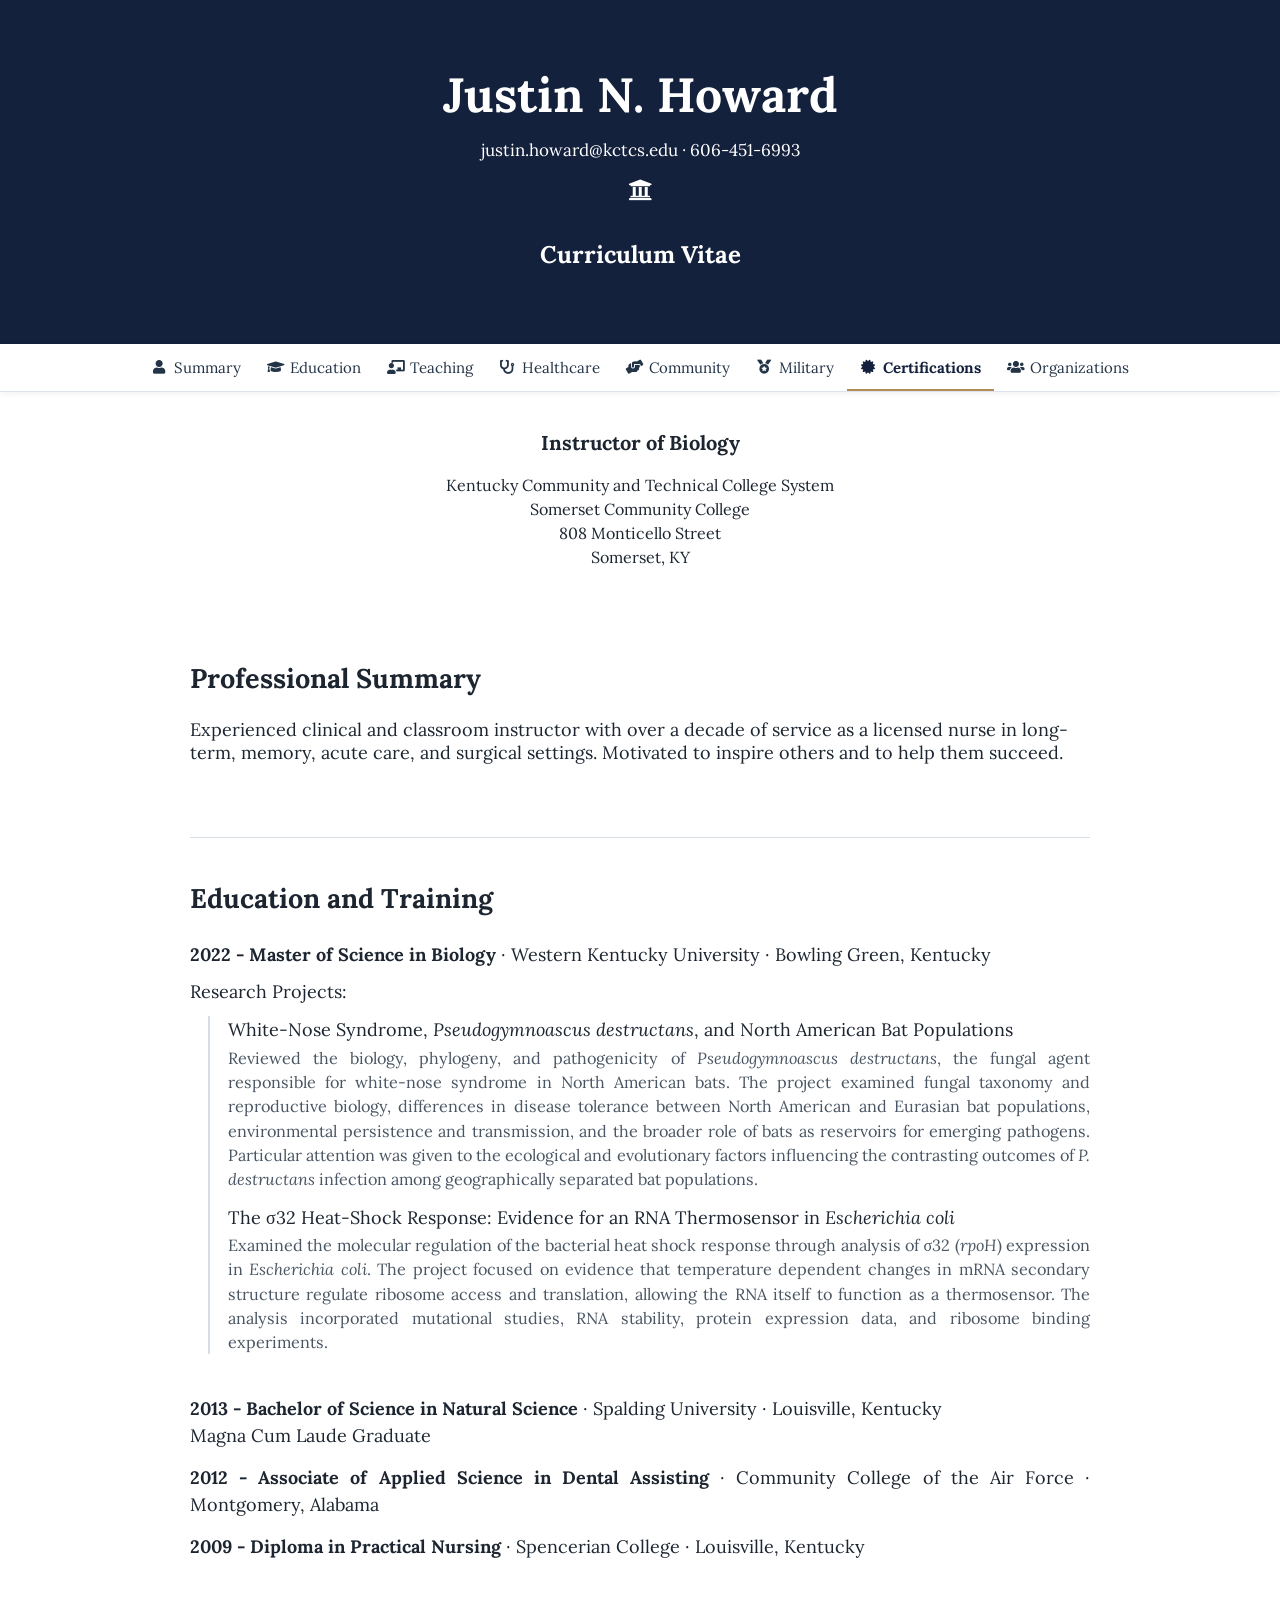
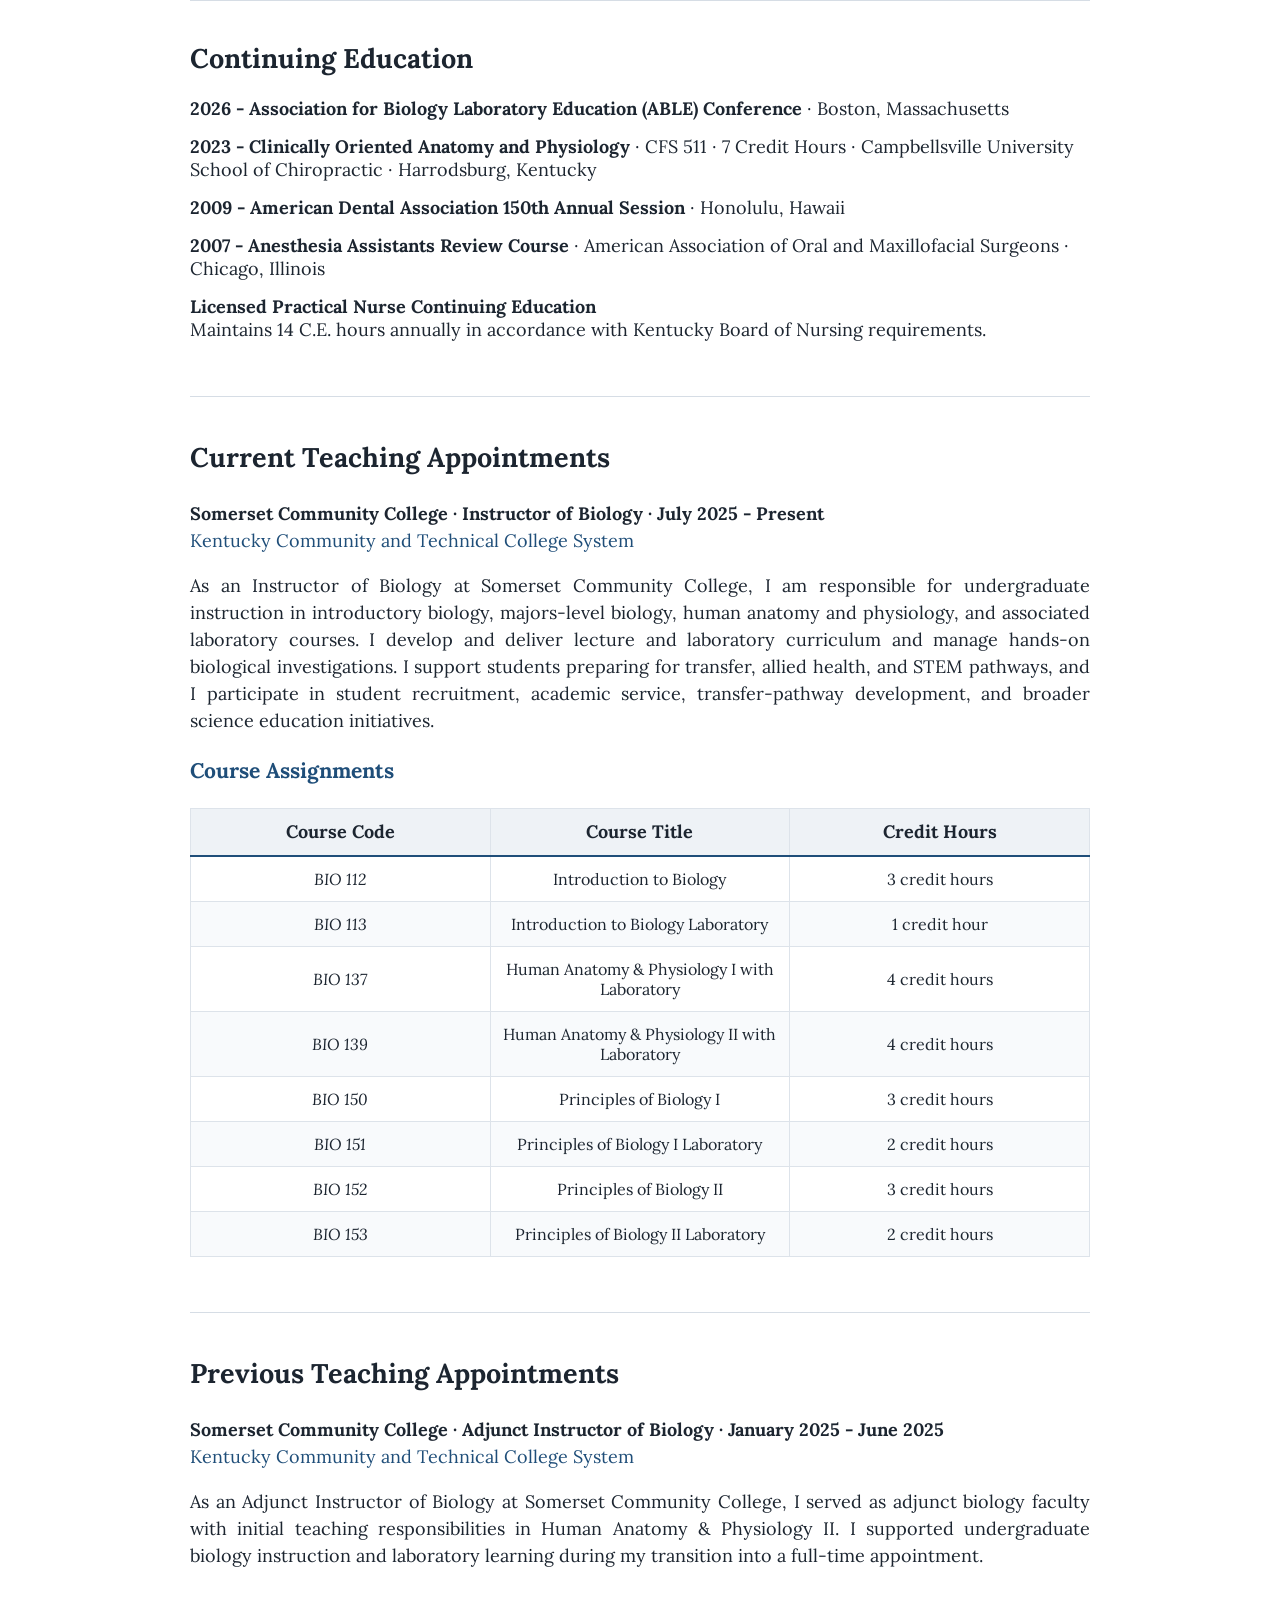
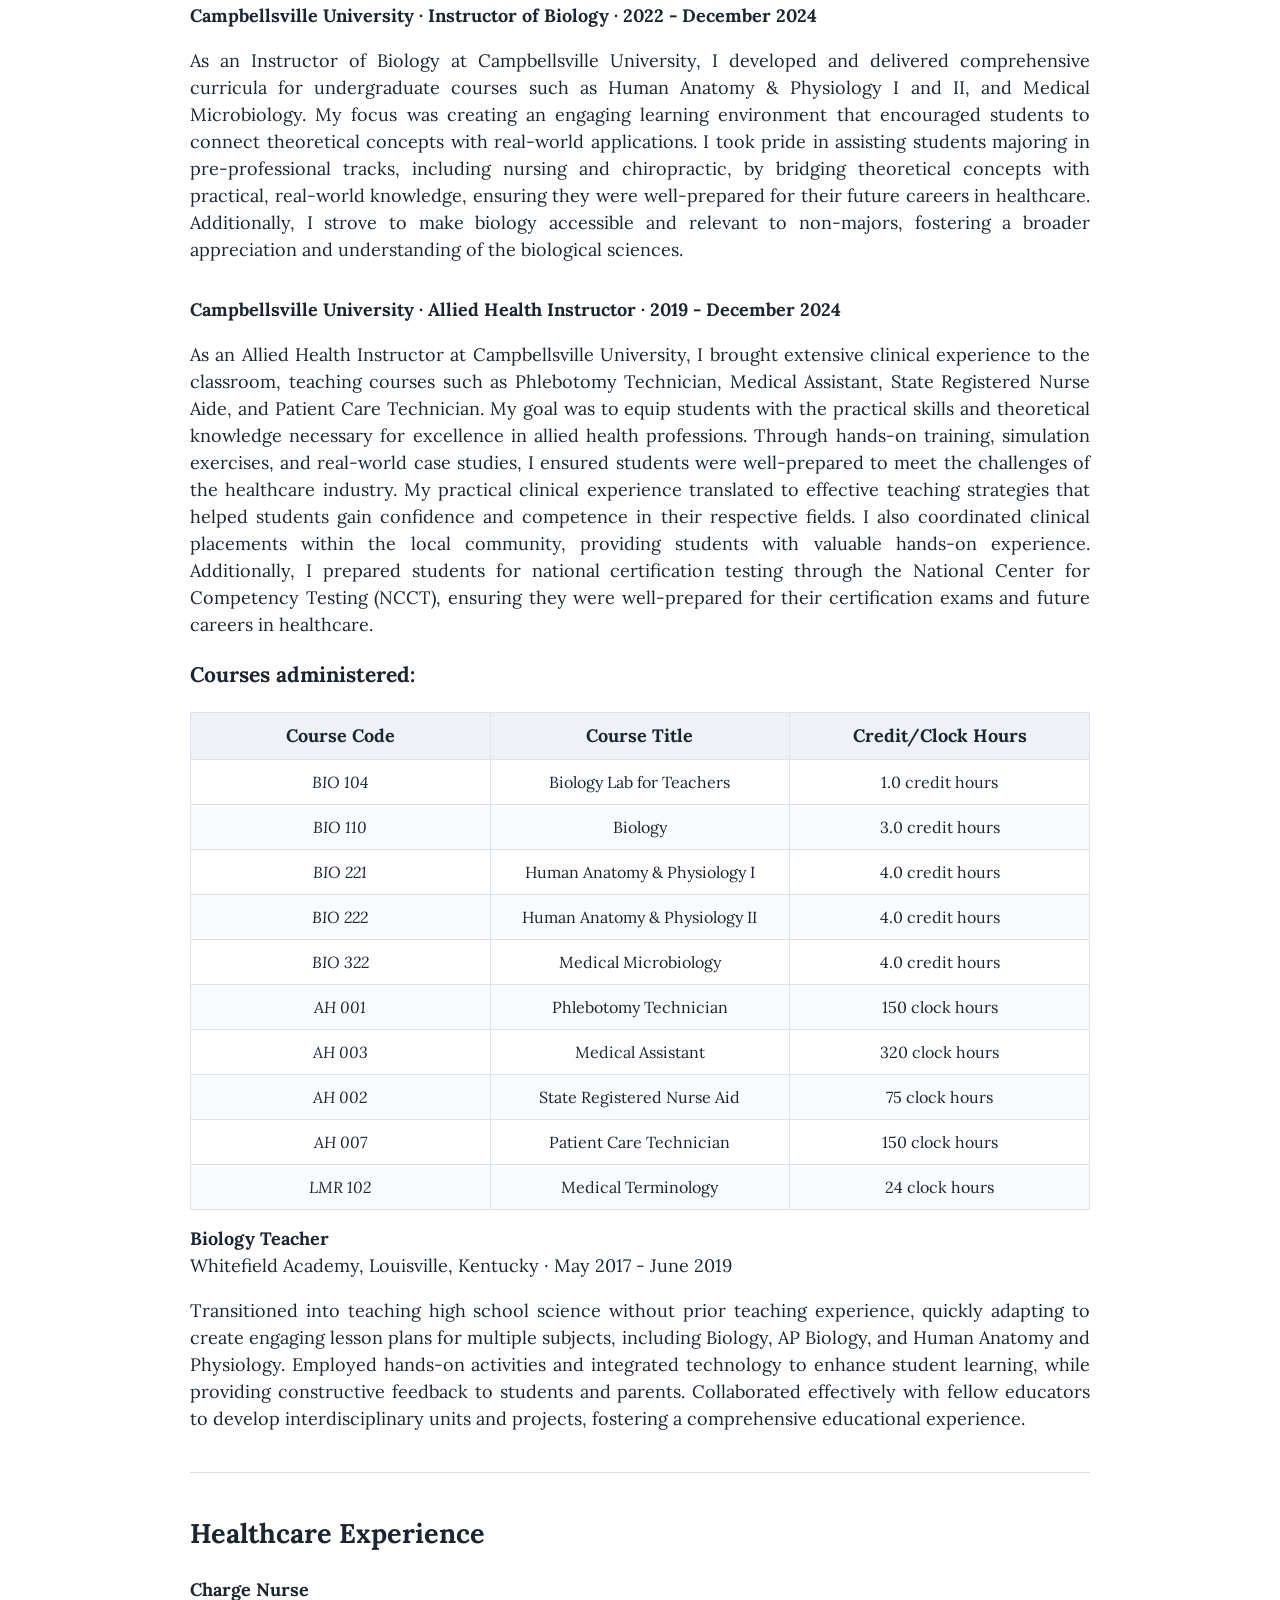
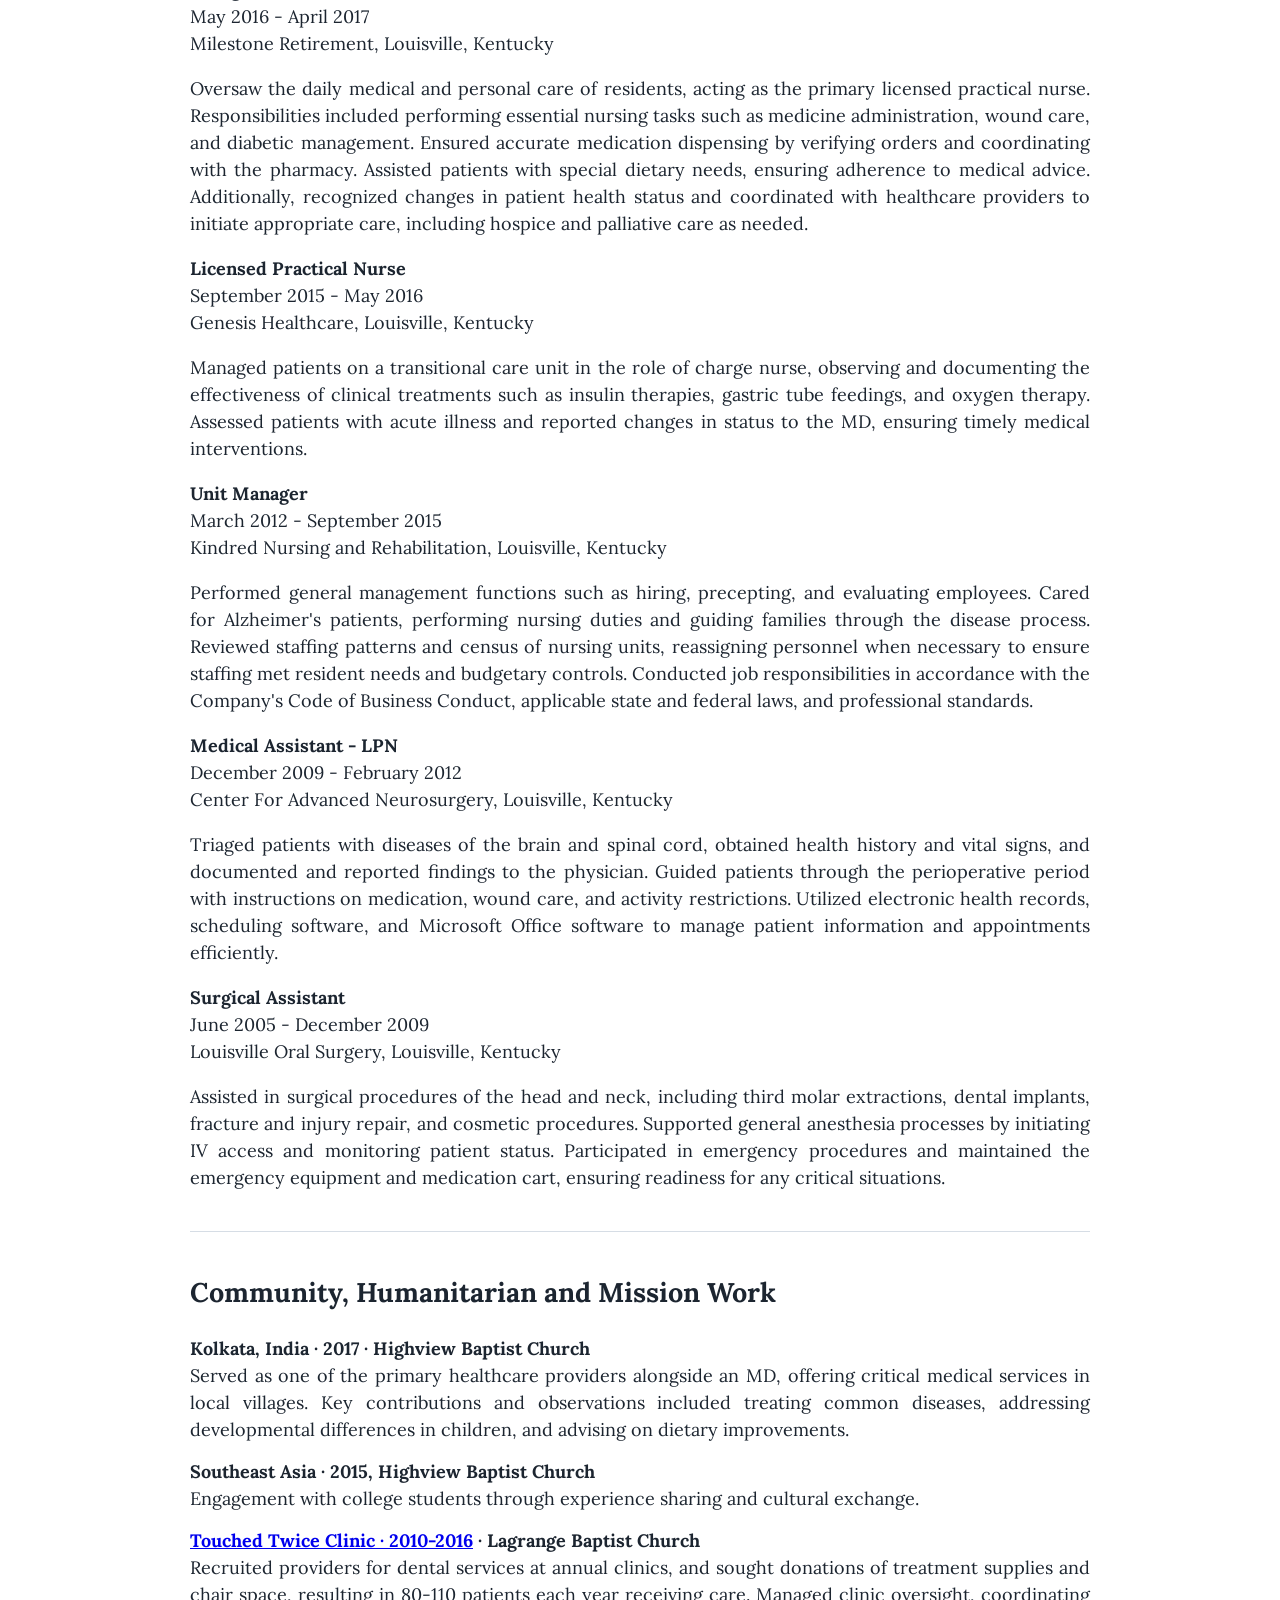
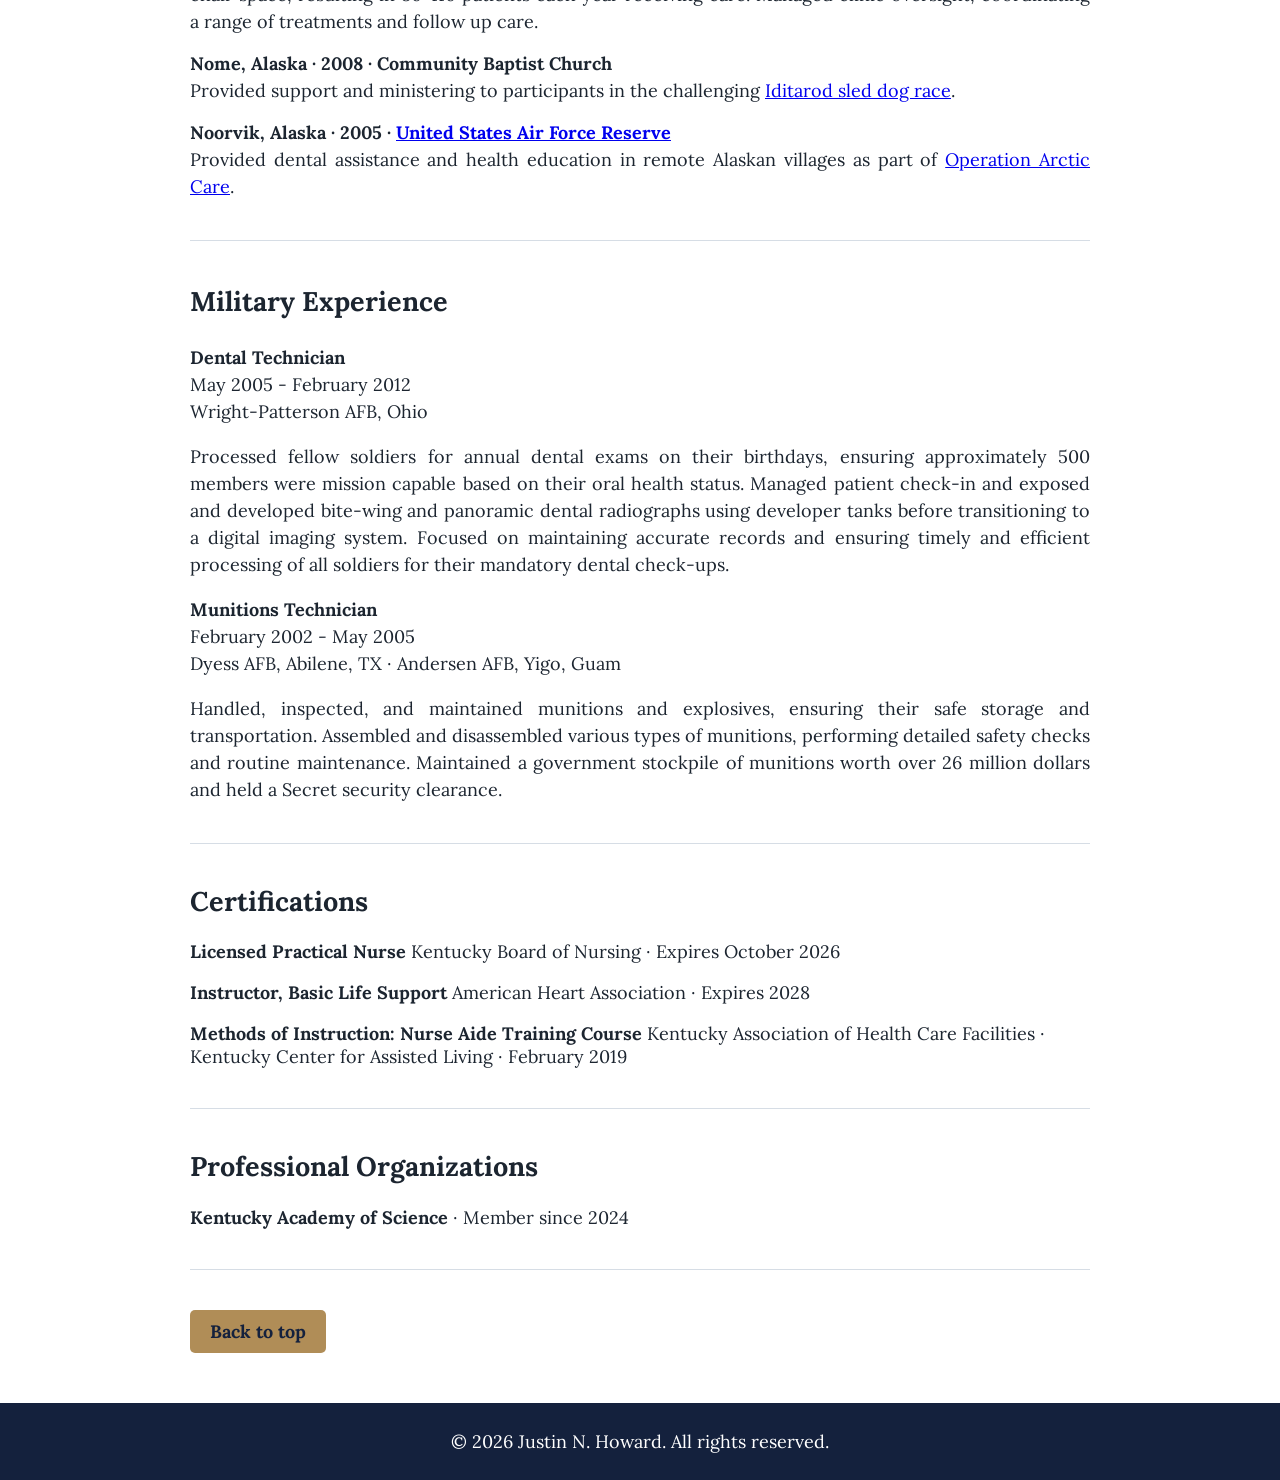
==== commit f6d654d2: "Remove standalone BLS credential; retain BLS Instructor" ====
--- a/public/index.html
+++ b/public/index.html
@@ -405,7 +405,6 @@
             <h2>Certifications</h2>
        
             <p><strong>Licensed Practical Nurse</strong> Kentucky Board of Nursing · Expires October 2026</p>    
-            <p><strong>Basic Life Support (BLS)</strong> American Heart Association · Expires 2028</p>
                 <p><strong>Instructor, Basic Life Support</strong> American Heart Association · Expires 2028</p>
             
                 <p><strong>Methods of Instruction: Nurse Aide Training Course</strong> Kentucky Association of Health Care Facilities · Kentucky Center for Assisted Living · February 2019 </p>
--- a/public/style.css
+++ b/public/style.css
@@ -388,3 +388,7 @@
     background-color: #000;
     margin: 0em;
 }
+
+/* Compact CV download links (used when downloadable files are published). */
+#banner .cv-download-links { display: flex; justify-content: center; flex-wrap: wrap; gap: 8px; margin: 10px 0 0; }
+#banner .cv-download-links .download-button { font-size: 12px; padding: 7px 15px; border-radius: 18px; }
